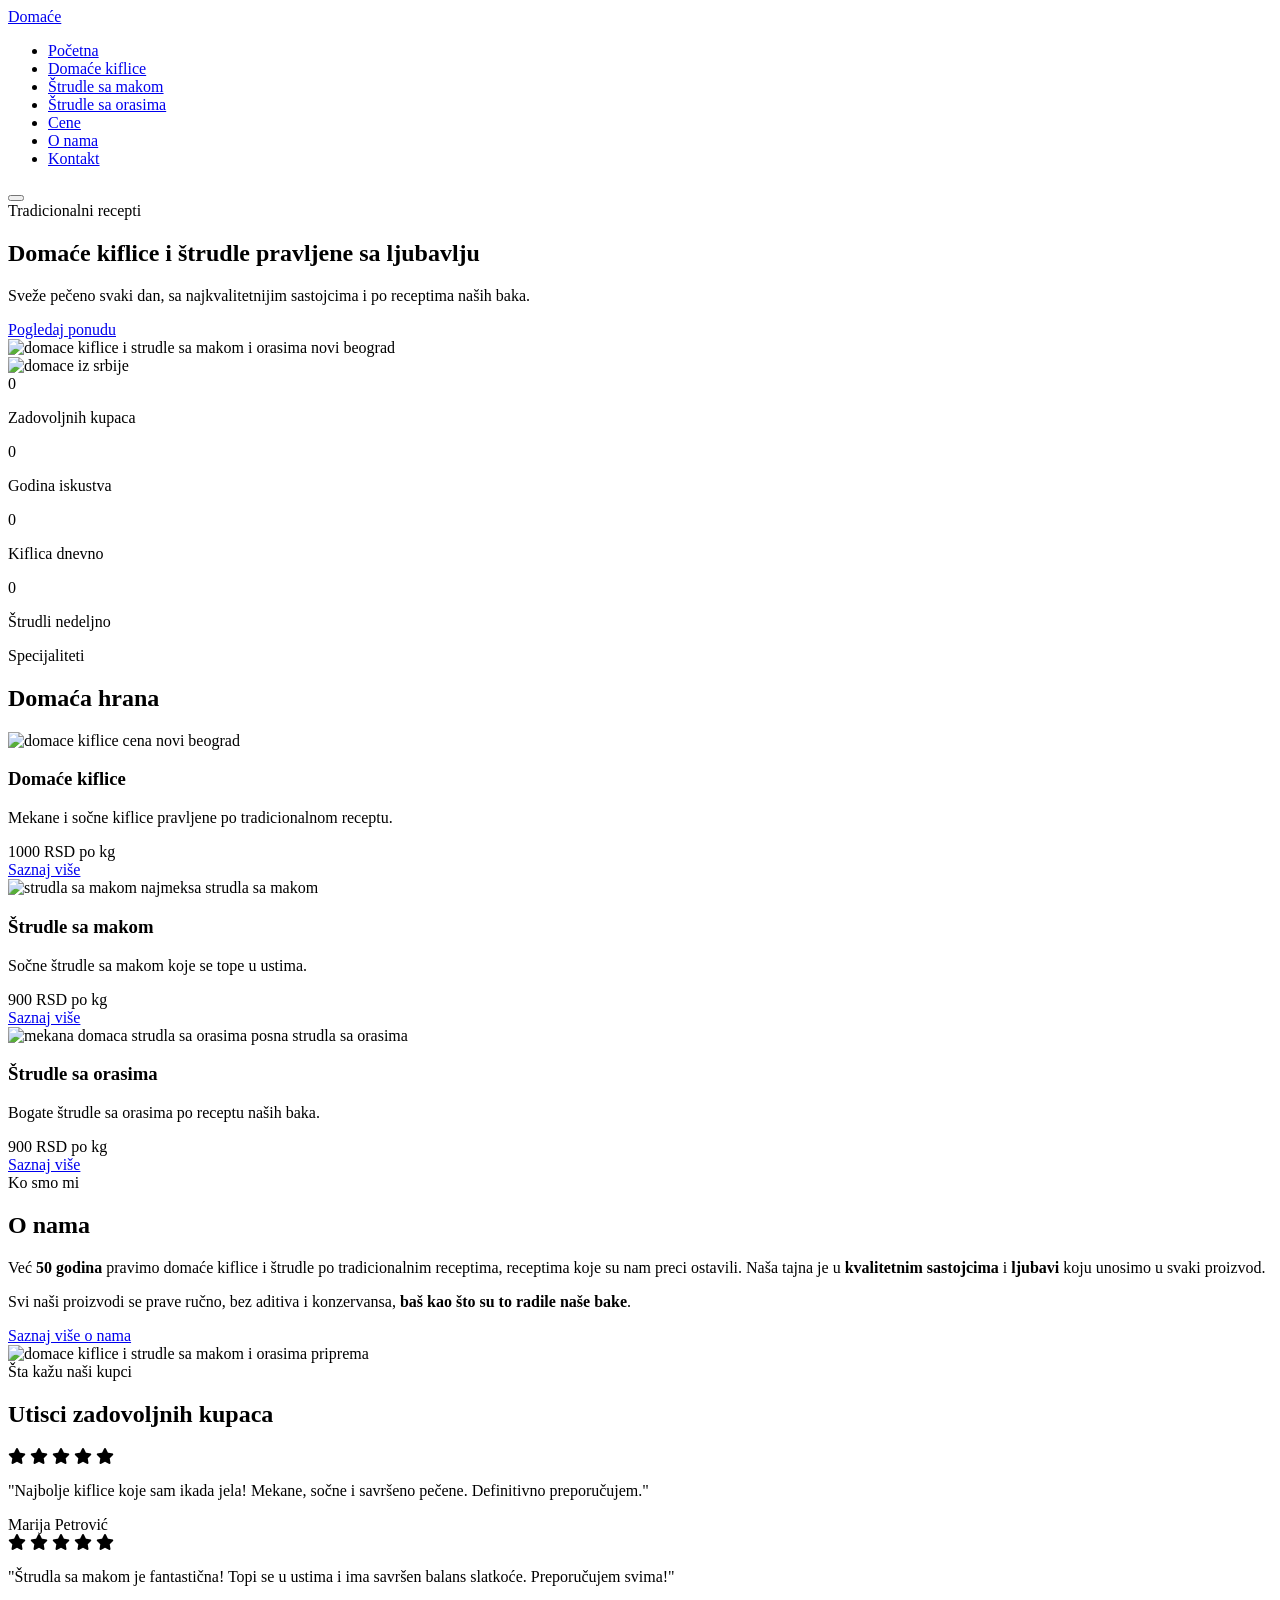
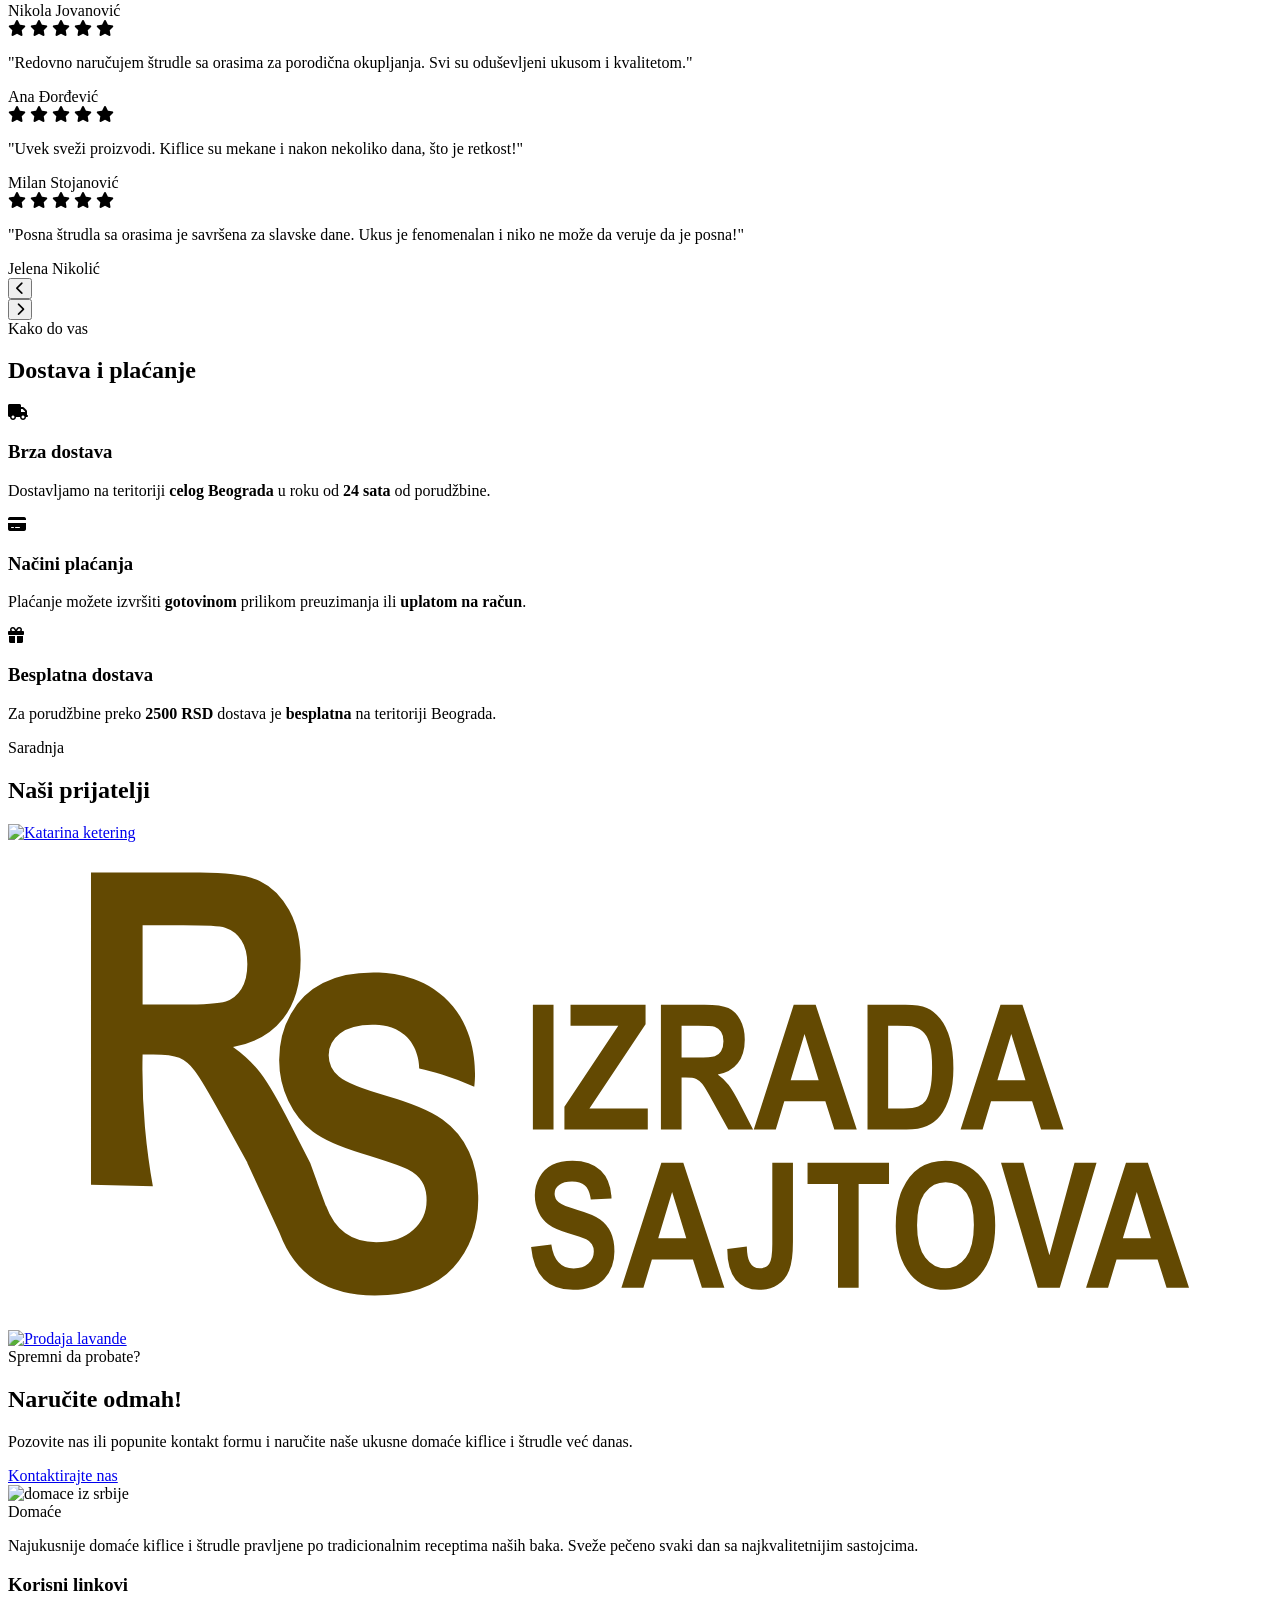
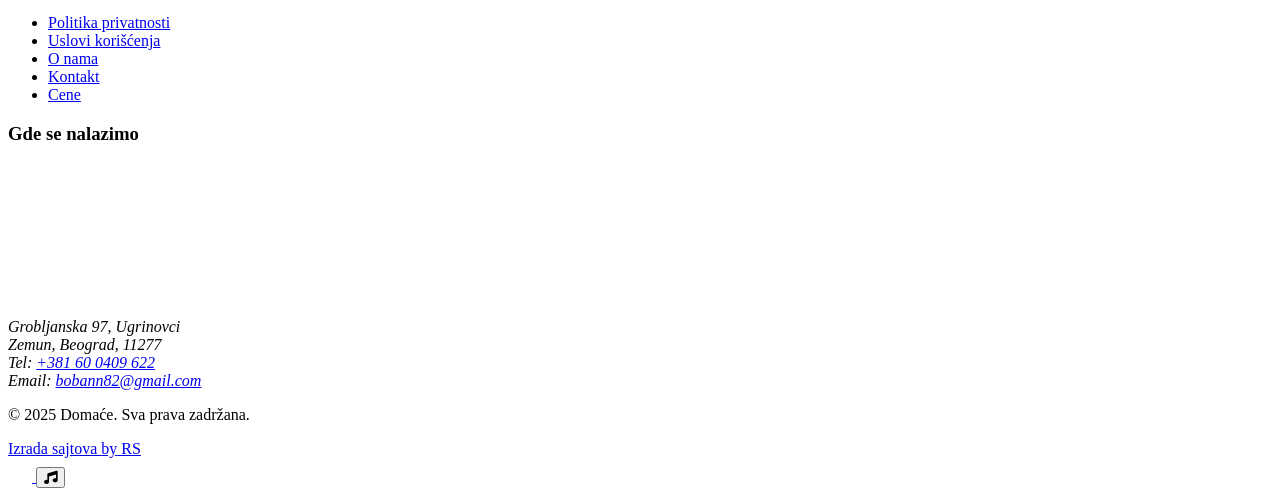
==== index.html @ ce0c1569 "opis" ====
<!DOCTYPE html>
<html lang="sr">
<head>
    <meta charset="UTF-8">
    <meta name="viewport" content="width=device-width, initial-scale=1.0">
    <title>Domaće kiflice i štrudle | Domaća hrana</title>
    
    <!-- SEO Meta Tags -->
    <meta name="description" content="Najukusnije domaće kiflice i štrudle sa makom i orasima. Sveže pečeno svaki dan sa dostavom na kućnu adresu u Beogradu.">
    <meta name="keywords" content="domaće kiflice, domace kiflice cena, domace kiflice novi beograd, štrudle sa makom, strudla sa makom, najmeksa strudla sa makom, strudla sa makom cena, štrudla sa orasima, strudla sa orasima, mekana domaca strudla sa orasima, posna strudla sa orasima">
    <meta name="author" content="Domaće">
    <meta name="robots" content="index, follow">
    
    <!-- Canonical URL -->
    <link rel="canonical" href="https://domaca-hrana.com/">
    
    <!-- Open Graph / Facebook -->
    <meta property="og:type" content="website">
    <meta property="og:url" content="https://domaca-hrana.com/">
    <meta property="og:title" content="Najukusnije domaće kiflice i štrudle | Domaća hrana">
    <meta property="og:description" content="Najukusnije domaće kiflice i štrudle sa makom i orasima. Sveže pečeno svaki dan sa dostavom na kućnu adresu u Beogradu.">
    <meta property="og:image" content="https://domaca-hrana.com/logos/Domaće-domaća-hrana.jpg">
    
    <!-- Twitter -->
    <meta property="twitter:card" content="summary_large_image">
    <meta property="twitter:url" content="https://domaca-hrana.com/">
    <meta property="twitter:title" content="Najukusnije domaće kiflice i štrudle | Domaća hrana">
    <meta property="twitter:description" content="Najukusnije domaće kiflice i štrudle sa makom i orasima. Sveže pečeno svaki dan sa dostavom na kućnu adresu u Beogradu.">
    <meta property="twitter:image" content="https://domaca-hrana.com/logos/Domaće-domaća-hrana.jpg">
    
    <!-- Favicon -->
    <link rel="apple-touch-icon" sizes="180x180" href="logos/favicon-domace-logo-180w.png">
    <link rel="icon" type="image/png" sizes="32x32" href="logos/favicon-domace-logo-32w.png">
    <link rel="icon" type="image/png" sizes="16x16" href="logos/favicon-domace-logo-16w.png">
    <link rel="manifest" href="/site.webmanifest">
    
    <!-- Fonts -->
    <link rel="preconnect" href="https://fonts.googleapis.com">
    <link rel="preconnect" href="https://fonts.gstatic.com" crossorigin>
    <link href="https://fonts.googleapis.com/css2?family=Great+Vibes&family=Poppins:wght@300;400;500&family=Raleway:wght@600;700;800&display=swap" rel="stylesheet">
    <!-- Add Google Fonts for Lora and DM Sans -->
    <link rel="preconnect" href="https://fonts.googleapis.com">
    <link rel="preconnect" href="https://fonts.gstatic.com" crossorigin>
    <link href="https://fonts.googleapis.com/css2?family=DM+Sans:wght@400;500;700&family=Great+Vibes&family=Lora:wght@600&display=swap" rel="stylesheet">
    
    <!-- Font Awesome -->
    <link rel="stylesheet" href="https://cdnjs.cloudflare.com/ajax/libs/font-awesome/6.5.1/css/all.min.css">
    
    <!-- CSS -->
    <link rel="stylesheet" href="styles.css">
    <script type="application/ld+json">
        {
          "@context": "https://schema.org",
          "@type": "Bakery",
          "name": "Domaće - Najukusnije domaće kiflice i štrudle",
          "description": "Specijalizovana hrana sa tradicijom - sveže pečene domaće kiflice i štrudle sa makom i orasima, sa dostavom na kućnu adresu u Beogradu.",
          "url": "https://domaca-hrana.com/",
          "logo": "https://domaca-hrana.com/logos/Domaće-domaća-hrana.jpg",
          "telephone": "+381611476514",
          "address": {
            "@type": "PostalAddress",
            "streetAddress": "Grobljanska 97",
            "addressLocality": "Ugrinovci",
            "addressRegion": "Beograd",
            "postalCode": "11277",
            "addressCountry": "RS"
          },
          "geo": {
            "@type": "GeoCoordinates",
            "latitude": 44.8765,
            "longitude": 20.1876
          },
          "openingHoursSpecification": [
            {
              "@type": "OpeningHoursSpecification",
              "dayOfWeek": ["Monday", "Tuesday", "Wednesday", "Thursday", "Friday"],
              "opens": "08:00",
              "closes": "20:00"
            },
            {
              "@type": "OpeningHoursSpecification",
              "dayOfWeek": "Saturday",
              "opens": "09:00",
              "closes": "17:00"
            },
            {
              "@type": "OpeningHoursSpecification",
              "dayOfWeek": "Sunday",
              "opens": "00:00",
              "closes": "00:00",
              "description": "Zatvoreno"
            }
          ],
          "priceRange": "1000din",
          "servesCuisine": "Tradicionalna srpska kuhinja",
          "hasOfferCatalog": {
            "@type": "OfferCatalog",
            "name": "Bakery Products",
            "itemListElement": [
              {
                "@type": "OfferCatalog",
                "name": "Kiflice",
                "itemListElement": [
                  {
                    "@type": "Offer",
                    "itemOffered": {
                      "@type": "Product",
                      "name": "Kiflice sa sirom",
                      "description": "Mekane kiflice punjene kvalitetnim sirom",
                      "sku": "kiflice-sir",
                      "offers": {
                        "@type": "Offer",
                        "price": "1000",
                        "priceCurrency": "RSD",
                        "priceValidUntil": "2025-12-31",
                        "unitCode": "KGM",
                        "unitText": "kilogram"
                      }
                    }
                  },
                  {
                    "@type": "Offer",
                    "itemOffered": {
                      "@type": "Product",
                      "name": "Kiflice sa eurokremom",
                      "description": "Slatke kiflice punjene ukusnim eurokremom",
                      "sku": "kiflice-eurokrem",
                      "offers": {
                        "@type": "Offer",
                        "price": "1000",
                        "priceCurrency": "RSD",
                        "priceValidUntil": "2025-12-31",
                        "unitCode": "KGM",
                        "unitText": "kilogram"
                      }
                    }
                  },
                  {
                    "@type": "Offer",
                    "itemOffered": {
                      "@type": "Product",
                      "name": "Kiflice sa džemom",
                      "description": "Sočne kiflice punjene domaćim džemom od kajsija",
                      "sku": "kiflice-dzem",
                      "offers": {
                        "@type": "Offer",
                        "price": "1000",
                        "priceCurrency": "RSD",
                        "priceValidUntil": "2025-12-31",
                        "unitCode": "KGM",
                        "unitText": "kilogram"
                      }
                    }
                  },
                  {
                    "@type": "Offer",
                    "itemOffered": {
                      "@type": "Product",
                      "name": "Prazne kiflice",
                      "description": "Klasične kiflice bez punjenja, idealne uz obrok",
                      "sku": "kiflice-prazne",
                      "offers": {
                        "@type": "Offer",
                        "price": "900",
                        "priceCurrency": "RSD",
                        "priceValidUntil": "2025-12-31",
                        "unitCode": "KGM",
                        "unitText": "kilogram"
                      }
                    }
                  }
                ]
              },
              {
                "@type": "OfferCatalog",
                "name": "Štrudle sa makom",
                "itemListElement": [
                  {
                    "@type": "Offer",
                    "itemOffered": {
                      "@type": "Product",
                      "name": "Klasična štrudla sa makom",
                      "description": "Tradicionalna štrudla sa bogatim punjenjem od maka",
                      "sku": "strudla-mak",
                      "offers": {
                        "@type": "Offer",
                        "price": "900",
                        "priceCurrency": "RSD",
                        "priceValidUntil": "2025-12-31",
                        "unitCode": "KGM",
                        "unitText": "kilogram"
                      }
                    }
                  },
                  {
                    "@type": "Offer",
                    "itemOffered": {
                      "@type": "Product",
                      "name": "Štrudla sa makom i višnjama",
                      "description": "Štrudla sa kombinacijom maka i sočnih višanja",
                      "sku": "strudla-mak-visnje",
                      "offers": {
                        "@type": "Offer",
                        "price": "1000",
                        "priceCurrency": "RSD",
                        "priceValidUntil": "2025-12-31",
                        "unitCode": "KGM",
                        "unitText": "kilogram"
                      }
                    }
                  },
                  {
                    "@type": "Offer",
                    "itemOffered": {
                      "@type": "Product",
                      "name": "Posna štrudla sa makom",
                      "description": "Posna varijanta štrudle sa makom, bez jaja i mlečnih proizvoda",
                      "sku": "strudla-mak-posna",
                      "offers": {
                        "@type": "Offer",
                        "price": "900",
                        "priceCurrency": "RSD",
                        "priceValidUntil": "2025-12-31",
                        "unitCode": "KGM",
                        "unitText": "kilogram"
                      }
                    }
                  }
                ]
              },
              {
                "@type": "OfferCatalog",
                "name": "Štrudle sa orasima",
                "itemListElement": [
                  {
                    "@type": "Offer",
                    "itemOffered": {
                      "@type": "Product",
                      "name": "Klasična štrudla sa orasima",
                      "description": "Tradicionalna štrudla sa bogatim punjenjem od oraha",
                      "sku": "strudla-orasi",
                      "offers": {
                        "@type": "Offer",
                        "price": "900",
                        "priceCurrency": "RSD",
                        "priceValidUntil": "2025-12-31",
                        "unitCode": "KGM",
                        "unitText": "kilogram"
                      }
                    }
                  },
                  {
                    "@type": "Offer",
                    "itemOffered": {
                      "@type": "Product",
                      "name": "Štrudla sa orasima i medom",
                      "description": "Štrudla sa orasima i dodatkom domaćeg meda za poseban ukus",
                      "sku": "strudla-orasi-med",
                      "offers": {
                        "@type": "Offer",
                        "price": "1000",
                        "priceCurrency": "RSD",
                        "priceValidUntil": "2025-12-31",
                        "unitCode": "KGM",
                        "unitText": "kilogram"
                      }
                    }
                  },
                  {
                    "@type": "Offer",
                    "itemOffered": {
                      "@type": "Product",
                      "name": "Posna štrudla sa orasima",
                      "description": "Posna varijanta štrudle sa orasima, bez jaja i mlečnih proizvoda",
                      "sku": "strudla-orasi-posna",
                      "offers": {
                        "@type": "Offer",
                        "price": "900",
                        "priceCurrency": "RSD",
                        "priceValidUntil": "2025-12-31",
                        "unitCode": "KGM",
                        "unitText": "kilogram"
                      }
                    }
                  }
                ]
              }
            ]
          },
          "makesOffer": [
            {
              "@type": "Offer",
              "name": "Dostava na kućnu adresu",
              "description": "Besplatna dostava za porudžbine preko 2500 RSD na teritoriji celog Beograda",
              "areaServed": {
                "@type": "City",
                "name": "Beograd",
                "sameAs": "https://www.wikidata.org/wiki/Q3711"
              },
              "eligibleTransactionVolume": {
                "@type": "PriceSpecification",
                "price": "1000",
                "priceCurrency": "RSD"
              }
            },
            {
              "@type": "Offer",
              "name": "Prodaja na pijaci",
              "description": "Svake subote na pijaci u bloku 44 možete naći naše proizvode i kupiti manje količine",
              "areaServed": {
                "@type": "Place",
                "name": "Pijaca Blok 44, Novi Beograd"
              }
            }
          ],
          "review": [
            {
              "@type": "Review",
              "reviewRating": {
                "@type": "Rating",
                "ratingValue": "5",
                "bestRating": "5"
              },
              "author": {
                "@type": "Person",
                "name": "Marija Petrović"
              },
              "datePublished": "2024-03-15",
              "reviewBody": "Najbolje kiflice koje sam ikada jela! Mekane, sočne i savršeno pečene. Definitivno preporučujem."
            },
            {
              "@type": "Review",
              "reviewRating": {
                "@type": "Rating",
                "ratingValue": "5",
                "bestRating": "5"
              },
              "author": {
                "@type": "Person",
                "name": "Nikola Jovanović"
              },
              "datePublished": "2024-02-20",
              "reviewBody": "Štrudla sa makom je fantastična! Topi se u ustima i ima savršen balans slatkoće. Preporučujem svima!"
            },
            {
              "@type": "Review",
              "reviewRating": {
                "@type": "Rating",
                "ratingValue": "5",
                "bestRating": "5"
              },
              "author": {
                "@type": "Person",
                "name": "Ana Đorđević"
              },
              "datePublished": "2024-01-10",
              "reviewBody": "Redovno naručujem štrudle sa orasima za porodična okupljanja. Svi su oduševljeni ukusom i kvalitetom."
            }
          ],
          "potentialAction": [
            {
              "@type": "OrderAction",
              "target": "https://domaca-hrana.com/narucite"
            },
            {
              "@type": "CommunicateAction",
              "name": "Pozovite nas",
              "target": {
                "@type": "EntryPoint",
                "urlTemplate": "tel:+381600409622",
                "actionPlatform": [
                  "http://schema.org/DesktopWebPlatform",
                  "http://schema.org/MobileWebPlatform"
                ]
              },
              "expectsAcceptanceOf": {
                "@type": "Offer",
                "description": "Pozovite nas za porudžbinu ili informacije"
              }
            }
          ]
        }
        </script>
    
    <!-- Google Tag Manager -->
<script>(function(w,d,s,l,i){w[l]=w[l]||[];w[l].push({'gtm.start':
new Date().getTime(),event:'gtm.js'});var f=d.getElementsByTagName(s)[0],
j=d.createElement(s),dl=l!='dataLayer'?'&l='+l:'';j.async=true;j.src=
'https://www.googletagmanager.com/gtm.js?id='+i+dl;f.parentNode.insertBefore(j,f);
})(window,document,'script','dataLayer','GTM-MJSRD665');</script>
<!-- End Google Tag Manager -->
</head>
<body class="interactive">
    
    <!-- Google Tag Manager (noscript) -->
<noscript><iframe src="https://www.googletagmanager.com/ns.html?id=GTM-MJSRD665"
height="0" width="0" style="display:none;visibility:hidden"></iframe></noscript>
<!-- End Google Tag Manager (noscript) -->
    
    <div id="circle" style="--xpos:0; --ypos:0;"></div>
    <!-- Navigation -->
    <header class="header">
        <div class="container">
            <div class="logo">
                <a href="index.html">Domaće</a>
            </div>
            <nav class="nav">
                <ul class="nav-list">
                    <li class="nav-item"><a href="index.html" class="nav-link active">Početna</a></li>
                    <li class="nav-item"><a href="domace-kiflice.html" class="nav-link">Domaće kiflice</a></li>
                    <li class="nav-item"><a href="strudle-sa-makom.html" class="nav-link">Štrudle sa makom</a></li>
                    <li class="nav-item"><a href="strudle-sa-orasima.html" class="nav-link">Štrudle sa orasima</a></li>
                    <li class="nav-item"><a href="cene.html" class="nav-link">Cene</a></li>
                    <li class="nav-item"><a href="o-nama.html" class="nav-link">O nama</a></li>
                    <li class="nav-item"><a href="kontakt.html" class="nav-link">Kontakt</a></li> 
                </ul>
            </nav>
            <button class="hamburger" aria-label="Meni">
                <span></span>
                <span></span>
                <span></span>
            </button>
        </div>
    </header>

    <!-- Hero Section -->
    <section class="hero hero-index">
        <div class="container">
            <div class="hero-content">
                <span class="subtitle">Tradicionalni recepti</span>
                <h1>Domaće kiflice i štrudle pravljene sa ljubavlju</h1>
                <p>Sveže pečeno svaki dan, sa najkvalitetnijim sastojcima i po receptima naših baka.</p>
                <a href="cene.html" class="btn btn-primary">Pogledaj ponudu</a>
            </div>
        </div>
        <!-- Hero image with picture element for responsive images -->
        <picture>
            <!-- Mobile image: 640x480 -->
            <source media="(max-width: 640px)" srcset="slike/domace-kiflice-640w.jpg">
            <!-- Tablet image: 1024x768 -->
            <source media="(max-width: 1024px)" srcset="slike/domace-kiflice-1024w.jpg">
            <!-- Desktop image: 1920x1080 -->
            <img src="slike/domace-kiflice.jpg" alt="domace kiflice i strudle sa makom i orasima novi beograd" class="hero-image" title="Domaće kiflice i štrudle">
        </picture>
    </section>
        <div class="dekor">
        <img loading="lazy" src="slike/domace-iz-srbije-dekoracija.png" alt="domace iz srbije">
    </div>

    <!-- Counter Section -->
    <section class="counter-section">
        <div class="container">
            <div class="counters">
                <div class="counter-item">
                    <div class="counter" data-count="1500">0</div>
                    <p>Zadovoljnih kupaca</p>
                </div>
                <div class="counter-item">
                    <div class="counter" data-count="50">0</div>
                    <p>Godina iskustva</p>
                </div>
                <div class="counter-item">
                    <div class="counter" data-count="100">0</div>
                    <p>Kiflica dnevno</p>
                </div>
                <div class="counter-item">
                    <div class="counter" data-count="50">0</div>
                    <p>Štrudli nedeljno</p>
                </div>
            </div>
        </div>
    </section>

    <!-- Products Section -->
    <section id="proizvodi" class="products-section">
        <div class="container">
            <span class="subtitle">Specijaliteti</span>
            <h2>Domaća hrana</h2>
            
            <div class="products ">
                <div class="product-card interactive-div">
                    <!-- Image dimensions: 600x400 -->
                    <img loading="lazy" src="slike/domace-kiflice-novi-beograd-1.jpg" alt="domace kiflice cena novi beograd" title="Domaće kiflice">
                    <div class="product-content">
                        <h3>Domaće kiflice</h3>
                        <p>Mekane i sočne kiflice pravljene po tradicionalnom receptu.</p>
                        <div class="product-price">1000 RSD po kg</div>
                        <a href="domace-kiflice.html" class="btn btn-secondary">Saznaj više</a>
                    </div>
                </div>
                
                <div class="product-card interactive-div">
                    <!-- Image dimensions: 600x400 -->
                    <img loading="lazy" src="slike/strudla-sa-makom-2.jpg" alt="strudla sa makom najmeksa strudla sa makom" title="Štrudle sa makom">
                    <div class="product-content">
                        <h3>Štrudle sa makom</h3>
                        <p>Sočne štrudle sa makom koje se tope u ustima.</p>
                        <div class="product-price">900 RSD po kg</div>
                        <a href="strudle-sa-makom.html" class="btn btn-secondary">Saznaj više</a>
                    </div>
                </div>
                
                <div class="product-card interactive-div">
                    <!-- Image dimensions: 600x400 -->
                    <img loading="lazy" src="slike/strudla-sa-orasima-1.jpg" alt="mekana domaca strudla sa orasima posna strudla sa orasima" title="Štrudle sa orasima">
                    <div class="product-content">
                        <h3>Štrudle sa orasima</h3>
                        <p>Bogate štrudle sa orasima po receptu naših baka.</p>
                        <div class="product-price">900 RSD po kg</div>
                        <a href="strudle-sa-orasima.html" class="btn btn-secondary">Saznaj više</a>
                    </div>
                </div>
            </div>
        </div>
    </section>

    <!-- About Section -->
    <section class="about-section">
        <div class="container">
            <div class="about-content">
                <span class="subtitle">Ko smo mi</span>
                <h2>O nama</h2>
                <p>Već <strong>50 godina</strong> pravimo domaće kiflice i štrudle po tradicionalnim receptima, receptima koje su nam preci ostavili. Naša tajna je u <strong>kvalitetnim sastojcima</strong> i <strong>ljubavi</strong> koju unosimo u svaki proizvod.</p>
                <p>Svi naši proizvodi se prave ručno, bez aditiva i konzervansa, <strong>baš kao što su to radile naše bake</strong>.</p>
                <a href="o-nama.html" class="btn btn-primary">Saznaj više o nama</a>
            </div>
            <div class="about-image">
                <!-- Image dimensions: 600x800 -->
                <img loading="lazy" class="interactive-div" src="slike/domaca-hrana-domace-kiflice-2.jpg" alt="domace kiflice i strudle sa makom i orasima priprema" title="Priprema domaćih kiflica">
            </div>
        </div>
    </section>

    <!-- Testimonials Section -->
    <section class="testimonials-section">
        <div class="container">
            <span class="subtitle">Šta kažu naši kupci</span>
            <h2>Utisci zadovoljnih kupaca</h2>
            
            <div class="testimonials-slider ">
                <div class="testimonial-slide ">
                    <div class="testimonial-content interactive-div">
                        <div class="stars">
                            <i class="fas fa-star"></i>
                            <i class="fas fa-star"></i>
                            <i class="fas fa-star"></i>
                            <i class="fas fa-star"></i>
                            <i class="fas fa-star"></i>
                        </div>
                        <p>"Najbolje kiflice koje sam ikada jela! Mekane, sočne i savršeno pečene. Definitivno preporučujem."</p>
                        <div class="testimonial-author">Marija Petrović</div>
                    </div>
                </div>
                
                <div class="testimonial-slide">
                    <div class="testimonial-content interactive-div">
                        <div class="stars">
                            <i class="fas fa-star"></i>
                            <i class="fas fa-star"></i>
                            <i class="fas fa-star"></i>
                            <i class="fas fa-star"></i>
                            <i class="fas fa-star"></i>
                        </div>
                        <p>"Štrudla sa makom je fantastična! Topi se u ustima i ima savršen balans slatkoće. Preporučujem svima!"</p>
                        <div class="testimonial-author">Nikola Jovanović</div>
                    </div>
                </div>
                
                <div class="testimonial-slide">
                    <div class="testimonial-content interactive-div">
                        <div class="stars">
                            <i class="fas fa-star"></i>
                            <i class="fas fa-star"></i>
                            <i class="fas fa-star"></i>
                            <i class="fas fa-star"></i>
                            <i class="fas fa-star"></i>
                        </div>
                        <p>"Redovno naručujem štrudle sa orasima za porodična okupljanja. Svi su oduševljeni ukusom i kvalitetom."</p>
                        <div class="testimonial-author">Ana Đorđević</div>
                    </div>
                </div>
                
                <div class="testimonial-slide">
                    <div class="testimonial-content interactive-div">
                        <div class="stars">
                            <i class="fas fa-star"></i>
                            <i class="fas fa-star"></i>
                            <i class="fas fa-star"></i>
                            <i class="fas fa-star"></i>
                            <i class="fas fa-star"></i>
                        </div>
                        <p>"Uvek sveži proizvodi. Kiflice su mekane i nakon nekoliko dana, što je retkost!"</p>
                        <div class="testimonial-author">Milan Stojanović</div>
                    </div>
                </div>
                
                <div class="testimonial-slide">
                    <div class="testimonial-content interactive-div">
                        <div class="stars">
                            <i class="fas fa-star"></i>
                            <i class="fas fa-star"></i>
                            <i class="fas fa-star"></i>
                            <i class="fas fa-star"></i>
                            <i class="fas fa-star"></i>
                        </div>
                        <p>"Posna štrudla sa orasima je savršena za slavske dane. Ukus je fenomenalan i niko ne može da veruje da je posna!"</p>
                        <div class="testimonial-author">Jelena Nikolić</div>
                    </div>
                </div>
            </div>
            
            <div class="slider-controls">
                <button class="prev-slide" aria-label="Prethodni slajd"><i class="fas fa-chevron-left"></i></button>
                <div class="slider-dots"></div>
                <button class="next-slide" aria-label="Sledeći slajd"><i class="fas fa-chevron-right"></i></button>
            </div>
        </div>
    </section>

    <!-- Delivery Section -->
    <section class="delivery-section">
        <div class="container">
            <span class="subtitle">Kako do vas</span>
            <h2>Dostava i plaćanje</h2>
            
            <div class="delivery-info">
                <div class="delivery-card interactive-div">
                    <div class="delivery-icon"><i class="fas fa-truck"></i></div>
                    <h3>Brza dostava</h3>
                    <p>Dostavljamo na teritoriji <strong>celog Beograda</strong> u roku od <strong>24 sata</strong> od porudžbine.</p>
                </div>
                
                <div class="delivery-card interactive-div">
                    <div class="delivery-icon"><i class="fas fa-credit-card"></i></div>
                    <h3>Načini plaćanja</h3>
                    <p>Plaćanje možete izvršiti <strong>gotovinom</strong> prilikom preuzimanja ili <strong>uplatom na račun</strong>.</p>
                </div>
                
                <div class="delivery-card interactive-div">
                    <div class="delivery-icon"><i class="fas fa-gift"></i></div>
                    <h3>Besplatna dostava</h3>
                    <p>Za porudžbine preko <strong>2500 RSD</strong> dostava je <strong>besplatna</strong> na teritoriji Beograda.</p>
                </div>
            </div>
        </div>
    </section>

    <!-- Partners Section -->
    <section class="partners-section">
        <div class="container">
            <span class="subtitle">Saradnja</span>
            <h2>Naši prijatelji</h2>
            
            <div class="partners">
                <a href="https://katarinaketering.com/" class="partner interactive-div">
                    <!-- Image dimensions: 200x100 -->
                    <img loading="lazy" src="logos/katarina-ketering-logo.png" alt="Katarina ketering" title="Katarina ketering">
                </a>
                <a href="https://izrada-sajtova-rs.com/" class="partner interactive-div">
                    <!-- Image dimensions: 200x100 -->
                    <img loading="lazy" src="logos/izrada-sajtova-rs.svg" alt="Izrada web sajtova" title="Izrada web sajtova">
                </a>
                <a href="https://lavandabeograd.com/" class="partner interactive-div">
                    <!-- Image dimensions: 200x100 -->
                    <img loading="lazy" src="logos/Lavanda.png" alt="Prodaja lavande" title="Prodaja lavande">
                </a>
            </div>
        </div>
    </section>

    <!-- CTA Section -->
    <section class="cta-section">
        <div class="container">
            <div class="cta-content">
                <span class="subtitle">Spremni da probate?</span>
                <h2>Naručite odmah!</h2>
                <p>Pozovite nas ili popunite kontakt formu i naručite naše ukusne domaće kiflice i štrudle već danas.</p>
                <a href="kontakt.html" class="btn btn-primary">Kontaktirajte nas</a>
            </div>
        </div>
    </section>

    <!-- Footer -->
    <div class="dekor">
        <img loading="lazy" src="slike/domace-iz-srbije-dekoracija.png" alt="domace iz srbije">
    </div>
    <footer class="footer">
        <div class="container">
            <div class="footer-content">
                <div class="footer-column">
                    <div class="footer-logo">Domaće</div>
                    <p>Najukusnije domaće kiflice i štrudle pravljene po tradicionalnim receptima naših baka. Sveže pečeno svaki dan sa najkvalitetnijim sastojcima.</p>
                </div>
                
                <div class="footer-column">
                    <h3>Korisni linkovi</h3>
                    <ul class="footer-links">
                        <li><a href="politika-privatnosti.html">Politika privatnosti</a></li>
                        <li><a href="uslovi-koriscenja.html">Uslovi korišćenja</a></li>
                        <li><a href="o-nama.html">O nama</a></li>
                        <li><a href="kontakt.html">Kontakt</a></li>
                        <li><a href="cene.html">Cene</a></li>
                    </ul>
                </div>
                
                <div class="footer-column">
                    <h3>Gde se nalazimo</h3>
                    <div class="footer-map">
                       <iframe src="https://www.google.com/maps/embed?pb=!1m18!1m12!1m3!1d181102.09061018072!2d20.304029730598383!3d44.82715416401004!2m3!1f0!2f0!3f0!3m2!1i1024!2i768!4f13.1!3m3!1m2!1s0x475a5cef3eb4327d%3A0xea2f2c38a17d639d!2z0JPRgNC-0LHRmdCw0L3RgdC60LAgOTcsIFVncmlub3ZjaSwgU2VyYmlh!5e0!3m2!1sen!2s!4v1741621341998!5m2!1sen!2s" width="100%" height="100%" style="border:0;" allowfullscreen="" loading="lazy" referrerpolicy="no-referrer-when-downgrade"></iframe>
                    </div>
                    <address>
                        Grobljanska 97, Ugrinovci<br>
                        Zemun, Beograd, 11277<br>
                        Tel: <a href="tel:+381600409622" class="trackcall">+381 60 0409 622</a><br>
                        Email: <a href="mailto:bobann82@gmail.com">bobann82@gmail.com</a>
                    </address>
                </div>
            </div>
            
            <div class="copyright">
                <p>&copy; 2025 Domaće. Sva prava zadržana.</p>
                <a href="https://izrada-sajtova-rs.com/"  target="_blank" rel="noopener"  class="website-napravio trackbobanweb" title="Agencija izradu sajtova Izrada sajtova RS" aria-label="Agencija izradu sajtova Izrada sajtova RS" data-description="Ovaj websajt je napravio izrada-sajtova-rs.com. izrada-sajtova-rs.com se bavi web dizajnom i izradom websajtova pretežno u Srbiji ali i u inostranstvu. Sve cene i detalje vezane za izradu i dizajin websajtova i web stranica možete videti ako kliknete na ovaj link."><div class="designed11">Izrada sajtova&nbsp;<span>by</span>&nbsp;RS</div></a>
</div>
        </div>
    </footer>

    <!-- Fixed Buttons -->
    <a href="tel:+381600409622" class="call-button trackcall" aria-label="Pozovite nas">
        <svg width="24" height="24" xmlns="http://www.w3.org/2000/svg" fill="white" fill-rule="evenodd" clip-rule="evenodd"><path d="M16 22.621l-3.521-6.795c-.007.004-1.974.97-2.064 1.011-2.24 1.086-6.799-7.82-4.609-8.994l2.082-1.026-3.492-6.817-2.106 1.039c-1.622.845-2.298 2.627-2.289 4.843.027 6.902 6.711 18.013 12.212 18.117.575.011 1.137-.098 1.677-.345.121-.055 2.102-1.029 2.11-1.033zm4-5.621h-1v-13h1v13zm-2-2h-1v-9h1v9zm4-1h-1v-7h1v7zm-6-1h-1v-5h1v5zm-2-1h-1v-3h1v3zm10 0h-1v-3h1v3zm-12-1h-1v-1h1v1z"/></svg>
    </a>
    
    <button class="music-toggle" aria-label="Uključi/isključi muziku">
        <span class="music-icon"><i class="fas fa-music"></i></span>
    </button>

    
    

    <!-- JavaScript -->
    <script src="script.js"></script>
</body>
</html>
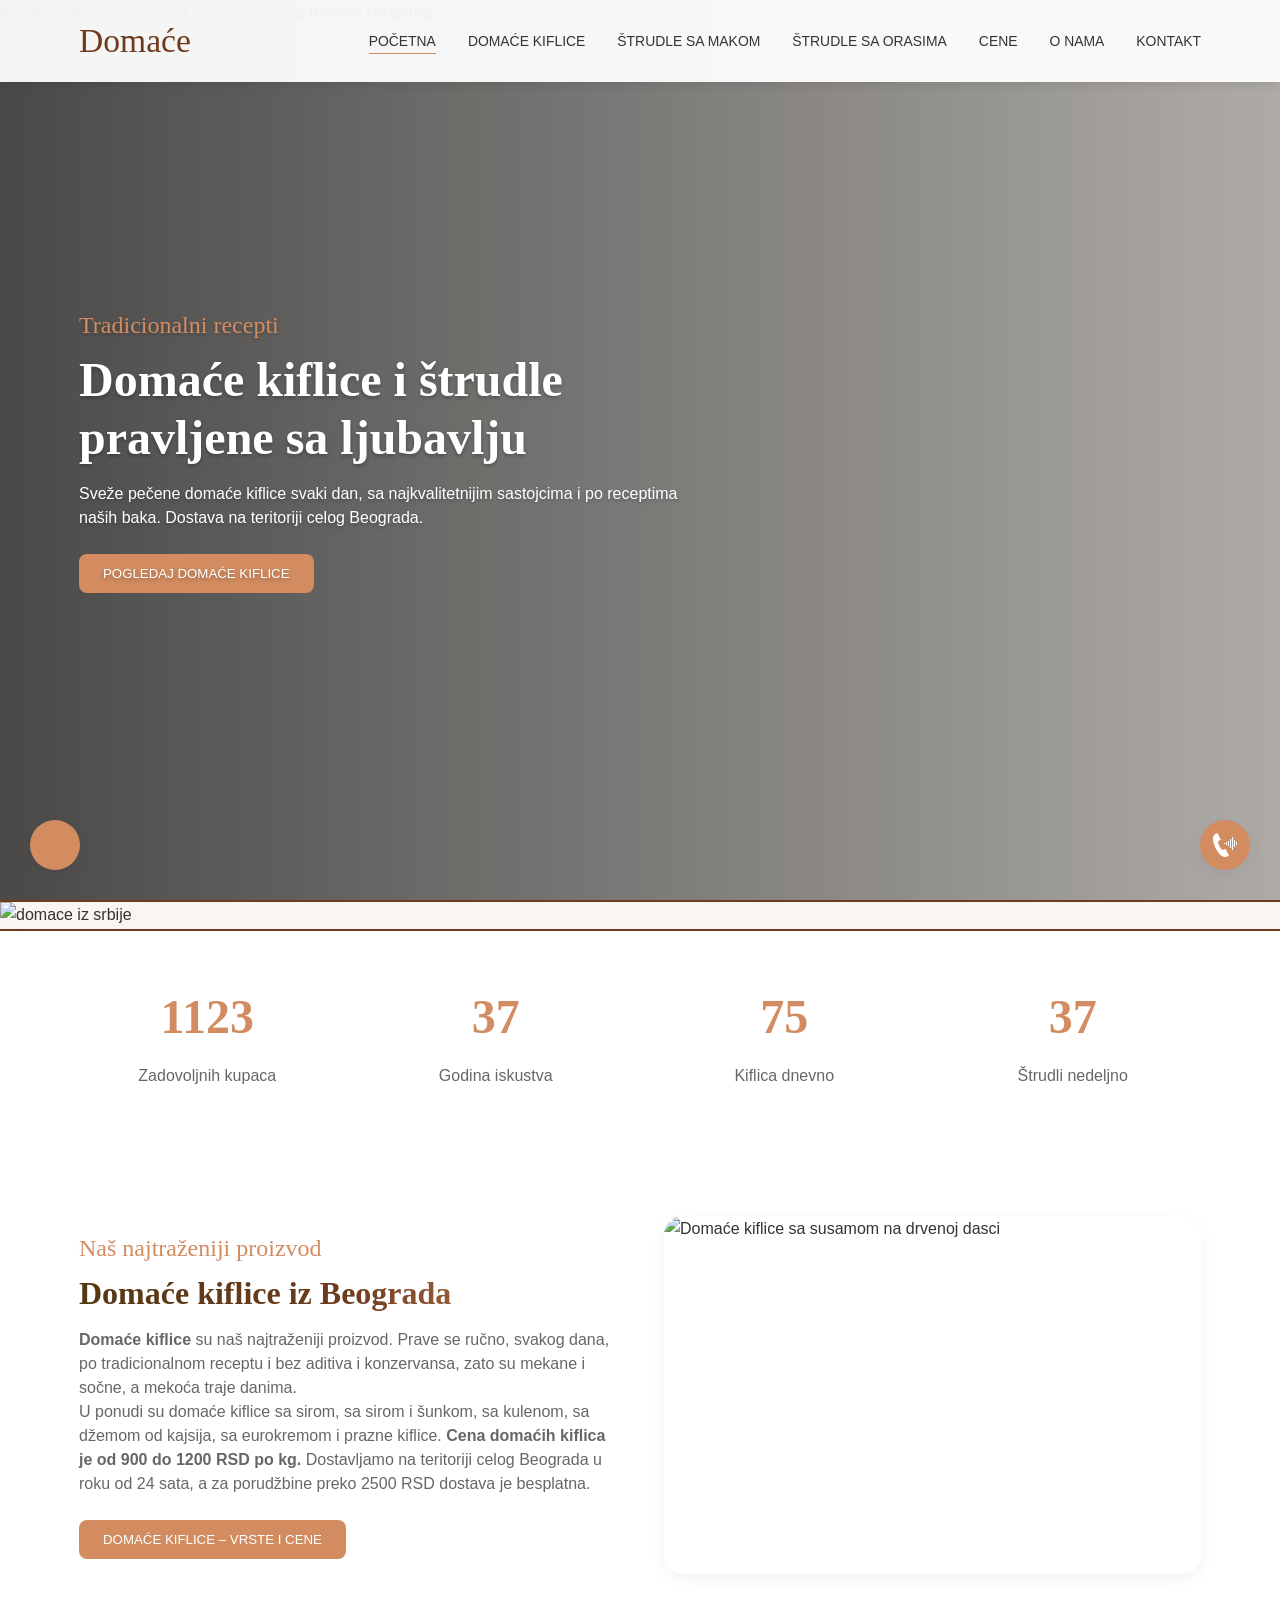
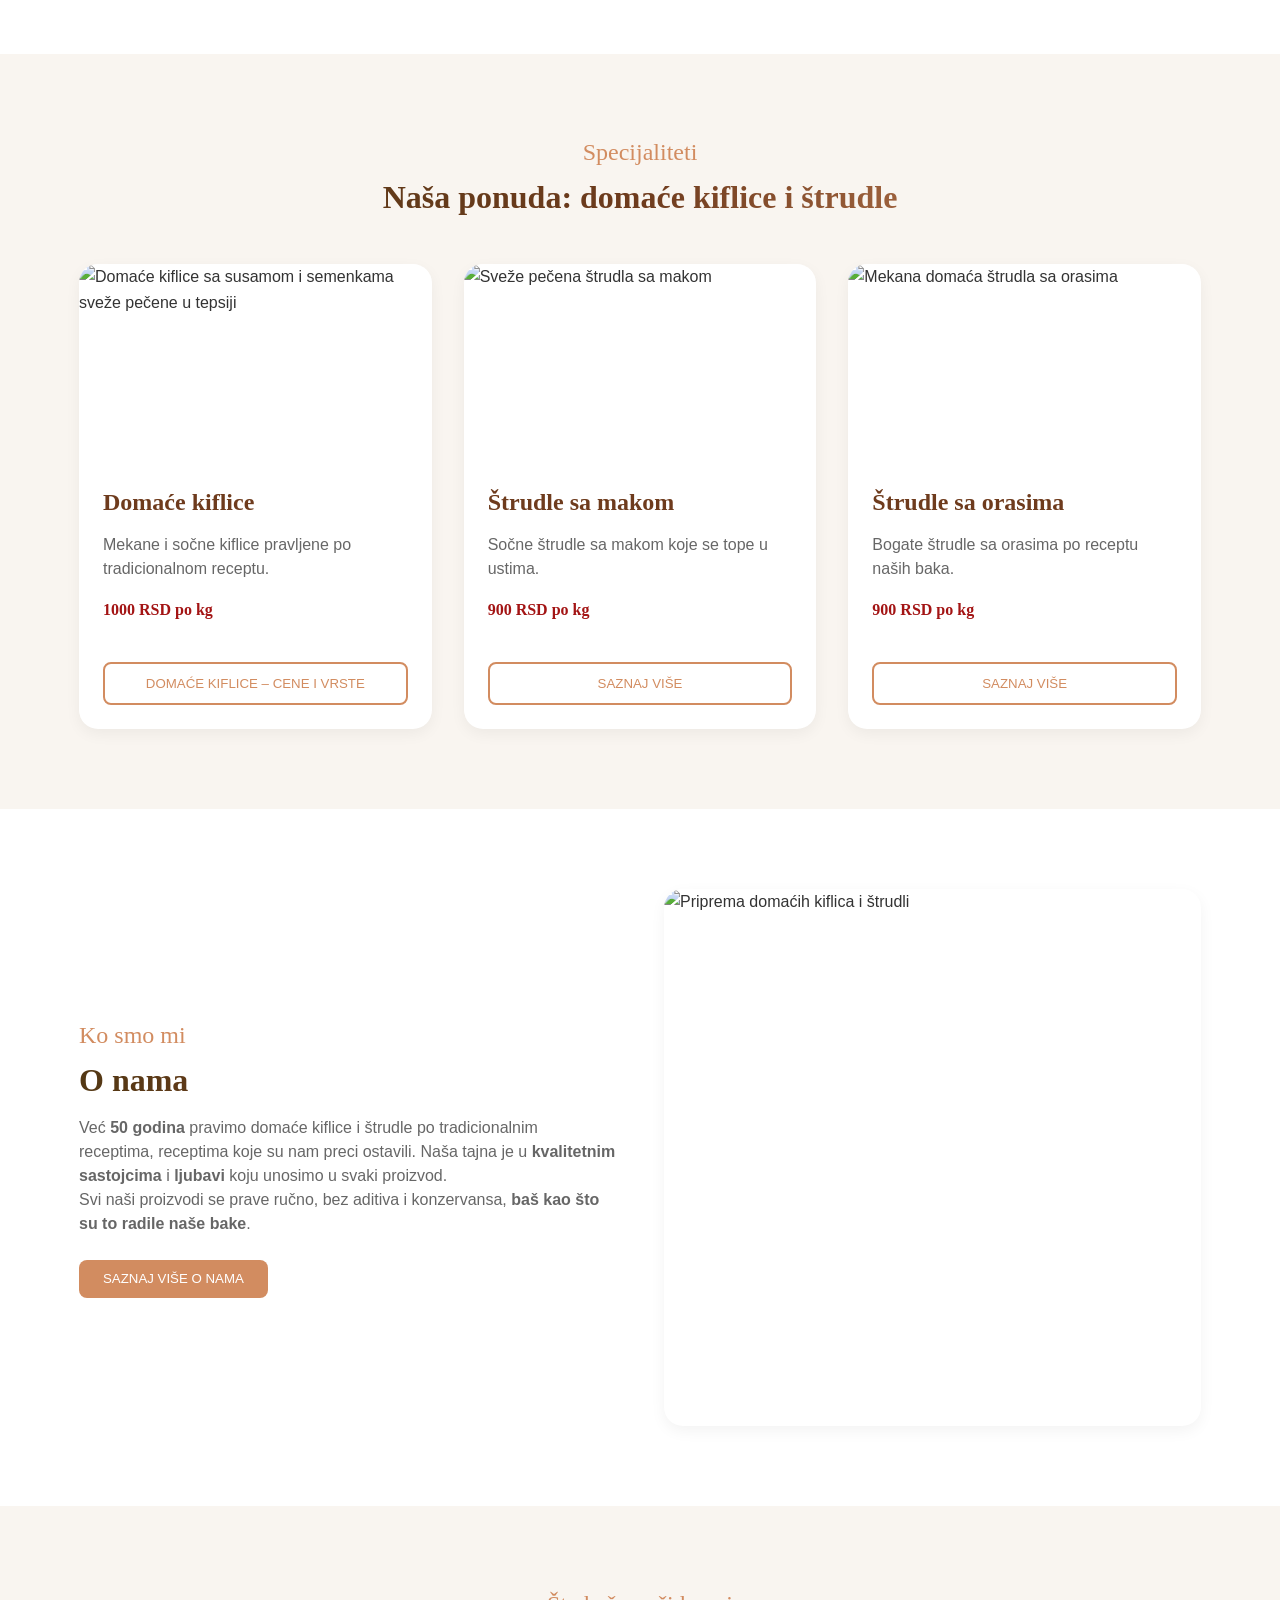
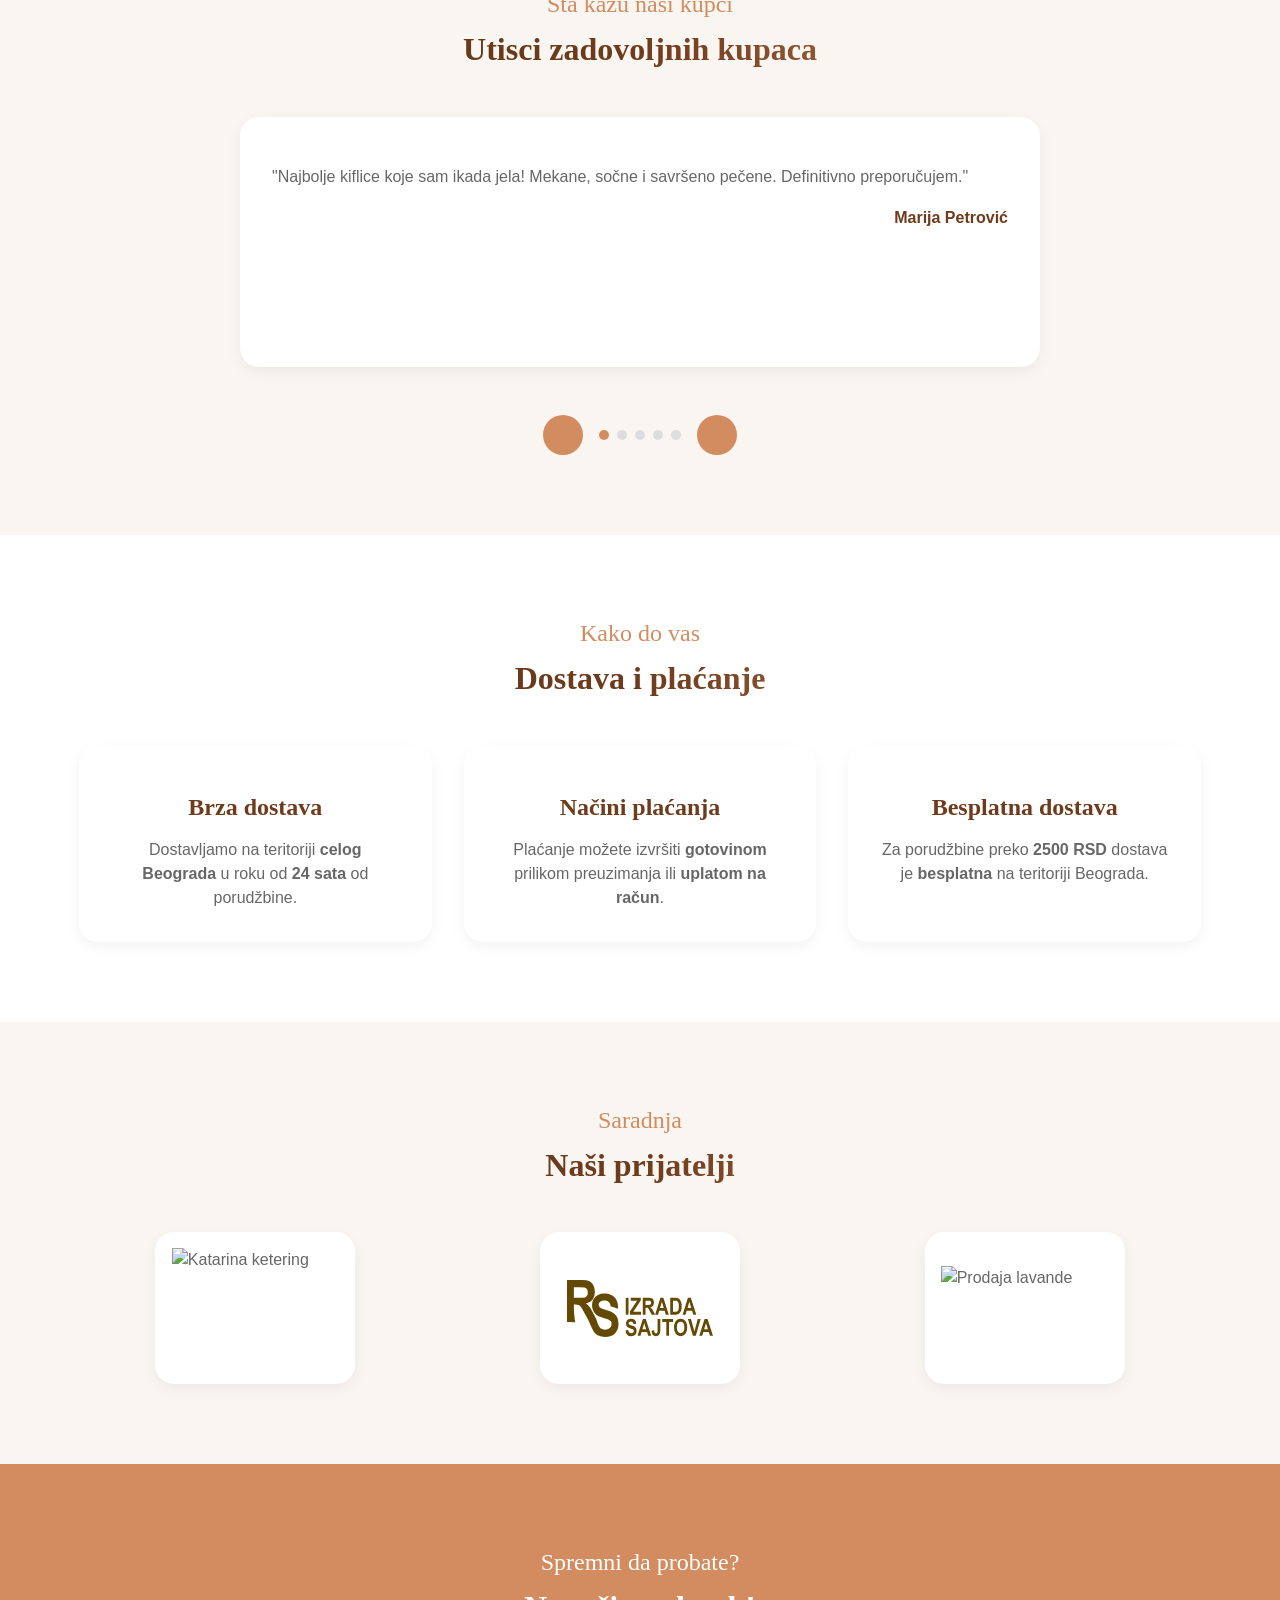
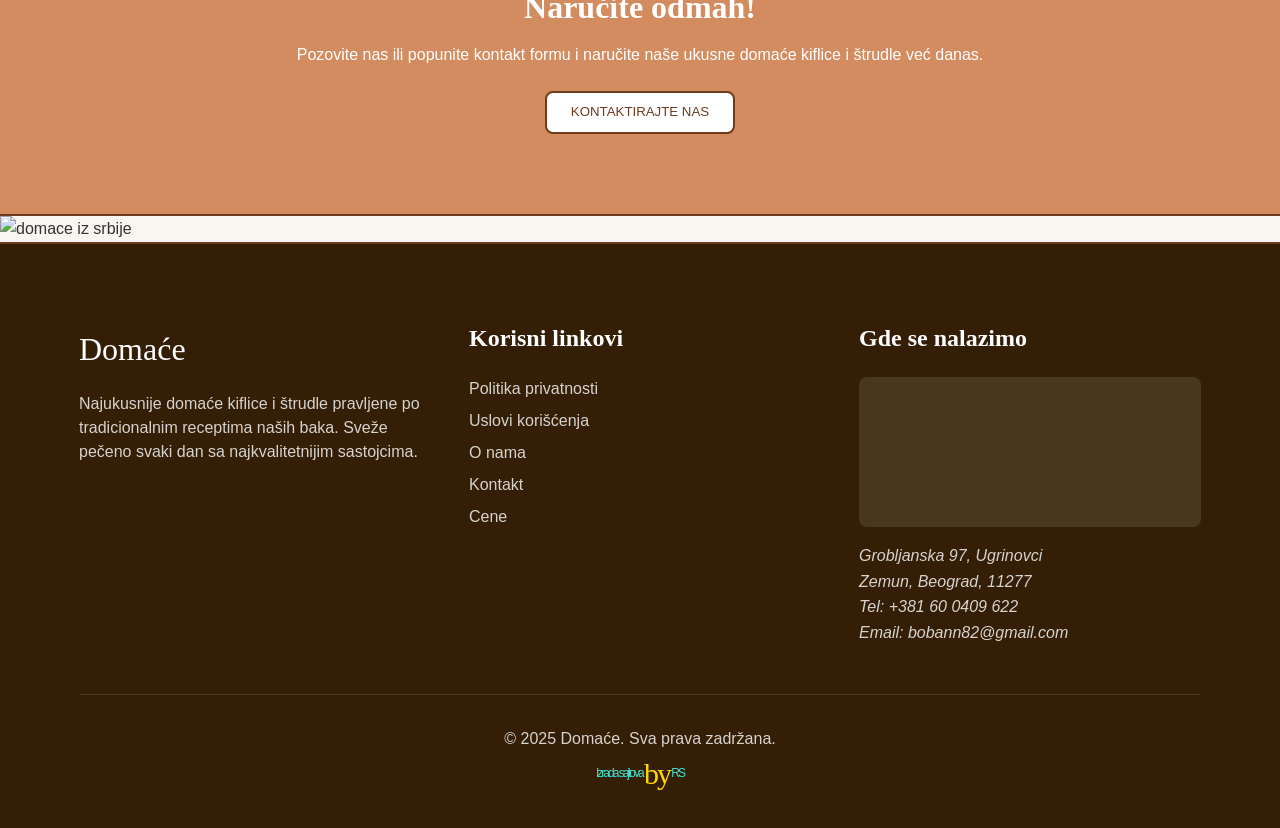
==== commit f4d79315: "Add files via upload" ====
--- a/index.html
+++ b/index.html
@@ -3,10 +3,10 @@
 <head>
     <meta charset="UTF-8">
     <meta name="viewport" content="width=device-width, initial-scale=1.0">
-    <title>Domaće kiflice i štrudle | Domaća hrana</title>
-    
+    <title>Domaće kiflice Beograd – sveže pečene | Domaća hrana</title>
+
     <!-- SEO Meta Tags -->
-    <meta name="description" content="Najukusnije domaće kiflice i štrudle sa makom i orasima. Sveže pečeno svaki dan sa dostavom na kućnu adresu u Beogradu.">
+    <meta name="description" content="Naručite domaće kiflice sa sirom, kulenom, džemom i eurokremom, kao i štrudle sa makom i orasima. Ručno pravljene, sveže pečene, dostava po Beogradu za 24 sata.">
     <meta name="keywords" content="domaće kiflice, domace kiflice cena, domace kiflice novi beograd, štrudle sa makom, strudla sa makom, najmeksa strudla sa makom, strudla sa makom cena, štrudla sa orasima, strudla sa orasima, mekana domaca strudla sa orasima, posna strudla sa orasima">
     <meta name="author" content="Domaće">
     <meta name="robots" content="index, follow">
@@ -17,34 +17,28 @@
     <!-- Open Graph / Facebook -->
     <meta property="og:type" content="website">
     <meta property="og:url" content="https://domaca-hrana.com/">
-    <meta property="og:title" content="Najukusnije domaće kiflice i štrudle | Domaća hrana">
-    <meta property="og:description" content="Najukusnije domaće kiflice i štrudle sa makom i orasima. Sveže pečeno svaki dan sa dostavom na kućnu adresu u Beogradu.">
+    <meta property="og:title" content="Domaće kiflice Beograd – sveže pečene | Domaća hrana">
+    <meta property="og:description" content="Naručite domaće kiflice sa sirom, kulenom, džemom i eurokremom, kao i štrudle sa makom i orasima. Ručno pravljene, sveže pečene, dostava po Beogradu za 24 sata.">
     <meta property="og:image" content="https://domaca-hrana.com/logos/Domaće-domaća-hrana.jpg">
     
     <!-- Twitter -->
     <meta property="twitter:card" content="summary_large_image">
     <meta property="twitter:url" content="https://domaca-hrana.com/">
-    <meta property="twitter:title" content="Najukusnije domaće kiflice i štrudle | Domaća hrana">
-    <meta property="twitter:description" content="Najukusnije domaće kiflice i štrudle sa makom i orasima. Sveže pečeno svaki dan sa dostavom na kućnu adresu u Beogradu.">
+    <meta property="twitter:title" content="Domaće kiflice Beograd – sveže pečene | Domaća hrana">
+    <meta property="twitter:description" content="Naručite domaće kiflice sa sirom, kulenom, džemom i eurokremom, kao i štrudle sa makom i orasima. Ručno pravljene, sveže pečene, dostava po Beogradu za 24 sata.">
     <meta property="twitter:image" content="https://domaca-hrana.com/logos/Domaće-domaća-hrana.jpg">
     
     <!-- Favicon -->
     <link rel="apple-touch-icon" sizes="180x180" href="logos/favicon-domace-logo-180w.png">
     <link rel="icon" type="image/png" sizes="32x32" href="logos/favicon-domace-logo-32w.png">
     <link rel="icon" type="image/png" sizes="16x16" href="logos/favicon-domace-logo-16w.png">
-    <link rel="manifest" href="/site.webmanifest">
     
     <!-- Fonts -->
-    <link rel="preconnect" href="https://fonts.googleapis.com">
-    <link rel="preconnect" href="https://fonts.gstatic.com" crossorigin>
-    <link href="https://fonts.googleapis.com/css2?family=Great+Vibes&family=Poppins:wght@300;400;500&family=Raleway:wght@600;700;800&display=swap" rel="stylesheet">
-    <!-- Add Google Fonts for Lora and DM Sans -->
-    <link rel="preconnect" href="https://fonts.googleapis.com">
-    <link rel="preconnect" href="https://fonts.gstatic.com" crossorigin>
-    <link href="https://fonts.googleapis.com/css2?family=DM+Sans:wght@400;500;700&family=Great+Vibes&family=Lora:wght@600&display=swap" rel="stylesheet">
-    
-    <!-- Font Awesome -->
-    <link rel="stylesheet" href="https://cdnjs.cloudflare.com/ajax/libs/font-awesome/6.5.1/css/all.min.css">
+    <link rel="preload" href="fonts/google/dm-sans-latin.woff2" as="font" type="font/woff2" crossorigin>
+    <link rel="preload" href="fonts/google/lora-latin.woff2" as="font" type="font/woff2" crossorigin>
+    <link rel="preload" href="fonts/google/great-vibes-latin.woff2" as="font" type="font/woff2" crossorigin>
+    <link rel="stylesheet" href="fonts/fonts.css">
+    
     
     <!-- CSS -->
     <link rel="stylesheet" href="styles.css">
@@ -56,7 +50,7 @@
           "description": "Specijalizovana hrana sa tradicijom - sveže pečene domaće kiflice i štrudle sa makom i orasima, sa dostavom na kućnu adresu u Beogradu.",
           "url": "https://domaca-hrana.com/",
           "logo": "https://domaca-hrana.com/logos/Domaće-domaća-hrana.jpg",
-          "telephone": "+381611476514",
+          "telephone": "+381600409622",
           "address": {
             "@type": "PostalAddress",
             "streetAddress": "Grobljanska 97",
@@ -112,7 +106,6 @@
                         "@type": "Offer",
                         "price": "1000",
                         "priceCurrency": "RSD",
-                        "priceValidUntil": "2025-12-31",
                         "unitCode": "KGM",
                         "unitText": "kilogram"
                       }
@@ -127,9 +120,8 @@
                       "sku": "kiflice-eurokrem",
                       "offers": {
                         "@type": "Offer",
-                        "price": "1000",
-                        "priceCurrency": "RSD",
-                        "priceValidUntil": "2025-12-31",
+                        "price": "1100",
+                        "priceCurrency": "RSD",
                         "unitCode": "KGM",
                         "unitText": "kilogram"
                       }
@@ -146,7 +138,38 @@
                         "@type": "Offer",
                         "price": "1000",
                         "priceCurrency": "RSD",
-                        "priceValidUntil": "2025-12-31",
+                        "unitCode": "KGM",
+                        "unitText": "kilogram"
+                      }
+                    }
+                  },
+                  {
+                    "@type": "Offer",
+                    "itemOffered": {
+                      "@type": "Product",
+                      "name": "Kiflice sa sirom i šunkom",
+                      "description": "Mekane kiflice punjene šunkom i sirom",
+                      "sku": "kiflice-sir-sunka",
+                      "offers": {
+                        "@type": "Offer",
+                        "price": "1200",
+                        "priceCurrency": "RSD",
+                        "unitCode": "KGM",
+                        "unitText": "kilogram"
+                      }
+                    }
+                  },
+                  {
+                    "@type": "Offer",
+                    "itemOffered": {
+                      "@type": "Product",
+                      "name": "Kiflice sa kulenom",
+                      "description": "Mekane kiflice punjene kulenom",
+                      "sku": "kiflice-kulen",
+                      "offers": {
+                        "@type": "Offer",
+                        "price": "1200",
+                        "priceCurrency": "RSD",
                         "unitCode": "KGM",
                         "unitText": "kilogram"
                       }
@@ -163,7 +186,6 @@
                         "@type": "Offer",
                         "price": "900",
                         "priceCurrency": "RSD",
-                        "priceValidUntil": "2025-12-31",
                         "unitCode": "KGM",
                         "unitText": "kilogram"
                       }
@@ -186,7 +208,6 @@
                         "@type": "Offer",
                         "price": "900",
                         "priceCurrency": "RSD",
-                        "priceValidUntil": "2025-12-31",
                         "unitCode": "KGM",
                         "unitText": "kilogram"
                       }
@@ -203,7 +224,6 @@
                         "@type": "Offer",
                         "price": "1000",
                         "priceCurrency": "RSD",
-                        "priceValidUntil": "2025-12-31",
                         "unitCode": "KGM",
                         "unitText": "kilogram"
                       }
@@ -220,7 +240,6 @@
                         "@type": "Offer",
                         "price": "900",
                         "priceCurrency": "RSD",
-                        "priceValidUntil": "2025-12-31",
                         "unitCode": "KGM",
                         "unitText": "kilogram"
                       }
@@ -243,7 +262,6 @@
                         "@type": "Offer",
                         "price": "900",
                         "priceCurrency": "RSD",
-                        "priceValidUntil": "2025-12-31",
                         "unitCode": "KGM",
                         "unitText": "kilogram"
                       }
@@ -260,7 +278,6 @@
                         "@type": "Offer",
                         "price": "1000",
                         "priceCurrency": "RSD",
-                        "priceValidUntil": "2025-12-31",
                         "unitCode": "KGM",
                         "unitText": "kilogram"
                       }
@@ -277,7 +294,6 @@
                         "@type": "Offer",
                         "price": "900",
                         "priceCurrency": "RSD",
-                        "priceValidUntil": "2025-12-31",
                         "unitCode": "KGM",
                         "unitText": "kilogram"
                       }
@@ -299,7 +315,7 @@
               },
               "eligibleTransactionVolume": {
                 "@type": "PriceSpecification",
-                "price": "1000",
+                "price": "2500",
                 "priceCurrency": "RSD"
               }
             },
@@ -360,7 +376,7 @@
           "potentialAction": [
             {
               "@type": "OrderAction",
-              "target": "https://domaca-hrana.com/narucite"
+              "target": "https://domaca-hrana.com/kontakt.html"
             },
             {
               "@type": "CommunicateAction",
@@ -429,8 +445,8 @@
             <div class="hero-content">
                 <span class="subtitle">Tradicionalni recepti</span>
                 <h1>Domaće kiflice i štrudle pravljene sa ljubavlju</h1>
-                <p>Sveže pečeno svaki dan, sa najkvalitetnijim sastojcima i po receptima naših baka.</p>
-                <a href="cene.html" class="btn btn-primary">Pogledaj ponudu</a>
+                <p>Sveže pečene domaće kiflice svaki dan, sa najkvalitetnijim sastojcima i po receptima naših baka. Dostava na teritoriji celog Beograda.</p>
+                <a href="domace-kiflice.html" class="btn btn-primary">Pogledaj domaće kiflice</a>
             </div>
         </div>
         <!-- Hero image with picture element for responsive images -->
@@ -440,11 +456,11 @@
             <!-- Tablet image: 1024x768 -->
             <source media="(max-width: 1024px)" srcset="slike/domace-kiflice-1024w.jpg">
             <!-- Desktop image: 1920x1080 -->
-            <img src="slike/domace-kiflice.jpg" alt="domace kiflice i strudle sa makom i orasima novi beograd" class="hero-image" title="Domaće kiflice i štrudle">
+            <img fetchpriority="high" src="slike/domace-kiflice.jpg" width="1920" height="1080" alt="Sveže pečene domaće kiflice i štrudle sa makom i orasima" class="hero-image" title="Domaće kiflice i štrudle">
         </picture>
     </section>
         <div class="dekor">
-        <img loading="lazy" src="slike/domace-iz-srbije-dekoracija.png" alt="domace iz srbije">
+        <img loading="lazy" src="slike/domace-iz-srbije-dekoracija.png" width="2000" height="42" alt="domace iz srbije">
     </div>
 
     <!-- Counter Section -->
@@ -472,26 +488,41 @@
     </section>
 
     <!-- Products Section -->
+    <section class="about-section kiflice-section">
+        <div class="container">
+            <div class="about-content">
+                <span class="subtitle">Naš najtraženiji proizvod</span>
+                <h2>Domaće kiflice iz Beograda</h2>
+                <p><strong>Domaće kiflice</strong> su naš najtraženiji proizvod. Prave se ručno, svakog dana, po tradicionalnom receptu i bez aditiva i konzervansa, zato su mekane i sočne, a mekoća traje danima.</p>
+                <p>U ponudi su domaće kiflice sa sirom, sa sirom i šunkom, sa kulenom, sa džemom od kajsija, sa eurokremom i prazne kiflice. <strong>Cena domaćih kiflica je od 900 do 1200 RSD po kg.</strong> Dostavljamo na teritoriji celog Beograda u roku od 24 sata, a za porudžbine preko 2500 RSD dostava je besplatna.</p>
+                <a href="domace-kiflice.html" class="btn btn-primary">Domaće kiflice – vrste i cene</a>
+            </div>
+            <div class="about-image">
+                <img loading="lazy" class="interactive-div" src="slike/domace-kiflice-novi-beograd-9.jpg" width="600" height="400" alt="Domaće kiflice sa susamom na drvenoj dasci" title="Domaće kiflice">
+            </div>
+        </div>
+    </section>
+
     <section id="proizvodi" class="products-section">
         <div class="container">
             <span class="subtitle">Specijaliteti</span>
-            <h2>Domaća hrana</h2>
+            <h2>Naša ponuda: domaće kiflice i štrudle</h2>
             
             <div class="products ">
                 <div class="product-card interactive-div">
                     <!-- Image dimensions: 600x400 -->
-                    <img loading="lazy" src="slike/domace-kiflice-novi-beograd-1.jpg" alt="domace kiflice cena novi beograd" title="Domaće kiflice">
+                    <img loading="lazy" src="slike/domace-kiflice-novi-beograd-1.jpg" width="600" height="400" alt="Domaće kiflice sa susamom i semenkama sveže pečene u tepsiji" title="Domaće kiflice">
                     <div class="product-content">
                         <h3>Domaće kiflice</h3>
                         <p>Mekane i sočne kiflice pravljene po tradicionalnom receptu.</p>
                         <div class="product-price">1000 RSD po kg</div>
-                        <a href="domace-kiflice.html" class="btn btn-secondary">Saznaj više</a>
+                        <a href="domace-kiflice.html" class="btn btn-secondary">Domaće kiflice – cene i vrste</a>
                     </div>
                 </div>
                 
                 <div class="product-card interactive-div">
                     <!-- Image dimensions: 600x400 -->
-                    <img loading="lazy" src="slike/strudla-sa-makom-2.jpg" alt="strudla sa makom najmeksa strudla sa makom" title="Štrudle sa makom">
+                    <img loading="lazy" src="slike/strudla-sa-makom-2.jpg" width="600" height="400" alt="Sveže pečena štrudla sa makom" title="Štrudle sa makom">
                     <div class="product-content">
                         <h3>Štrudle sa makom</h3>
                         <p>Sočne štrudle sa makom koje se tope u ustima.</p>
@@ -502,7 +533,7 @@
                 
                 <div class="product-card interactive-div">
                     <!-- Image dimensions: 600x400 -->
-                    <img loading="lazy" src="slike/strudla-sa-orasima-1.jpg" alt="mekana domaca strudla sa orasima posna strudla sa orasima" title="Štrudle sa orasima">
+                    <img loading="lazy" src="slike/strudla-sa-orasima-1.jpg" width="600" height="400" alt="Mekana domaća štrudla sa orasima" title="Štrudle sa orasima">
                     <div class="product-content">
                         <h3>Štrudle sa orasima</h3>
                         <p>Bogate štrudle sa orasima po receptu naših baka.</p>
@@ -526,7 +557,7 @@
             </div>
             <div class="about-image">
                 <!-- Image dimensions: 600x800 -->
-                <img loading="lazy" class="interactive-div" src="slike/domaca-hrana-domace-kiflice-2.jpg" alt="domace kiflice i strudle sa makom i orasima priprema" title="Priprema domaćih kiflica">
+                <img loading="lazy" class="interactive-div" src="slike/domaca-hrana-domace-kiflice-2.jpg" width="600" height="600" alt="Priprema domaćih kiflica i štrudli" title="Priprema domaćih kiflica">
             </div>
         </div>
     </section>
@@ -654,15 +685,15 @@
             <div class="partners">
                 <a href="https://katarinaketering.com/" class="partner interactive-div">
                     <!-- Image dimensions: 200x100 -->
-                    <img loading="lazy" src="logos/katarina-ketering-logo.png" alt="Katarina ketering" title="Katarina ketering">
+                    <img loading="lazy" src="logos/katarina-ketering-logo.png" width="167" height="120" alt="Katarina ketering" title="Katarina ketering">
                 </a>
                 <a href="https://izrada-sajtova-rs.com/" class="partner interactive-div">
                     <!-- Image dimensions: 200x100 -->
-                    <img loading="lazy" src="logos/izrada-sajtova-rs.svg" alt="Izrada web sajtova" title="Izrada web sajtova">
+                    <img loading="lazy" src="logos/izrada-sajtova-rs.svg" width="1447" height="555" alt="Izrada web sajtova" title="Izrada web sajtova">
                 </a>
                 <a href="https://lavandabeograd.com/" class="partner interactive-div">
                     <!-- Image dimensions: 200x100 -->
-                    <img loading="lazy" src="logos/Lavanda.png" alt="Prodaja lavande" title="Prodaja lavande">
+                    <img loading="lazy" src="logos/Lavanda.png" width="200" height="100" alt="Prodaja lavande" title="Prodaja lavande">
                 </a>
             </div>
         </div>
@@ -682,7 +713,7 @@
 
     <!-- Footer -->
     <div class="dekor">
-        <img loading="lazy" src="slike/domace-iz-srbije-dekoracija.png" alt="domace iz srbije">
+        <img loading="lazy" src="slike/domace-iz-srbije-dekoracija.png" width="2000" height="42" alt="domace iz srbije">
     </div>
     <footer class="footer">
         <div class="container">
@@ -706,7 +737,7 @@
                 <div class="footer-column">
                     <h3>Gde se nalazimo</h3>
                     <div class="footer-map">
-                       <iframe src="https://www.google.com/maps/embed?pb=!1m18!1m12!1m3!1d181102.09061018072!2d20.304029730598383!3d44.82715416401004!2m3!1f0!2f0!3f0!3m2!1i1024!2i768!4f13.1!3m3!1m2!1s0x475a5cef3eb4327d%3A0xea2f2c38a17d639d!2z0JPRgNC-0LHRmdCw0L3RgdC60LAgOTcsIFVncmlub3ZjaSwgU2VyYmlh!5e0!3m2!1sen!2s!4v1741621341998!5m2!1sen!2s" width="100%" height="100%" style="border:0;" allowfullscreen="" loading="lazy" referrerpolicy="no-referrer-when-downgrade"></iframe>
+                       <iframe data-src="https://www.google.com/maps/embed?pb=!1m18!1m12!1m3!1d181102.09061018072!2d20.304029730598383!3d44.82715416401004!2m3!1f0!2f0!3f0!3m2!1i1024!2i768!4f13.1!3m3!1m2!1s0x475a5cef3eb4327d%3A0xea2f2c38a17d639d!2z0JPRgNC-0LHRmdCw0L3RgdC60LAgOTcsIFVncmlub3ZjaSwgU2VyYmlh!5e0!3m2!1sen!2s!4v1741621341998!5m2!1sen!2s" width="100%" height="100%" style="border:0;" allowfullscreen="" loading="lazy" referrerpolicy="no-referrer-when-downgrade"></iframe>
                     </div>
                     <address>
                         Grobljanska 97, Ugrinovci<br>
--- a/styles.css
+++ b/styles.css
@@ -0,0 +1,1603 @@
+/* 
+* Domaće Kiflice - Main Stylesheet
+* Version: 1.0
+* Last updated: 2025-03-10
+*/
+/* Fontovi "lexend" i "mrs_saint" (potpis u footeru) se učitavaju iz script.js kad footer priđe ekranu */
+
+/* ===== VARIABLES ===== */
+:root {
+  /* Colors */
+  --primary-color: #d28c60;
+  --secondary-color: #6e3b1d;
+  --text-color: #333333;
+  --light-text: #ffffff;
+  --background-color: #f9f5f0;
+  --card-background: #ffffff;
+  --footer-color: #341f06;
+  --price-color: #a31414;
+  --border-color: rgba(0, 0, 0, 0.1);
+
+  /* Typography */
+  --heading-font: "Lora", serif;
+  --body-font: "DM Sans", sans-serif;
+  --accent-font: "Great Vibes", cursive;
+
+  /* Spacing */
+  --section-spacing: 5rem;
+  --element-spacing: 2rem;
+  --small-spacing: 1rem;
+
+  /* Border Radius */
+  --border-radius: 1.2rem;
+  --small-radius: 0.5rem;
+
+  /* Shadows */
+  --box-shadow: 0 5px 15px rgba(0, 0, 0, 0.05);
+  --hover-shadow: 0 15px 30px rgba(0, 0, 0, 0.15);
+
+  /* Transitions */
+  --transition: all 0.3s ease;
+
+  /* Container Width */
+  --container-width: 1200px;
+}
+
+/* ===== RESET & BASE STYLES ===== */
+* {
+  margin: 0;
+  padding: 0;
+  box-sizing: border-box;
+}
+
+html {
+  scroll-behavior: smooth;
+}
+
+body {
+  font-family: var(--body-font);
+  font-size: 16px;
+  line-height: 1.6;
+  color: var(--text-color);
+  background-color: var(--background-color);
+  overflow-x: hidden;
+}
+body.active {
+  overflow: hidden;
+}
+
+@keyframes fadeIn {
+  from {
+    opacity: 0;
+    transform: translateY(10px);
+  }
+  to {
+    opacity: 1;
+    transform: translateY(0);
+  }
+}
+
+img {
+  max-width: 100%;
+  height: auto;
+  display: block;
+}
+
+a {
+  color: var(--primary-color);
+  text-decoration: none;
+  transition: var(--transition);
+}
+
+a:hover {
+  color: var(--secondary-color);
+}
+.bold {
+  font-weight: bold;
+}
+ul,
+ol {
+  list-style: none;
+}
+/* Custom text selection */
+::selection {
+  background-color: var(--primary-color);
+  color: var(--light-text);
+}
+/* ===== TYPOGRAPHY ===== */
+h1,
+h2,
+h3,
+h4,
+h5,
+h6 {
+  font-family: var(--heading-font);
+  font-weight: 600;
+  letter-spacing: 0;
+  line-height: 1.2;
+  margin-bottom: 1rem;
+  color: var(--text-color);
+}
+
+h1 {
+  font-size: clamp(2rem, 5vw, 3rem);
+  background: linear-gradient(to right, rgb(83, 56, 20), #6e3b1d, #d28c60);
+  -webkit-background-clip: text;
+  background-clip: text;
+  color: transparent;
+}
+
+h2 {
+  font-size: clamp(1.4rem, 4vw, 2rem);
+  background: linear-gradient(to right, rgb(83, 56, 20), #6e3b1d, #d28c60);
+  -webkit-background-clip: text;
+  background-clip: text;
+  color: transparent;
+}
+
+h3 {
+  font-size: clamp(1.2rem, 3vw, 1.5rem);
+  color: var(--secondary-color);
+}
+
+p,
+span,
+li,
+a,
+button,
+input,
+textarea,
+select,
+label {
+  font-family: var(--body-font);
+  font-size: clamp(0.845rem, 2vw, 1rem);
+  line-height: 1.5;
+  color: rgba(0, 0, 0, 0.6);
+}
+textarea {
+  resize: vertical;
+}
+.subtitle {
+  font-family: var(--accent-font);
+  color: var(--primary-color);
+  font-size: 1.5rem;
+  margin-bottom: 0.5rem;
+  display: block;
+}
+
+.first-letter::first-letter {
+  font-size: 3em;
+  float: left;
+  line-height: 0.8;
+  margin-right: 0.2em;
+  color: var(--primary-color);
+  font-family: var(--accent-font);
+}
+
+/* ===== LAYOUT ===== */
+.container {
+  width: 90%;
+  max-width: var(--container-width);
+  margin: 0 auto;
+  padding: 0 15px;
+}
+
+section {
+  padding: var(--section-spacing) 0;
+}
+
+/* ===== HEADER & NAVIGATION ===== */
+.header {
+  position: fixed;
+  top: 0;
+  left: 0;
+  width: 100%;
+  background-color: rgba(255, 255, 255, 0.94);
+  box-shadow: 0 2px 10px rgba(0, 0, 0, 0.1);
+  z-index: 1000;
+  padding: 1rem 0;
+}
+
+.header .container {
+  display: flex;
+  justify-content: space-between;
+  align-items: center;
+}
+
+.logo a {
+  font-family: var(--accent-font);
+  font-size: 2.1rem;
+  color: var(--secondary-color);
+  text-decoration: none;
+}
+
+.nav {
+  display: flex;
+  align-items: center;
+}
+
+.nav-list {
+  display: flex;
+  gap: 2rem;
+}
+
+.nav-link {
+  text-transform: uppercase;
+  font-size: 0.87rem;
+  font-weight: 500;
+  color: var(--text-color);
+  position: relative;
+}
+
+.nav-link::after {
+  content: "";
+  position: absolute;
+  bottom: -5px;
+  left: 0;
+  width: 0;
+  height: 1.3px;
+  background-color: var(--primary-color);
+  transition: var(--transition);
+}
+
+.nav-link:hover::after,
+.nav-link.active::after {
+  width: 100%;
+}
+
+.hamburger {
+  display: none;
+  background: none;
+  border: none;
+  cursor: pointer;
+  padding: 5px;
+}
+
+.hamburger span {
+  display: block;
+  width: 27px;
+  height: 2.5px;
+  background-color: var(--text-color);
+  margin: 4px 0;
+  transition: var(--transition);
+  border-radius: 3px;
+}
+
+.hamburger.active span:nth-child(1) {
+  transform: translateY(6.5px) rotate(45deg);
+}
+
+.hamburger.active span:nth-child(2) {
+  opacity: 0;
+}
+
+.hamburger.active span:nth-child(3) {
+  transform: translateY(-6.5px) rotate(-45deg);
+}
+
+/* ===== HERO SECTION ===== */
+.hero {
+  position: relative;
+  height: 100vh;
+  display: flex;
+  align-items: center;
+  overflow: hidden;
+  border-bottom: 3px solid var(--primary-color);
+}
+.hero-index {
+  border-bottom: none;
+}
+.hero-content {
+  position: relative;
+  z-index: 2;
+  max-width: 600px;
+  color: var(--light-text);
+  text-shadow: 0 2px 4px rgba(0, 0, 0, 0.3);
+}
+
+.hero-content h1,
+.hero-content p {
+  color: var(--light-text);
+  background: none;
+  -webkit-text-fill-color: var(--light-text);
+}
+
+.hero-image {
+  position: absolute;
+  top: 0;
+  left: 0;
+  width: 100%;
+  height: 100%;
+  object-fit: cover;
+  z-index: 1;
+}
+
+.hero::after {
+  content: "";
+  position: absolute;
+  top: 0;
+  left: 0;
+  width: 100%;
+  height: 100%;
+  background: linear-gradient(to right, rgba(0, 0, 0, 0.7), rgba(0, 0, 0, 0.3));
+  z-index: 1;
+}
+.dekor {
+  border-top: 2px solid var(--secondary-color);
+  border-bottom: 2px solid var(--secondary-color);
+}
+/* ===== BUTTONS ===== */
+.btn {
+  display: inline-block;
+  padding: 0.8rem 1.5rem;
+  border-radius: var(--small-radius);
+  font-weight: 500;
+  text-align: center;
+  text-transform: uppercase;
+  cursor: pointer;
+  transition: var(--transition);
+  font-size: 0.83rem;
+  line-height: 1;
+  border: none;
+  margin-top: 1.5rem;
+}
+
+.btn-primary {
+  background-color: var(--primary-color);
+  color: var(--light-text);
+}
+
+.btn-primary:hover {
+  background-color: var(--secondary-color);
+  color: var(--light-text);
+  transform: translateY(-3px);
+  box-shadow: var(--hover-shadow);
+}
+
+.btn-secondary {
+  background-color: transparent;
+  color: var(--primary-color);
+  border: 2px solid var(--primary-color);
+}
+
+.btn-secondary:hover {
+  background-color: var(--primary-color);
+  color: var(--light-text);
+  transform: translateY(-3px);
+  box-shadow: var(--hover-shadow);
+}
+
+/* ===== COUNTER SECTION ===== */
+.counter-section {
+  background-color: var(--card-background);
+  padding: 3rem 0;
+  box-shadow: var(--box-shadow);
+}
+
+.counters {
+  display: flex;
+  justify-content: space-around;
+  flex-wrap: wrap;
+  gap: 2rem;
+}
+
+.counter-item {
+  text-align: center;
+  flex: 1;
+  min-width: 200px;
+}
+
+.counter {
+  font-size: 3rem;
+  font-weight: 700;
+  color: var(--primary-color);
+  margin-bottom: 0.5rem;
+  font-family: var(--heading-font);
+}
+
+/* ===== PRODUCTS SECTION ===== */
+.products {
+  display: grid;
+  grid-template-columns: repeat(auto-fill, minmax(300px, 1fr));
+  gap: 2rem;
+  margin-top: 3rem;
+}
+.products-section h2, .products-section .subtitle, .delivery-section h2, .delivery-section .subtitle, .testimonials-section h2, .testimonials-section .subtitle, .partners-section h2, .partners-section .subtitle, .cta-section h2, .cta-section .subtitle {
+  text-align: center;
+}
+.product-card {
+  background-color: var(--card-background);
+  border-radius: var(--border-radius);
+  overflow: hidden;
+  box-shadow: var(--box-shadow);
+  transition: var(--transition);
+}
+
+.product-card:hover {
+  transform: translateY(-10px);
+  box-shadow: var(--hover-shadow);
+}
+
+.product-card img {
+  width: 100%;
+  height: 200px;
+  object-fit: cover;
+}
+
+.product-content {
+  padding: 1.5rem;
+}
+
+.product-price {
+  font-weight: 700;
+  color: var(--price-color);
+  margin: 1rem 0;
+  font-family: var(--heading-font);
+}
+.product-card .btn {
+  width: 100%;
+}
+/* Product Description */
+.product-description {
+  padding: 5rem 0;
+}
+
+.product-description .product-content {
+  margin-bottom: 3rem;
+  padding-left: 0;
+}
+
+.gallery-grid {
+  display: grid;
+  grid-template-columns: repeat(auto-fill, minmax(280px, 1fr));
+  gap: 1.5rem;
+  margin: 2rem 0;
+}
+
+.gallery-grid img {
+  width: 100%;
+  height: 200px;
+  object-fit: cover;
+  border-radius: var(--border-radius);
+  box-shadow: var(--box-shadow);
+  transition: var(--transition);
+}
+
+.gallery-grid img:hover {
+  transform: scale(1.03);
+  box-shadow: var(--hover-shadow);
+}
+
+.variants-grid {
+  display: grid;
+  grid-template-columns: repeat(auto-fill, minmax(250px, 1fr));
+  gap: 1.5rem;
+  margin: 2rem 0;
+}
+.mak .variants-grid {
+  display: grid;
+  grid-template-columns: repeat(auto-fill, minmax(300px, 1fr));
+  gap: 1.5rem;
+}
+.variant-card {
+  background-color: var(--card-background);
+  padding: 1.5rem;
+  border-radius: var(--border-radius);
+  box-shadow: var(--box-shadow);
+  transition: var(--transition);
+}
+
+.variant-card:hover {
+  transform: translateY(-5px);
+  box-shadow: var(--hover-shadow);
+}
+
+.variant-price {
+  color: var(--price-color);
+  font-weight: 700;
+  font-size: 1.2rem;
+  margin-top: 1rem;
+  font-family: var(--heading-font);
+}
+
+.order-info {
+  margin-bottom: 3rem;
+}
+
+/* ===== ABOUT SECTION ===== */
+.about-section {
+  background-color: var(--card-background);
+  padding: 5rem 0;
+}
+
+.about-section .container {
+  display: flex;
+  flex-wrap: wrap;
+  align-items: center;
+  gap: 3rem;
+}
+
+.about-content {
+  flex: 1;
+  min-width: 300px;
+}
+
+.about-image {
+  flex: 1;
+  min-width: 300px;
+}
+
+.about-image img {
+  border-radius: var(--border-radius);
+  box-shadow: var(--box-shadow);
+}
+
+/* ===== TESTIMONIALS SECTION ===== */
+.testimonials-section {
+  padding: 5rem 0;
+  background-color: var(--background-color);
+}
+
+.testimonials-slider {
+  margin: 3rem 0;
+  position: relative;
+}
+
+.testimonial-slide {
+  display: none;
+}
+
+.testimonial-content {
+  background-color: var(--card-background);
+  padding: 2rem;
+  border-radius: var(--border-radius);
+  box-shadow: var(--box-shadow);
+  max-width: 800px;
+  margin: 0 auto;
+  height: 250px;
+}
+
+.stars {
+  color: #ffd700;
+  font-size: 1.5rem;
+  margin-bottom: 1rem;
+}
+
+.testimonial-author {
+  font-weight: 700;
+  margin-top: 1rem;
+  color: var(--secondary-color);
+  text-align: right;
+}
+
+.slider-controls {
+  display: flex;
+  justify-content: center;
+  align-items: center;
+  gap: 1rem;
+  margin-top: 2rem;
+}
+
+.prev-slide,
+.next-slide {
+  background-color: var(--primary-color);
+  color: var(--light-text);
+  border: none;
+  width: 40px;
+  height: 40px;
+  border-radius: 50%;
+  display: flex;
+  justify-content: center;
+  align-items: center;
+  cursor: pointer;
+  transition: var(--transition);
+}
+
+.prev-slide:hover,
+.next-slide:hover {
+  background-color: var(--secondary-color);
+}
+
+.slider-dots {
+  display: flex;
+  gap: 0.5rem;
+}
+
+.slider-dot {
+  width: 10px;
+  height: 10px;
+  border-radius: 50%;
+  background-color: #ddd;
+  cursor: pointer;
+  transition: var(--transition);
+}
+
+.slider-dot.active {
+  background-color: var(--primary-color);
+}
+
+/* ===== DELIVERY SECTION ===== */
+.delivery-section {
+  background-color: var(--card-background);
+  padding: 5rem 0;
+}
+
+.delivery-info {
+  display: grid;
+  grid-template-columns: repeat(auto-fill, minmax(300px, 1fr));
+  gap: 2rem;
+  margin-top: 3rem;
+}
+
+.delivery-card {
+  text-align: center;
+  padding: 2rem;
+  border-radius: var(--border-radius);
+  box-shadow: var(--box-shadow);
+  transition: var(--transition);
+  background: white;
+}
+
+.delivery-card:hover {
+  transform: translateY(-5px);
+  box-shadow: var(--hover-shadow);
+}
+
+.delivery-icon {
+  font-size: 2.5rem;
+  color: var(--primary-color);
+  margin-bottom: 1rem;
+}
+
+/* ===== PARTNERS SECTION ===== */
+.partners-section {
+  padding: 5rem 0;
+}
+.mi .partners-section {
+  padding-top: 1rem;
+}
+.partners {
+  display: flex;
+  justify-content: space-around;
+  flex-wrap: wrap;
+  gap: 2rem;
+  margin-top: 3rem;
+}
+
+.partner {
+  flex: 1;
+  min-width: 150px;
+  max-width: 200px;
+  display: flex;
+  justify-content: center;
+  align-items: center;
+  padding: 1rem;
+  background-color: var(--card-background);
+  border-radius: var(--border-radius);
+  box-shadow: var(--box-shadow);
+  transition: var(--transition);
+}
+
+.partner:hover {
+  transform: translateY(-5px);
+  box-shadow: var(--hover-shadow);
+}
+
+/* ===== CTA SECTION ===== */
+.cta-section {
+  background-color: var(--primary-color);
+  padding: 5rem 0;
+  color: var(--light-text);
+}
+
+.cta-content {
+  text-align: center;
+  max-width: 800px;
+  margin: 0 auto;
+}
+
+.cta-section h2,
+.cta-section p {
+  color: var(--light-text);
+  background: none;
+  -webkit-text-fill-color: var(--light-text);
+}
+
+.cta-section .subtitle {
+  color: var(--light-text);
+}
+.cta-section .btn {
+  background-color: white;
+  border: solid 2px var(--secondary-color);
+  color: var(--secondary-color);
+}
+/* ===== FOOTER ===== */
+.footer {
+  background-color: var(--footer-color);
+  padding: 5rem 0 2rem;
+  color: var(--light-text);
+}
+
+.footer-content {
+  display: grid;
+  grid-template-columns: repeat(auto-fit, minmax(250px, 1fr));
+  gap: 3rem;
+  margin-bottom: 3rem;
+}
+
+.footer-logo {
+  font-family: var(--accent-font);
+  font-size: 2rem;
+  color: var(--light-text);
+  margin-bottom: 1rem;
+}
+
+.footer h3 {
+  color: var(--light-text);
+  margin-bottom: 1.5rem;
+}
+
+.footer p,
+.footer a,
+.footer address {
+  color: rgba(255, 255, 255, 0.8);
+}
+
+.footer-links {
+  display: flex;
+  flex-direction: column;
+  gap: 0.5rem;
+}
+
+.footer-map {
+  height: 150px;
+  background-color: rgba(255, 255, 255, 0.1);
+  border-radius: var(--small-radius);
+  margin-bottom: 1rem;
+  display: flex;
+  justify-content: center;
+  align-items: center;
+  overflow: hidden;
+}
+
+.copyright {
+  text-align: center;
+  padding-top: 2rem;
+  border-top: 1px solid rgba(255, 255, 255, 0.1);
+}
+copyright a {
+  color: #fff;
+  text-decoration: none;
+}
+.copyright .designed11 {
+  font-size: 12px;
+  font-family: lexend, sans-serif;
+  width: 100%;
+  display: flex;
+  align-items: center;
+  justify-content: center;
+  text-align: center;
+  letter-spacing: -2px;
+  color: turquoise;
+  margin: 0;
+  transition: 0.5s;
+}
+.copyright .designed11:hover {
+  transform: scale(0.95);
+}
+.copyright .designed11 span {
+  font-size: 30px;
+  font-family: mrs_saint, cursive;
+  text-align: center;
+  color: gold;
+  transition: 0.5s;
+}
+.copyright .designed11:hover span {
+  transform: scale(0.95);
+}
+/* ===== FIXED BUTTONS ===== */
+.call-button,
+.music-toggle {
+  position: fixed;
+  width: 50px;
+  height: 50px;
+  border-radius: 50%;
+  display: flex;
+  justify-content: center;
+  align-items: center;
+  box-shadow: var(--box-shadow);
+  z-index: 100;
+  transition: var(--transition);
+}
+
+.call-button {
+  bottom: 30px;
+  right: 30px;
+  background-color: var(--primary-color);
+  color: var(--light-text);
+}
+.fa-phone-alt {
+  color: white;
+}
+.music-toggle {
+  bottom: 30px;
+  left: 30px;
+  background-color: var(--primary-color);
+  color: var(--light-text);
+  border: none;
+  cursor: pointer;
+}
+.fa-music, .fa-volume-up {
+  color: white;
+}
+.call-button:hover,
+.music-toggle:hover {
+  transform: scale(1.1);
+}
+
+.call-icon,
+.music-icon {
+  font-size: 1.3rem;
+}
+
+/* ===== CONTACT PAGE ===== */
+.contact-section {
+  padding: 5rem 0;
+}
+
+.contact-grid {
+  display: grid;
+  grid-template-columns: repeat(auto-fit, minmax(300px, 1fr));
+  gap: 3rem;
+}
+
+.info-item {
+  display: flex;
+  align-items: flex-start;
+  gap: 1rem;
+  margin-bottom: 2rem;
+}
+
+.info-icon {
+  font-size: 1.5rem;
+  color: var(--primary-color);
+}
+
+.social-links {
+  margin-top: 2rem;
+}
+
+.social-icons {
+  display: flex;
+  gap: 1rem;
+}
+
+.social-icon {
+  width: 40px;
+  height: 40px;
+  border-radius: 50%;
+  background-color: var(--primary-color);
+  color: var(--light-text);
+  display: flex;
+  justify-content: center;
+  align-items: center;
+  transition: var(--transition);
+}
+
+.social-icon:hover {
+  background-color: var(--secondary-color);
+  transform: translateY(-3px);
+}
+
+.contact-form-container {
+  background-color: var(--card-background);
+  padding: 2rem;
+  border-radius: var(--border-radius);
+  box-shadow: var(--box-shadow);
+}
+
+.contact-form {
+  margin-top: 2rem;
+}
+
+.form-group {
+  margin-bottom: 1.5rem;
+}
+
+.form-group label {
+  display: block;
+  margin-bottom: 0.5rem;
+  font-weight: 500;
+}
+
+.form-group input,
+.form-group select,
+.form-group textarea {
+  width: 100%;
+  padding: 0.8rem;
+  border: 1px solid var(--border-color);
+  border-radius: var(--small-radius);
+  font-family: var(--body-font);
+  transition: var(--transition);
+}
+
+.form-group input:focus,
+.form-group select:focus,
+.form-group textarea:focus {
+  outline: none;
+  border-color: var(--primary-color);
+  box-shadow: 0 0 0 2px rgba(210, 140, 96, 0.2);
+}
+
+.form-checkbox {
+  display: flex;
+  align-items: center;
+  gap: 0.5rem;
+}
+
+.form-checkbox input {
+  width: auto;
+}
+
+.map-section {
+  padding: 5rem 0;
+  background-color: var(--background-color);
+}
+
+.map-container {
+  height: 400px;
+  background-color: var(--card-background);
+  border-radius: var(--border-radius);
+  box-shadow: var(--box-shadow);
+  margin-top: 2rem;
+  display: flex;
+  justify-content: center;
+  align-items: center;
+  overflow: hidden;
+}
+
+/* ===== FAQ SECTION ===== */
+.faq-section {
+  padding: 5rem 0;
+}
+
+.faq-container {
+  margin-top: 3rem;
+}
+
+.faq-item {
+  background-color: var(--card-background);
+  border-radius: var(--border-radius);
+  box-shadow: var(--box-shadow);
+  margin-bottom: 1rem;
+  overflow: hidden;
+}
+
+.faq-question {
+  padding: 1.5rem;
+  display: flex;
+  justify-content: space-between;
+  align-items: center;
+  cursor: pointer;
+  transition: var(--transition);
+}
+
+.faq-question:hover {
+  background-color: rgba(210, 140, 96, 0.05);
+}
+
+.faq-question h3 {
+  margin-bottom: 0;
+  font-size: 1.1rem;
+}
+
+.faq-toggle {
+  font-size: 1.5rem;
+  color: var(--primary-color);
+  transition: var(--transition);
+}
+
+.faq-answer {
+  padding: 0 1.5rem;
+  max-height: 0;
+  overflow: hidden;
+  transition: max-height 0.5s ease-in-out, padding 0.5s ease-in-out, opacity 0.5s ease-in-out;
+  opacity: 0;
+}
+
+.faq-answer.active {
+  padding: 1rem 1.5rem 1.5rem;
+  max-height: 500px;
+  opacity: 1;
+}
+
+/* ===== PRICE LIST PAGE ===== */
+.price-list-section {
+  padding: 5rem 0;
+}
+
+.price-intro {
+  text-align: center;
+  max-width: 800px;
+  margin: 0 auto 3rem;
+}
+
+.price-categories {
+  display: flex;
+  justify-content: center;
+  flex-wrap: wrap;
+  gap: 1rem;
+  margin-bottom: 2rem;
+}
+
+.category-tab {
+  padding: 0.8rem 1.5rem;
+  background-color: var(--card-background);
+  border-radius: var(--small-radius);
+  cursor: pointer;
+  transition: var(--transition);
+  font-weight: 500;
+}
+
+.category-tab:hover,
+.category-tab.active {
+  background-color: var(--primary-color);
+  color: var(--light-text);
+}
+
+.price-table {
+  display: none;
+}
+
+.price-table.active {
+  display: block;
+}
+
+.price-header {
+  text-align: center;
+  margin-bottom: 2rem;
+}
+
+.price-items {
+  display: grid;
+  grid-template-columns: repeat(auto-fill, minmax(300px, 1fr));
+  gap: 1.5rem;
+}
+
+.price-item {
+  background-color: var(--card-background);
+  padding: 1.5rem;
+  border-radius: var(--border-radius);
+  box-shadow: var(--box-shadow);
+  display: flex;
+  justify-content: space-between;
+  align-items: flex-start;
+  transition: var(--transition);
+  flex-direction: column;
+  gap: 1rem;
+}
+
+.price-item:hover {
+  transform: translateY(-5px);
+  box-shadow: var(--hover-shadow);
+}
+
+.item-info {
+  flex: 1;
+}
+
+.item-price {
+  min-width: 120px;
+}
+
+.price {
+  font-weight: 700;
+  color: var(--price-color);
+  font-size: 1.2rem;
+  font-family: var(--heading-font);
+}
+
+.price-note {
+  font-size: 0.8rem;
+  color: rgba(0, 0, 0, 0.5);
+}
+
+.price-notes {
+  margin-top: 3rem;
+  background-color: var(--card-background);
+  padding: 2rem;
+  border-radius: var(--border-radius);
+  box-shadow: var(--box-shadow);
+}
+
+.price-notes ul {
+  list-style: disc;
+  padding-left: 1.5rem;
+  margin-top: 1rem;
+}
+
+.order-cta {
+  text-align: center;
+  margin-top: 3rem;
+}
+
+.cta-buttons {
+  display: flex;
+  justify-content: center;
+  gap: 1rem;
+  margin-top: 1.5rem;
+}
+
+/* ===== STORY SECTION ===== */
+.story-section {
+  padding: 5rem 0;
+}
+
+.story-section .container {
+  display: flex;
+  flex-wrap: wrap;
+  align-items: center;
+  gap: 3rem;
+}
+
+.story-content {
+  flex: 1;
+  min-width: 300px;
+}
+
+.story-image {
+  flex: 1;
+  min-width: 300px;
+}
+
+.story-image img {
+  border-radius: var(--border-radius);
+  box-shadow: var(--box-shadow);
+}
+.jos-o-nama {
+  width: 90%;
+  max-width: var(--container-width);
+  margin: 0 auto;
+  margin-top: 2.2rem;
+  padding: 0 15px;
+}
+
+/* ===== VALUES SECTION ===== */
+.values-section {
+  padding: 5rem 0;
+  background-color: var(--card-background);
+}
+
+.values-grid {
+  display: grid;
+  grid-template-columns: repeat(auto-fill, minmax(250px, 1fr));
+  gap: 2rem;
+  margin-top: 3rem;
+}
+
+.value-card {
+  text-align: center;
+  padding: 2rem;
+  border-radius: var(--border-radius);
+  box-shadow: var(--box-shadow);
+  transition: var(--transition);
+  background: white;
+}
+
+.value-card:hover {
+  transform: translateY(-5px);
+  box-shadow: var(--hover-shadow);
+}
+
+.value-icon {
+  font-size: 3rem;
+  margin-bottom: 1rem;
+}
+
+/* ===== TEAM SECTION ===== */
+.team-section {
+  padding: 5rem 0;
+}
+
+.team-grid {
+  display: grid;
+  grid-template-columns: repeat(auto-fill, minmax(250px, 1fr));
+  gap: 2rem;
+  margin-top: 3rem;
+}
+
+.team-member {
+  background-color: var(--card-background);
+  border-radius: var(--border-radius);
+  overflow: hidden;
+  box-shadow: var(--box-shadow);
+  transition: var(--transition);
+}
+
+.team-member:hover {
+  transform: translateY(-5px);
+  box-shadow: var(--hover-shadow);
+}
+
+.team-member img {
+  width: 100%;
+  height: 250px;
+  object-fit: cover;
+}
+
+.team-member h3 {
+  margin: 1rem 0 0.5rem;
+  padding: 0 1.5rem;
+}
+
+.member-role {
+  color: var(--primary-color);
+  font-weight: 500;
+  padding: 0 1.5rem;
+}
+
+.team-member p {
+  padding: 0.5rem 1.5rem 1.5rem;
+}
+
+/* ===== PROCESS SECTION ===== */
+.process-section {
+  padding: 5rem 0;
+  background-color: var(--background-color);
+}
+
+.process-steps {
+  margin-top: 3rem;
+}
+
+.process-step {
+  display: flex;
+  gap: 2rem;
+  margin-bottom: 2rem;
+  background-color: var(--card-background);
+  padding: 2rem;
+  border-radius: var(--border-radius);
+  box-shadow: var(--box-shadow);
+  transition: var(--transition);
+}
+
+.process-step:hover {
+  transform: translateY(-5px);
+  box-shadow: var(--hover-shadow);
+}
+
+.step-number {
+  width: 50px;
+  height: 50px;
+  background-color: var(--primary-color);
+  color: var(--light-text);
+  border-radius: 50%;
+  display: flex;
+  justify-content: center;
+  align-items: center;
+  font-weight: 700;
+  font-size: 1.5rem;
+}
+
+.step-content {
+  flex: 1;
+}
+
+.step-content h3 {
+  margin-bottom: 0.5rem;
+}
+
+/* ===== INGREDIENTS SECTION ===== */
+.ingredients-section {
+  padding: 5rem 0;
+  background-color: var(--card-background);
+}
+
+.ingredients-content {
+  display: flex;
+  flex-wrap: wrap;
+  gap: 3rem;
+  margin-top: 2rem;
+  align-items: center;
+}
+
+.ingredients-text {
+  flex: 1;
+  min-width: 300px;
+}
+
+.ingredients-image {
+  flex: 1;
+  min-width: 300px;
+}
+
+.ingredients-image img {
+  width: 100%;
+  height: auto;
+  border-radius: var(--border-radius);
+  box-shadow: var(--box-shadow);
+}
+
+.ingredients-list {
+  list-style: none;
+  padding: 0;
+  margin: 1.5rem 0;
+}
+
+.ingredients-list li {
+  position: relative;
+  padding-left: 2rem;
+  margin-bottom: 1rem;
+}
+
+.ingredients-list li::before {
+  content: "✓";
+  position: absolute;
+  left: 0;
+  color: var(--primary-color);
+  font-weight: bold;
+}
+
+/* ===== LEGAL PAGES ===== */
+.legal-content {
+  padding: 5rem 0;
+}
+
+.legal-text {
+  max-width: 900px;
+  margin: 0 auto;
+  background-color: var(--card-background);
+  padding: 2rem;
+  border-radius: var(--border-radius);
+  box-shadow: var(--box-shadow);
+}
+
+.legal-section {
+  margin-bottom: 2rem;
+  padding-bottom: 2rem;
+  border-bottom: 1px solid var(--border-color);
+}
+
+.legal-section:last-child {
+  border-bottom: none;
+  margin-bottom: 0;
+  padding-bottom: 0;
+}
+
+.legal-section h3 {
+  color: var(--primary-color);
+  margin-bottom: 1rem;
+}
+
+.legal-section ul {
+  padding-left: 1.5rem;
+  margin-bottom: 1rem;
+  list-style: disc;
+}
+
+.legal-section ul li {
+  margin-bottom: 0.5rem;
+}
+
+
+/* ===== CURSOR STYLES ===== */
+/* * {
+  cursor: url('data:image/svg+xml;utf8,<svg xmlns="http://www.w3.org/2000/svg" width="16" height="16" viewBox="0 0 16 16"><circle cx="8" cy="8" r="6" fill="%23d28c60" opacity="0.5"/></svg>')
+    8 8, auto;
+}
+
+a,
+button,
+.nav-link,
+.hamburger,
+.slider-dot,
+.category-tab,
+.faq-question {
+  cursor: url('data:image/svg+xml;utf8,<svg xmlns="http://www.w3.org/2000/svg" width="24" height="24" viewBox="0 0 24 24"><circle cx="12" cy="12" r="8" fill="%23d28c60"/></svg>')
+    12 12, pointer;
+} */
+
+/* ===== RESPONSIVE STYLES ===== */
+@media (max-width: 1200px) {
+  .nav-list {
+    gap: 1.5rem;
+  }
+  .partner {
+  max-width: unset;
+}
+}
+
+@media (max-width: 992px) {
+  .hero {
+    height: 60vh;
+  }
+  .hero-index {
+    height: 100vh;
+  }
+  .hamburger {
+    display: block;
+  }
+
+  .nav {
+    position: fixed;
+    top: 65px;
+    left: -100%;
+    width: 100%;
+    height: calc(100vh - 64px);
+    background-color: var(--card-background);
+    transition: var(--transition);
+    z-index: 999;
+    border-top: 1px solid rgb(199, 193, 185);
+    display: flex;
+    align-items: center;
+    justify-content: center;
+  }
+
+  .nav.active {
+    left: 0;
+  }
+
+  .nav-list {
+    flex-direction: column;
+    align-items: center;
+    padding: 2rem 0;
+    gap: 1.5rem;
+  }
+
+}
+
+@media (max-width: 768px) {
+  
+  .logo a {
+    font-size: 1.6rem;
+  }
+
+  .process-step {
+    flex-direction: column;
+    gap: 1rem;
+  }
+
+  .price-item {
+    flex-direction: column;
+  }
+
+  .item-price {
+    text-align: left;
+    margin-top: 1rem;
+  }
+
+  .ingredients-content {
+    flex-direction: column;
+  }
+
+  .ingredients-image {
+    order: -1;
+  }
+}
+
+@media (max-width: 576px) {
+  .cta-buttons {
+    flex-direction: column;
+    gap: 1rem;
+  }
+
+  .contact-grid {
+    grid-template-columns: 1fr;
+  }
+
+  .gallery-grid {
+    grid-template-columns: 1fr;
+  }
+  .products-section h2, .products-section .subtitle, .delivery-section h2, .delivery-section .subtitle, .testimonials-section h2, .testimonials-section .subtitle, .partners-section h2, .partners-section .subtitle, .cta-section h2, .cta-section .subtitle {
+  text-align: left;
+}
+.delivery-card {
+    text-align: left;
+}
+
+  h1,
+  h2,
+  h3,
+  h4,
+  h5,
+  h6,
+  p {
+    text-align: left;
+  }
+  .cta-content {
+  text-align: left;
+}
+.counter-item p {
+  text-align: center;
+}
+.copyright p {
+  text-align: center;
+}
+  .category-tab {
+  padding: 0.8rem 0.8rem;
+  width: 155px;
+  font-size: 13px;
+  letter-spacing: -0.4px;
+  text-transform: uppercase;
+  text-align: center;
+}
+  #circle { 
+    display:none;
+  }
+}
+
+/* Animation for fade-in elements */
+.fade-in {
+  animation: fadeIn 1s ease-in-out forwards;
+}
+@media (max-width: 500px) {
+  .container, .jos-o-nama {
+    width: 100%;
+  }
+}
+
+/* Animation for fade-in elements */
+.fade-in {
+  animation: fadeIn 1s ease-in-out forwards;
+}
+
+@keyframes fadeIn {
+  from {
+    opacity: 0;
+    transform: translateY(20px);
+  }
+  to {
+    opacity: 1;
+    transform: translateY(0);
+  }
+}
+
+/* INTERACTIVE CURSOR  */
+html {
+  --bg: hsl(39, 75%, 22%);
+  --accent: hsl(39, 75%, 22%);
+  --circleMultiplier: 2;
+  --circleSize: calc(var(--circleMultiplier) * .6rem);
+}
+
+#circle {
+  pointer-events: none;
+  width: var(--circleSize);
+  height: var(--circleSize);
+  background-color: var(--accent);
+  border-radius: 50%;
+  position: absolute;
+  translate: var(--xpos) var(--ypos);
+  transform-origin: center center;
+  opacity: 0; /* postaje vidljiv (.active) tek kad script.js pokrene kursor na prvi pokret miša */
+  transition: width 0.2s ease-in-out, height 0.2s ease-in-out, border-radius 0.4s ease-in-out, opacity 0.2s ease-in-out;
+}
+
+#circle.active {
+  opacity: 1;
+}
+
+
+
+.interactive-div  {
+  min-height: 0;
+  min-width: 0;
+  position: relative;
+  background-size: cover;
+  background-position: center;
+  transition:  0.4s cubic-bezier(0.4, 0, 0.2, 1);
+}
+
+.interactive-div:hover {
+  clip-path: inset(0px 0px round 12px);
+}
+
+@container interactive (min-width: 750px) {
+  .interactive-div:hover {
+    clip-path: inset(0px 0px round 12px);
+  }
+}
+.trackcall svg,
+.trackcall svg * {
+  pointer-events: none;
+}
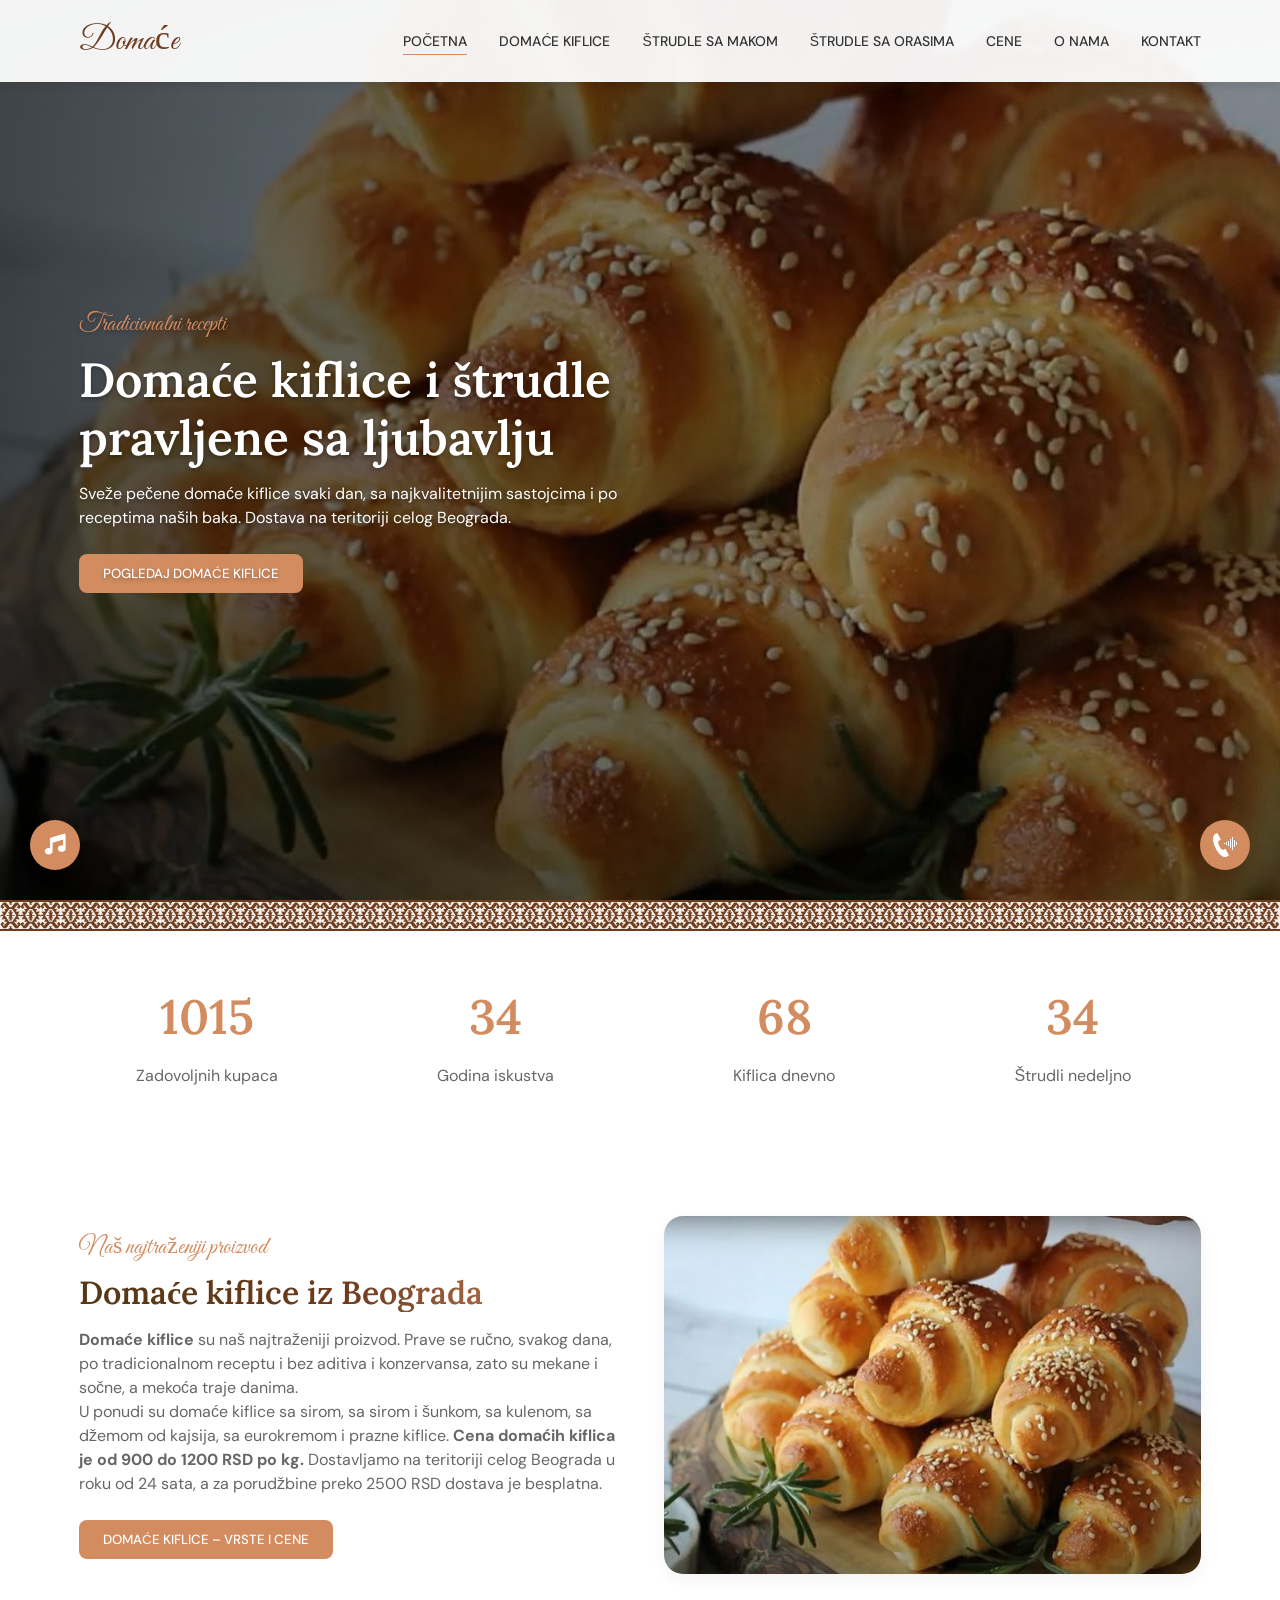
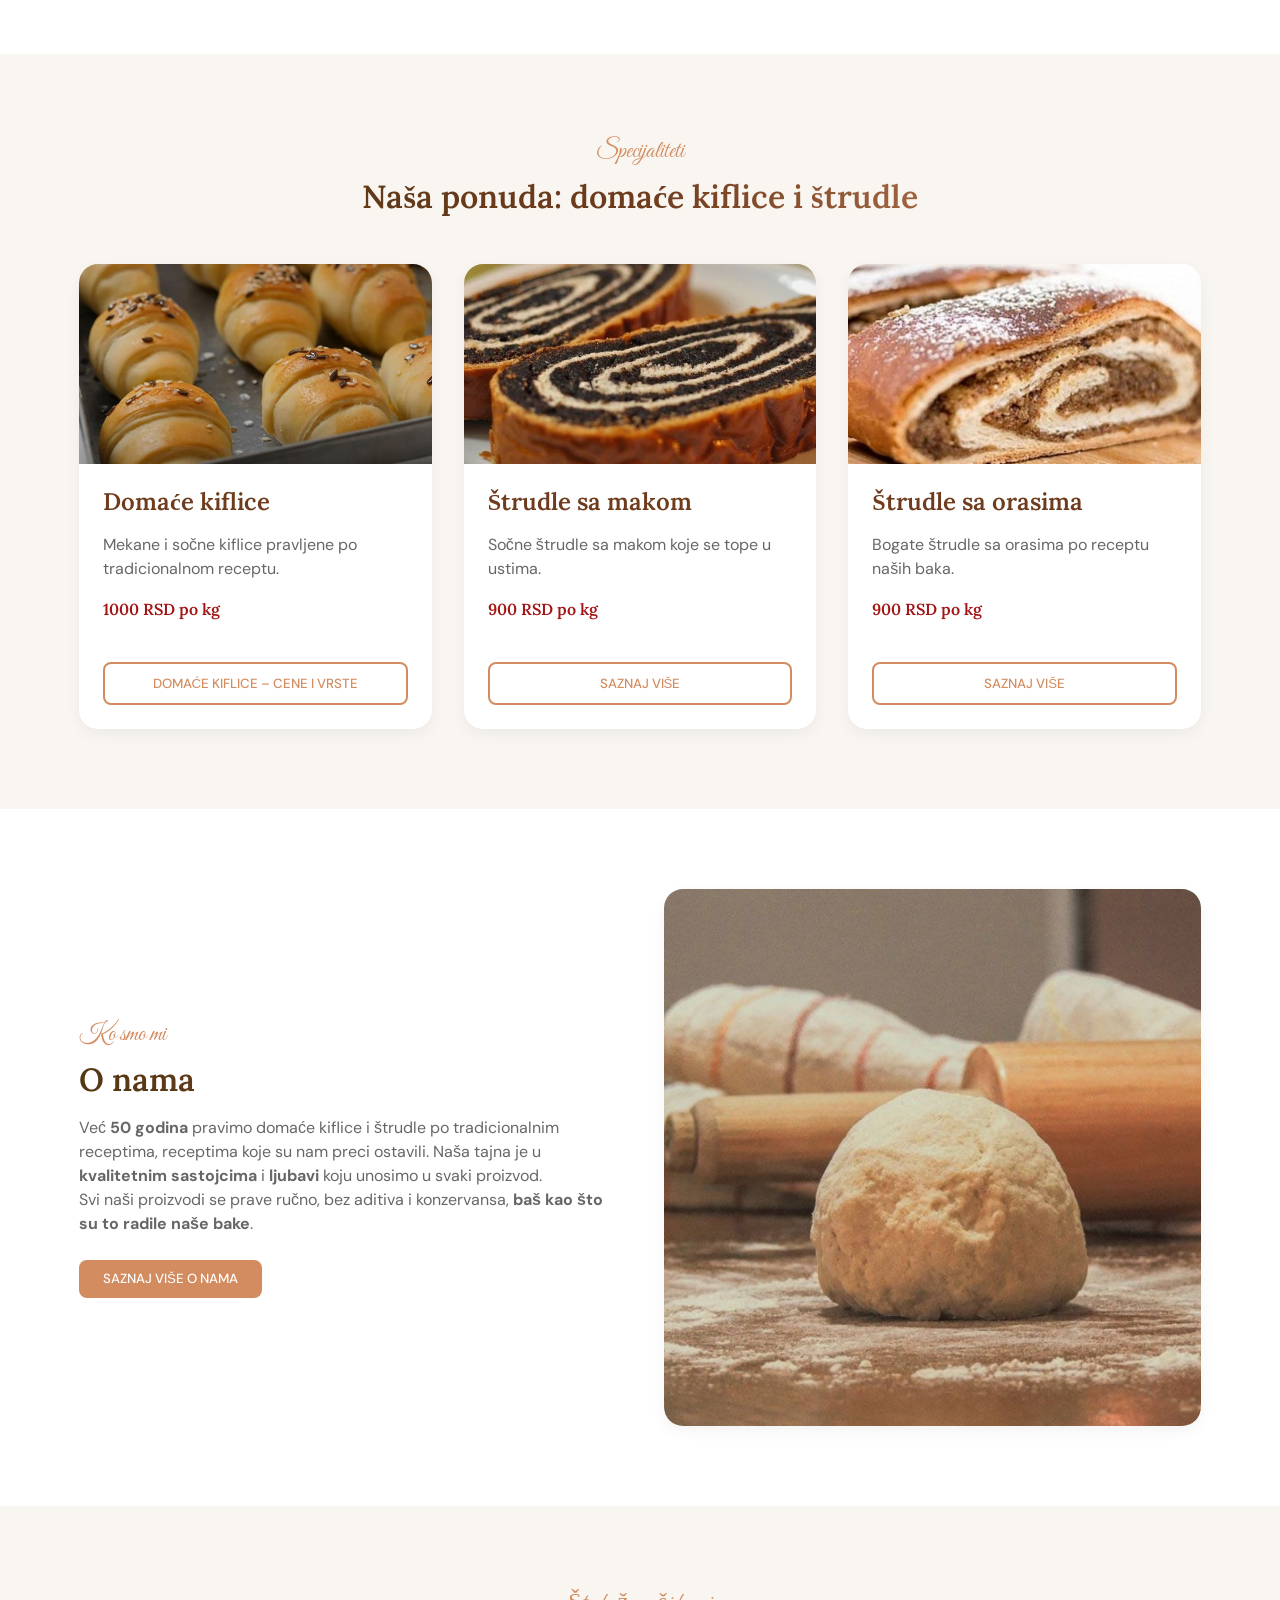
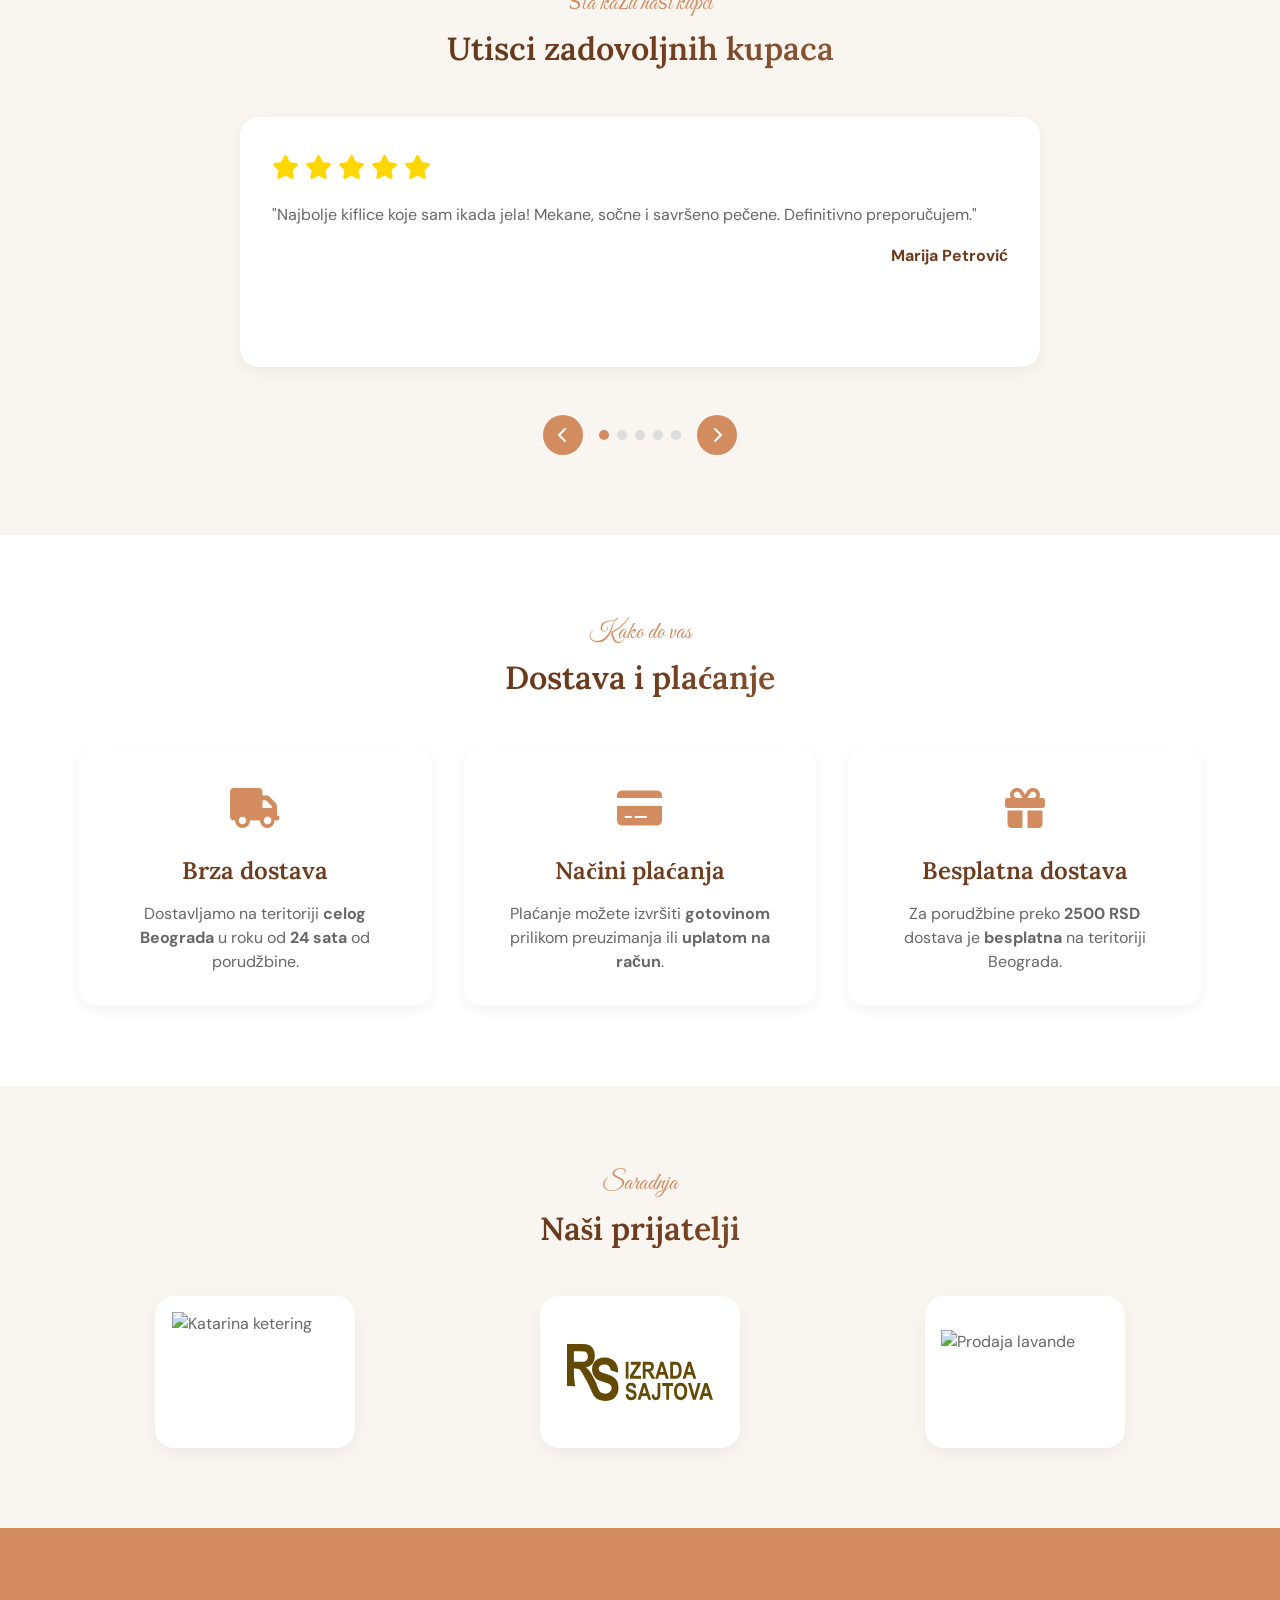
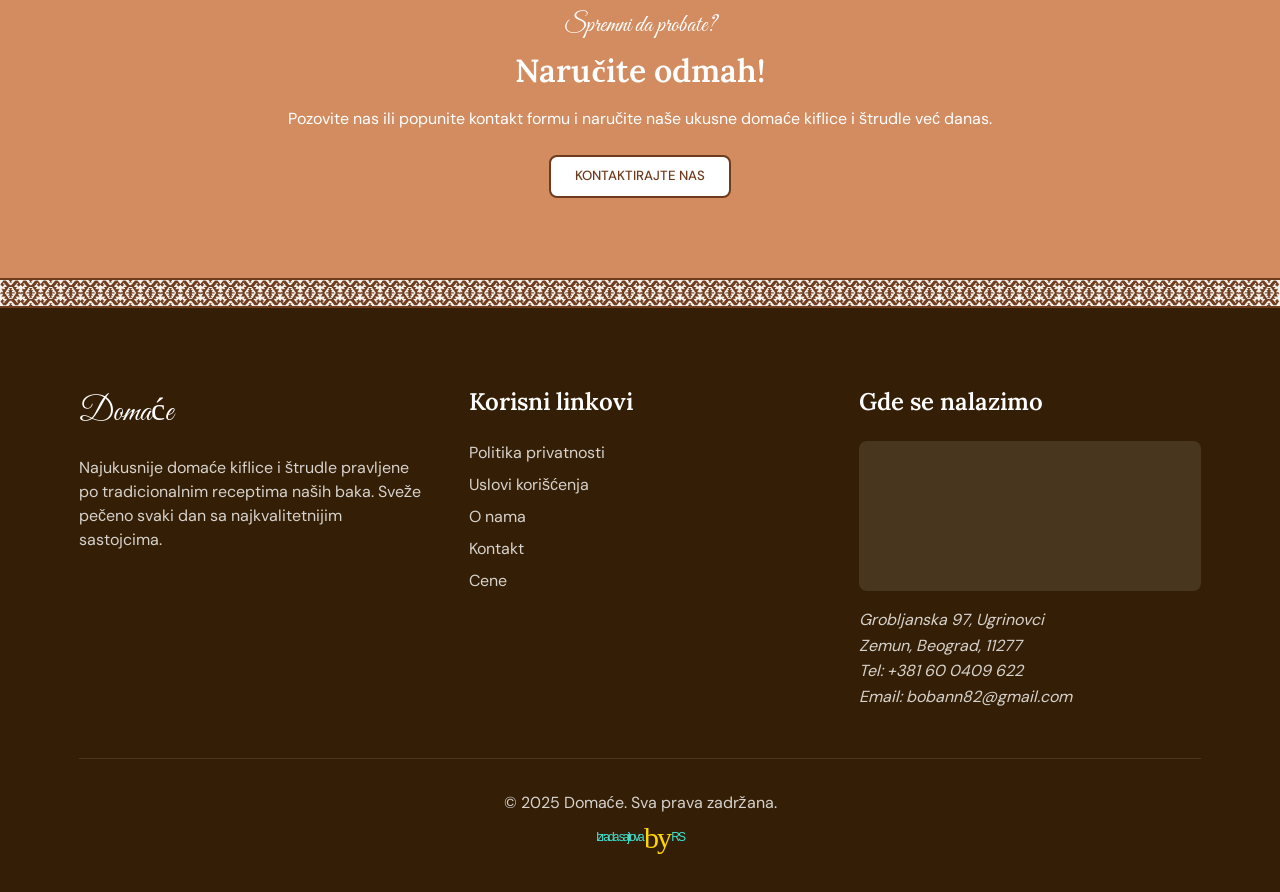
==== commit 164a03c0: "Add files via upload" ====
--- a/index.html
+++ b/index.html
@@ -38,6 +38,10 @@
     <link rel="preload" href="fonts/google/lora-latin.woff2" as="font" type="font/woff2" crossorigin>
     <link rel="preload" href="fonts/google/great-vibes-latin.woff2" as="font" type="font/woff2" crossorigin>
     <link rel="stylesheet" href="fonts/fonts.css">
+    <!-- Hero slika (LCP) -->
+    <link rel="preload" as="image" href="slike/domace-kiflice-640w.jpg" media="(max-width: 640px)" fetchpriority="high">
+    <link rel="preload" as="image" href="slike/domace-kiflice-1024w.jpg" media="(min-width: 641px) and (max-width: 1024px)" fetchpriority="high">
+    <link rel="preload" as="image" href="slike/domace-kiflice.jpg" media="(min-width: 1025px)" fetchpriority="high">
     
     
     <!-- CSS -->
@@ -398,12 +402,26 @@
         }
         </script>
     
-    <!-- Google Tag Manager -->
-<script>(function(w,d,s,l,i){w[l]=w[l]||[];w[l].push({'gtm.start':
-new Date().getTime(),event:'gtm.js'});var f=d.getElementsByTagName(s)[0],
-j=d.createElement(s),dl=l!='dataLayer'?'&l='+l:'';j.async=true;j.src=
-'https://www.googletagmanager.com/gtm.js?id='+i+dl;f.parentNode.insertBefore(j,f);
-})(window,document,'script','dataLayer','GTM-MJSRD665');</script>
+    <!-- Google Tag Manager (odloženo do prve interakcije ili 8 s posle učitavanja, da ne blokira stranicu) -->
+<script>
+window.dataLayer = window.dataLayer || [];
+(function () {
+  var loaded = false;
+  var events = ['scroll', 'mousemove', 'touchstart', 'keydown', 'pointerdown'];
+  function loadGtm() {
+    if (loaded) return;
+    loaded = true;
+    events.forEach(function (e) { window.removeEventListener(e, loadGtm); });
+    window.dataLayer.push({ 'gtm.start': new Date().getTime(), event: 'gtm.js' });
+    var s = document.createElement('script');
+    s.async = true;
+    s.src = 'https://www.googletagmanager.com/gtm.js?id=GTM-MJSRD665';
+    document.head.appendChild(s);
+  }
+  events.forEach(function (e) { window.addEventListener(e, loadGtm, { passive: true }); });
+  window.addEventListener('load', function () { setTimeout(loadGtm, 8000); });
+})();
+</script>
 <!-- End Google Tag Manager -->
 </head>
 <body class="interactive">
--- a/fonts/fonts.css
+++ b/fonts/fonts.css
@@ -0,0 +1,120 @@
+/* DM Sans latin-ext */
+@font-face {
+  font-family: 'DM Sans';
+  font-style: normal;
+  font-weight: 400;
+  font-display: swap;
+  src: url(google/dm-sans-latin-ext.woff2) format('woff2');
+  unicode-range: U+0100-02BA, U+02BD-02C5, U+02C7-02CC, U+02CE-02D7, U+02DD-02FF, U+0304, U+0308, U+0329, U+1D00-1DBF, U+1E00-1E9F, U+1EF2-1EFF, U+2020, U+20A0-20AB, U+20AD-20C0, U+2113, U+2C60-2C7F, U+A720-A7FF;
+}
+/* DM Sans latin */
+@font-face {
+  font-family: 'DM Sans';
+  font-style: normal;
+  font-weight: 400;
+  font-display: swap;
+  src: url(google/dm-sans-latin.woff2) format('woff2');
+  unicode-range: U+0000-00FF, U+0131, U+0152-0153, U+02BB-02BC, U+02C6, U+02DA, U+02DC, U+0304, U+0308, U+0329, U+2000-206F, U+20AC, U+2122, U+2191, U+2193, U+2212, U+2215, U+FEFF, U+FFFD;
+}
+/* DM Sans latin-ext */
+@font-face {
+  font-family: 'DM Sans';
+  font-style: normal;
+  font-weight: 500;
+  font-display: swap;
+  src: url(google/dm-sans-latin-ext.woff2) format('woff2');
+  unicode-range: U+0100-02BA, U+02BD-02C5, U+02C7-02CC, U+02CE-02D7, U+02DD-02FF, U+0304, U+0308, U+0329, U+1D00-1DBF, U+1E00-1E9F, U+1EF2-1EFF, U+2020, U+20A0-20AB, U+20AD-20C0, U+2113, U+2C60-2C7F, U+A720-A7FF;
+}
+/* DM Sans latin */
+@font-face {
+  font-family: 'DM Sans';
+  font-style: normal;
+  font-weight: 500;
+  font-display: swap;
+  src: url(google/dm-sans-latin.woff2) format('woff2');
+  unicode-range: U+0000-00FF, U+0131, U+0152-0153, U+02BB-02BC, U+02C6, U+02DA, U+02DC, U+0304, U+0308, U+0329, U+2000-206F, U+20AC, U+2122, U+2191, U+2193, U+2212, U+2215, U+FEFF, U+FFFD;
+}
+/* DM Sans latin-ext */
+@font-face {
+  font-family: 'DM Sans';
+  font-style: normal;
+  font-weight: 700;
+  font-display: swap;
+  src: url(google/dm-sans-latin-ext.woff2) format('woff2');
+  unicode-range: U+0100-02BA, U+02BD-02C5, U+02C7-02CC, U+02CE-02D7, U+02DD-02FF, U+0304, U+0308, U+0329, U+1D00-1DBF, U+1E00-1E9F, U+1EF2-1EFF, U+2020, U+20A0-20AB, U+20AD-20C0, U+2113, U+2C60-2C7F, U+A720-A7FF;
+}
+/* DM Sans latin */
+@font-face {
+  font-family: 'DM Sans';
+  font-style: normal;
+  font-weight: 700;
+  font-display: swap;
+  src: url(google/dm-sans-latin.woff2) format('woff2');
+  unicode-range: U+0000-00FF, U+0131, U+0152-0153, U+02BB-02BC, U+02C6, U+02DA, U+02DC, U+0304, U+0308, U+0329, U+2000-206F, U+20AC, U+2122, U+2191, U+2193, U+2212, U+2215, U+FEFF, U+FFFD;
+}
+/* Great Vibes latin-ext */
+@font-face {
+  font-family: 'Great Vibes';
+  font-style: normal;
+  font-weight: 400;
+  font-display: swap;
+  src: url(google/great-vibes-latin-ext.woff2) format('woff2');
+  unicode-range: U+0100-02BA, U+02BD-02C5, U+02C7-02CC, U+02CE-02D7, U+02DD-02FF, U+0304, U+0308, U+0329, U+1D00-1DBF, U+1E00-1E9F, U+1EF2-1EFF, U+2020, U+20A0-20AB, U+20AD-20C0, U+2113, U+2C60-2C7F, U+A720-A7FF;
+}
+/* Great Vibes latin */
+@font-face {
+  font-family: 'Great Vibes';
+  font-style: normal;
+  font-weight: 400;
+  font-display: swap;
+  src: url(google/great-vibes-latin.woff2) format('woff2');
+  unicode-range: U+0000-00FF, U+0131, U+0152-0153, U+02BB-02BC, U+02C6, U+02DA, U+02DC, U+0304, U+0308, U+0329, U+2000-206F, U+20AC, U+2122, U+2191, U+2193, U+2212, U+2215, U+FEFF, U+FFFD;
+}
+/* Lora latin-ext */
+@font-face {
+  font-family: 'Lora';
+  font-style: normal;
+  font-weight: 600;
+  font-display: swap;
+  src: url(google/lora-latin-ext.woff2) format('woff2');
+  unicode-range: U+0100-02BA, U+02BD-02C5, U+02C7-02CC, U+02CE-02D7, U+02DD-02FF, U+0304, U+0308, U+0329, U+1D00-1DBF, U+1E00-1E9F, U+1EF2-1EFF, U+2020, U+20A0-20AB, U+20AD-20C0, U+2113, U+2C60-2C7F, U+A720-A7FF;
+}
+/* Lora latin */
+@font-face {
+  font-family: 'Lora';
+  font-style: normal;
+  font-weight: 600;
+  font-display: swap;
+  src: url(google/lora-latin.woff2) format('woff2');
+  unicode-range: U+0000-00FF, U+0131, U+0152-0153, U+02BB-02BC, U+02C6, U+02DA, U+02DC, U+0304, U+0308, U+0329, U+2000-206F, U+20AC, U+2122, U+2191, U+2193, U+2212, U+2215, U+FEFF, U+FFFD;
+}
+
+/* Font Awesome 6 Free (Solid) - samo ikonice koje sajt koristi */
+@font-face {
+  font-family: "Font Awesome 6 Free";
+  font-style: normal;
+  font-weight: 900;
+  font-display: swap;
+  src: url(fa-solid-subset.woff2) format("woff2");
+}
+.fas {
+  font-family: "Font Awesome 6 Free";
+  font-weight: 900;
+  font-style: normal;
+  font-variant: normal;
+  display: inline-block;
+  line-height: 1;
+  text-rendering: auto;
+  -webkit-font-smoothing: antialiased;
+  -moz-osx-font-smoothing: grayscale;
+}
+.fa-chevron-left::before { content: "\f053"; }
+.fa-chevron-right::before { content: "\f054"; }
+.fa-credit-card::before { content: "\f09d"; }
+.fa-gift::before { content: "\f06b"; }
+.fa-minus::before { content: "\f068"; }
+.fa-music::before { content: "\f001"; }
+.fa-plus::before { content: "\2b"; }
+.fa-star::before { content: "\f005"; }
+.fa-truck::before { content: "\f0d1"; }
+.fa-volume-up::before { content: "\f028"; }
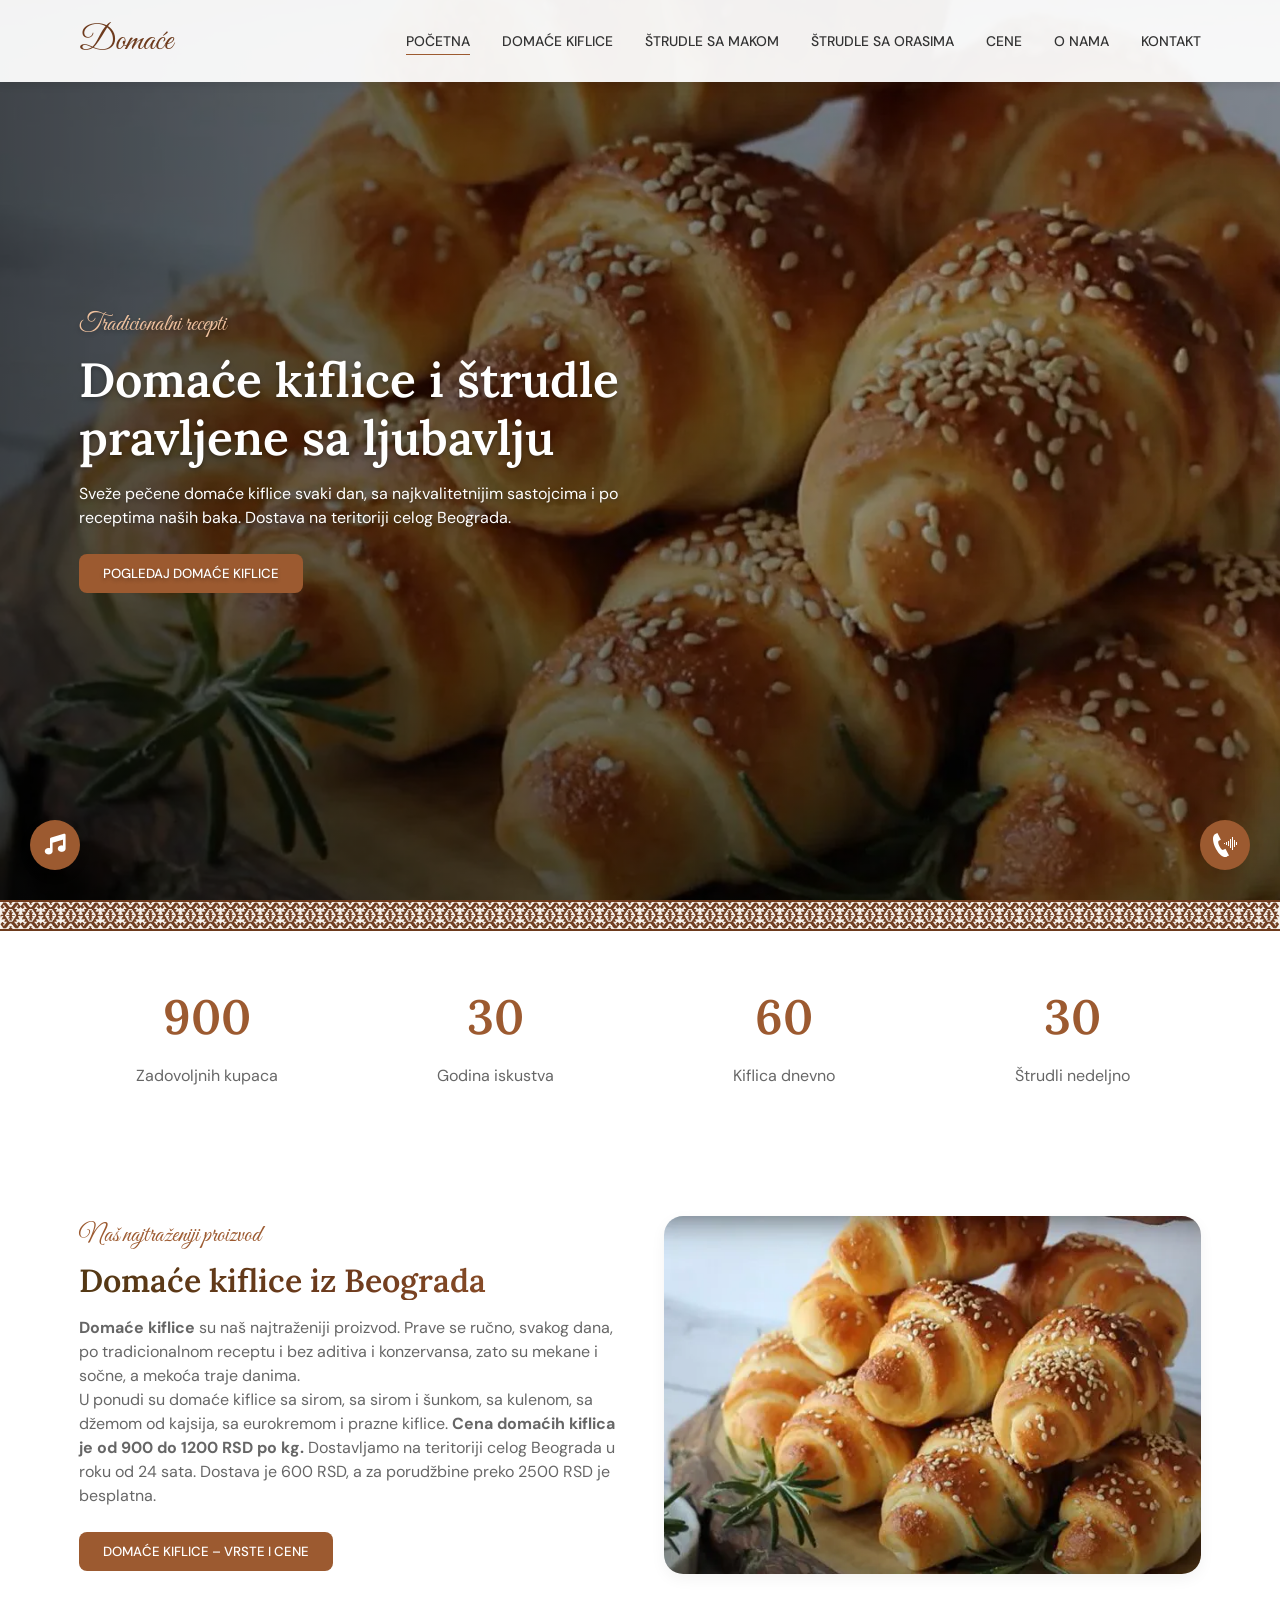
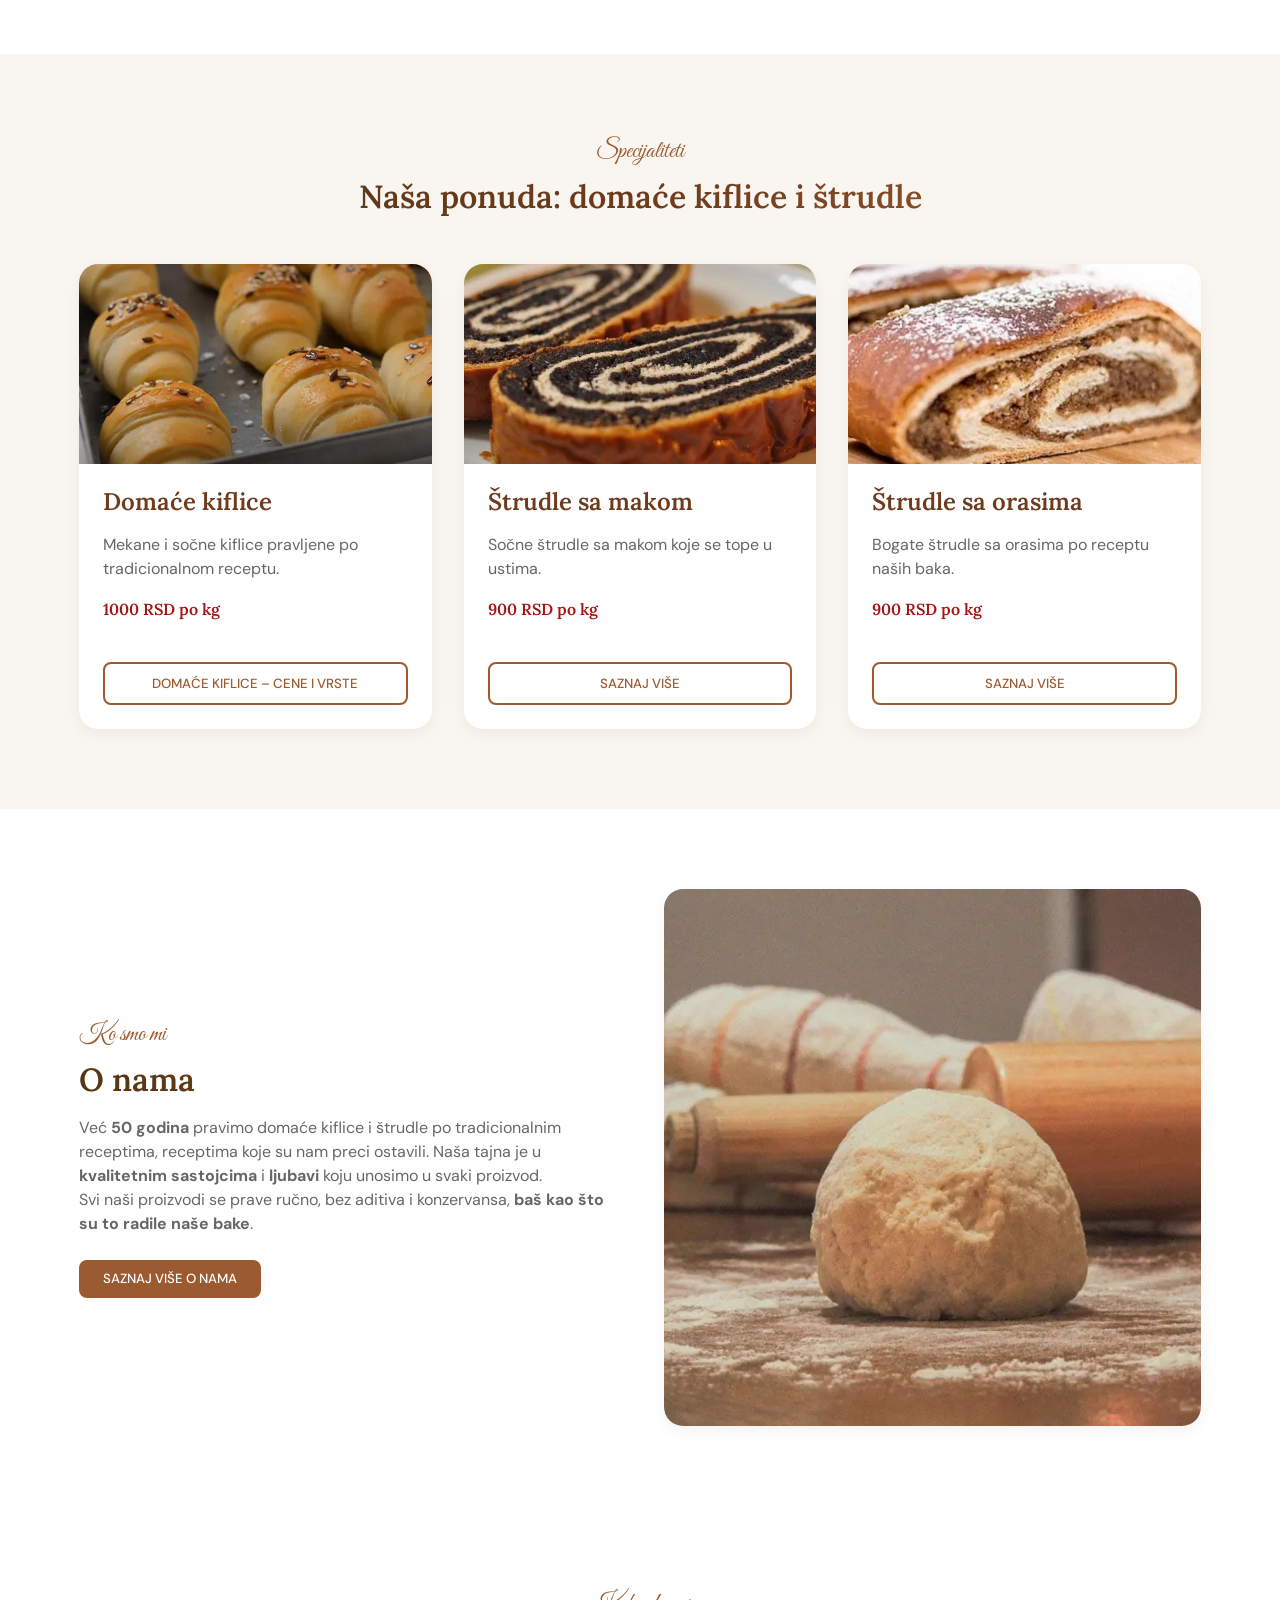
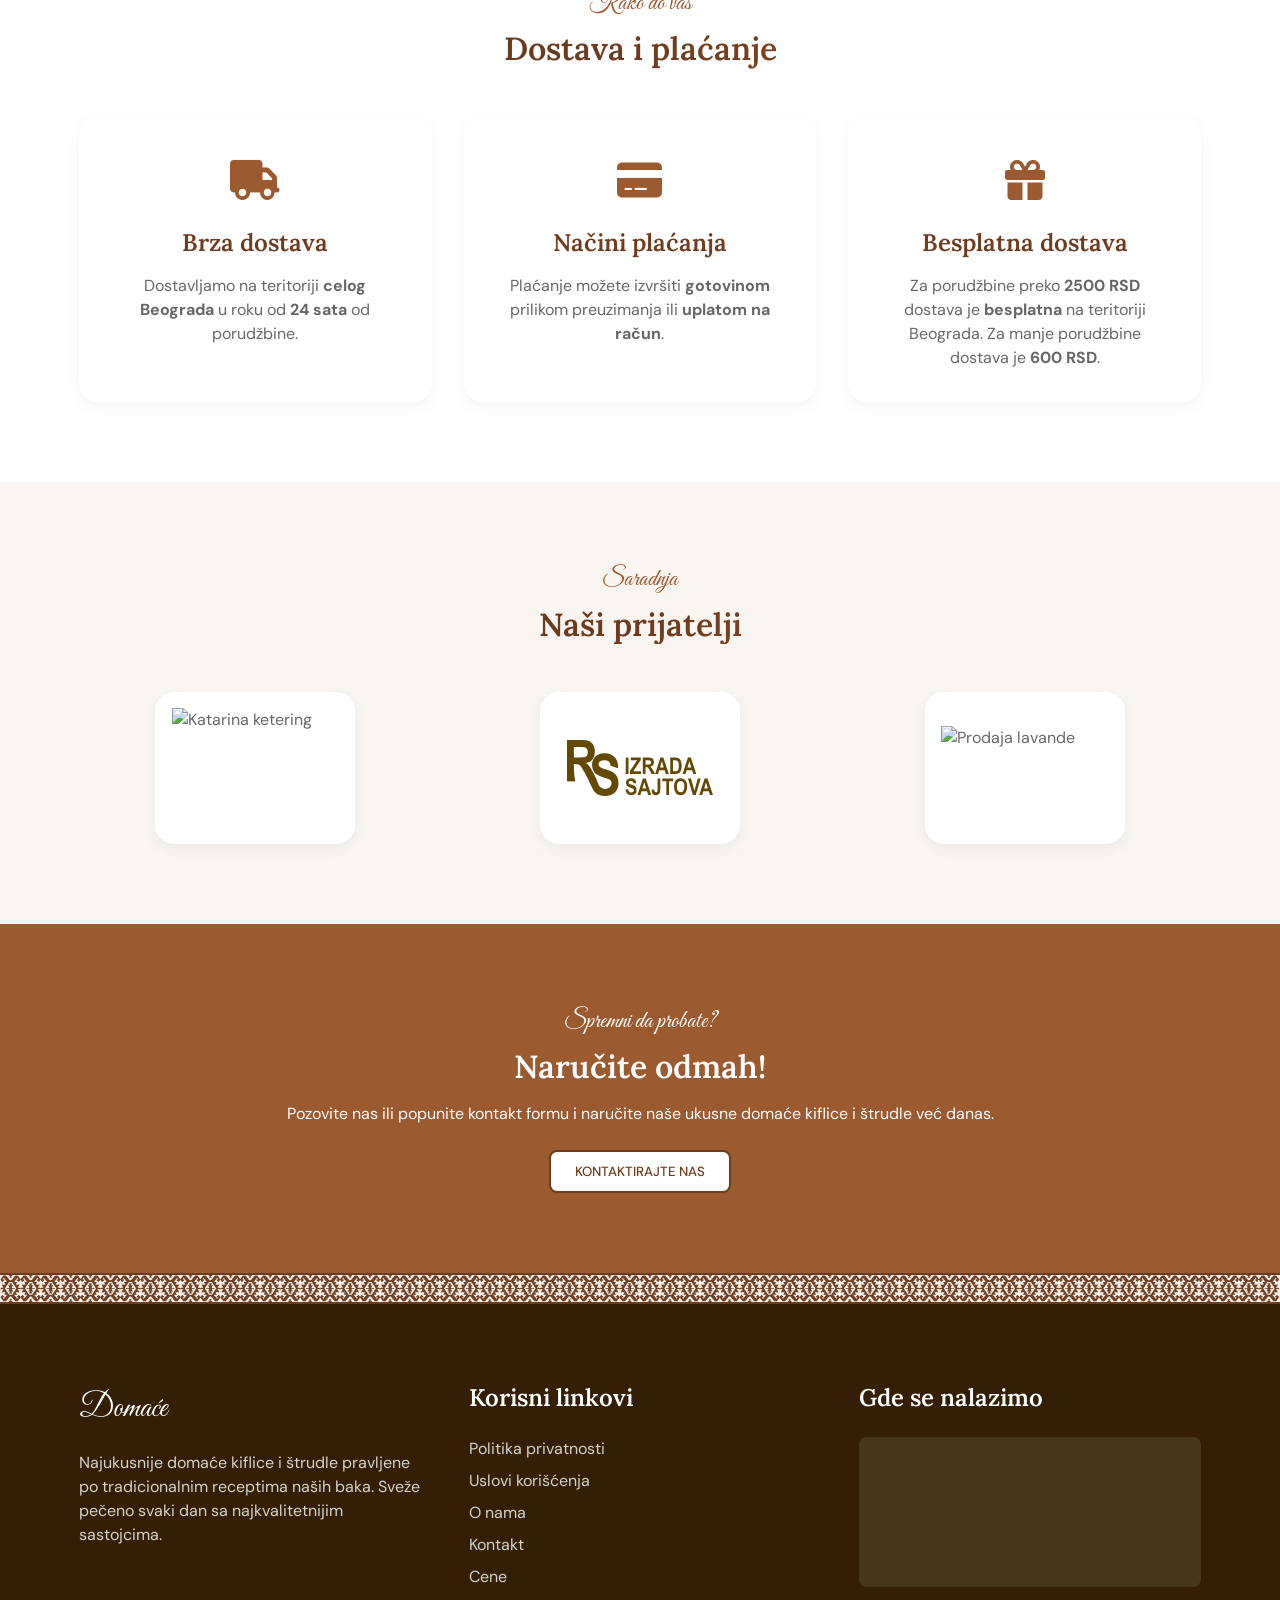
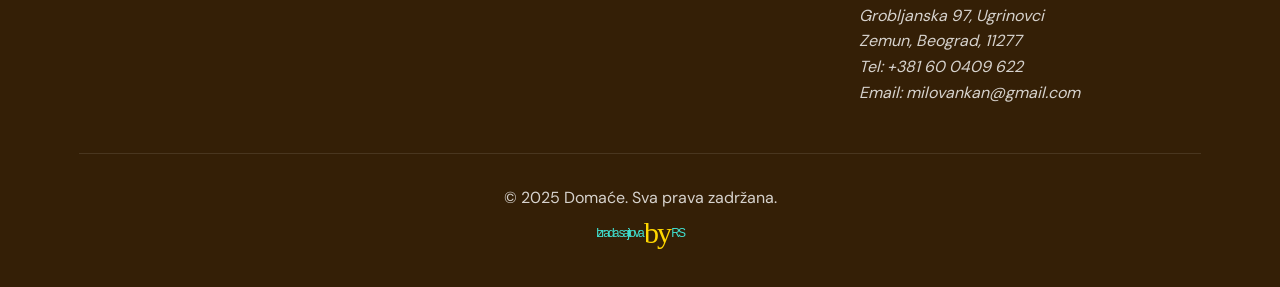
==== commit 5d7e8b46: "Add files via upload" ====
--- a/index.html
+++ b/index.html
@@ -1,5 +1,9 @@
 <!DOCTYPE html>
-<html lang="sr">
+<!--
+  Autorska prava: Domaće (domaca-hrana.com)
+  Sajt napravio: Izrada sajtova RS - https://izrada-sajtova-rs.com/
+-->
+<html lang="sr-Latn">
 <head>
     <meta charset="UTF-8">
     <meta name="viewport" content="width=device-width, initial-scale=1.0">
@@ -7,7 +11,6 @@
 
     <!-- SEO Meta Tags -->
     <meta name="description" content="Naručite domaće kiflice sa sirom, kulenom, džemom i eurokremom, kao i štrudle sa makom i orasima. Ručno pravljene, sveže pečene, dostava po Beogradu za 24 sata.">
-    <meta name="keywords" content="domaće kiflice, domace kiflice cena, domace kiflice novi beograd, štrudle sa makom, strudla sa makom, najmeksa strudla sa makom, strudla sa makom cena, štrudla sa orasima, strudla sa orasima, mekana domaca strudla sa orasima, posna strudla sa orasima">
     <meta name="author" content="Domaće">
     <meta name="robots" content="index, follow">
     
@@ -16,17 +19,18 @@
     
     <!-- Open Graph / Facebook -->
     <meta property="og:type" content="website">
+    <meta property="og:locale" content="sr_RS">
     <meta property="og:url" content="https://domaca-hrana.com/">
     <meta property="og:title" content="Domaće kiflice Beograd – sveže pečene | Domaća hrana">
     <meta property="og:description" content="Naručite domaće kiflice sa sirom, kulenom, džemom i eurokremom, kao i štrudle sa makom i orasima. Ručno pravljene, sveže pečene, dostava po Beogradu za 24 sata.">
-    <meta property="og:image" content="https://domaca-hrana.com/logos/Domaće-domaća-hrana.jpg">
+    <meta property="og:image" content="https://domaca-hrana.com/logos/domace-domaca-hrana.jpg">
     
     <!-- Twitter -->
-    <meta property="twitter:card" content="summary_large_image">
-    <meta property="twitter:url" content="https://domaca-hrana.com/">
-    <meta property="twitter:title" content="Domaće kiflice Beograd – sveže pečene | Domaća hrana">
-    <meta property="twitter:description" content="Naručite domaće kiflice sa sirom, kulenom, džemom i eurokremom, kao i štrudle sa makom i orasima. Ručno pravljene, sveže pečene, dostava po Beogradu za 24 sata.">
-    <meta property="twitter:image" content="https://domaca-hrana.com/logos/Domaće-domaća-hrana.jpg">
+    <meta name="twitter:card" content="summary_large_image">
+    <meta name="twitter:url" content="https://domaca-hrana.com/">
+    <meta name="twitter:title" content="Domaće kiflice Beograd – sveže pečene | Domaća hrana">
+    <meta name="twitter:description" content="Naručite domaće kiflice sa sirom, kulenom, džemom i eurokremom, kao i štrudle sa makom i orasima. Ručno pravljene, sveže pečene, dostava po Beogradu za 24 sata.">
+    <meta name="twitter:image" content="https://domaca-hrana.com/logos/domace-domaca-hrana.jpg">
     
     <!-- Favicon -->
     <link rel="apple-touch-icon" sizes="180x180" href="logos/favicon-domace-logo-180w.png">
@@ -35,393 +39,337 @@
     
     <!-- Fonts -->
     <link rel="preload" href="fonts/google/dm-sans-latin.woff2" as="font" type="font/woff2" crossorigin>
+    <link rel="preload" href="fonts/google/dm-sans-latin-ext.woff2" as="font" type="font/woff2" crossorigin>
     <link rel="preload" href="fonts/google/lora-latin.woff2" as="font" type="font/woff2" crossorigin>
+    <link rel="preload" href="fonts/google/lora-latin-ext.woff2" as="font" type="font/woff2" crossorigin>
     <link rel="preload" href="fonts/google/great-vibes-latin.woff2" as="font" type="font/woff2" crossorigin>
+    <link rel="preload" href="fonts/google/great-vibes-latin-ext.woff2" as="font" type="font/woff2" crossorigin>
     <link rel="stylesheet" href="fonts/fonts.css">
     <!-- Hero slika (LCP) -->
-    <link rel="preload" as="image" href="slike/domace-kiflice-640w.jpg" media="(max-width: 640px)" fetchpriority="high">
-    <link rel="preload" as="image" href="slike/domace-kiflice-1024w.jpg" media="(min-width: 641px) and (max-width: 1024px)" fetchpriority="high">
-    <link rel="preload" as="image" href="slike/domace-kiflice.jpg" media="(min-width: 1025px)" fetchpriority="high">
+    <link rel="preload" as="image" href="slike/domace-kiflice-640w.webp" media="(max-width: 640px)" fetchpriority="high">
+    <link rel="preload" as="image" href="slike/domace-kiflice-1024w.webp" media="(min-width: 641px) and (max-width: 1024px)" fetchpriority="high">
+    <link rel="preload" as="image" href="slike/domace-kiflice.webp" media="(min-width: 1025px)" fetchpriority="high">
     
     
     <!-- CSS -->
     <link rel="stylesheet" href="styles.css">
-    <script type="application/ld+json">
+<script type="application/ld+json">
+{
+  "@context": "https://schema.org",
+  "@graph": [
+    {
+      "@type": "Bakery",
+      "@id": "https://domaca-hrana.com/#bakery",
+      "name": "Domaće - Najukusnije domaće kiflice i štrudle",
+      "url": "https://domaca-hrana.com/",
+      "image": "https://domaca-hrana.com/logos/domace-domaca-hrana.jpg",
+      "telephone": "+381600409622",
+      "priceRange": "900–1200 RSD",
+      "address": {
+        "@type": "PostalAddress",
+        "streetAddress": "Grobljanska 97",
+        "addressLocality": "Ugrinovci",
+        "addressRegion": "Beograd",
+        "postalCode": "11277",
+        "addressCountry": "RS"
+      },
+      "description": "Specijalizovana hrana sa tradicijom - sveže pečene domaće kiflice i štrudle sa makom i orasima, sa dostavom na kućnu adresu u Beogradu.",
+      "logo": "https://domaca-hrana.com/logos/domace-domaca-hrana.jpg",
+      "email": "milovankan@gmail.com",
+      "geo": {
+        "@type": "GeoCoordinates",
+        "latitude": 44.8765,
+        "longitude": 20.1876
+      },
+      "openingHoursSpecification": [
         {
-          "@context": "https://schema.org",
-          "@type": "Bakery",
-          "name": "Domaće - Najukusnije domaće kiflice i štrudle",
-          "description": "Specijalizovana hrana sa tradicijom - sveže pečene domaće kiflice i štrudle sa makom i orasima, sa dostavom na kućnu adresu u Beogradu.",
-          "url": "https://domaca-hrana.com/",
-          "logo": "https://domaca-hrana.com/logos/Domaće-domaća-hrana.jpg",
-          "telephone": "+381600409622",
-          "address": {
-            "@type": "PostalAddress",
-            "streetAddress": "Grobljanska 97",
-            "addressLocality": "Ugrinovci",
-            "addressRegion": "Beograd",
-            "postalCode": "11277",
-            "addressCountry": "RS"
-          },
-          "geo": {
-            "@type": "GeoCoordinates",
-            "latitude": 44.8765,
-            "longitude": 20.1876
-          },
-          "openingHoursSpecification": [
-            {
-              "@type": "OpeningHoursSpecification",
-              "dayOfWeek": ["Monday", "Tuesday", "Wednesday", "Thursday", "Friday"],
-              "opens": "08:00",
-              "closes": "20:00"
-            },
-            {
-              "@type": "OpeningHoursSpecification",
-              "dayOfWeek": "Saturday",
-              "opens": "09:00",
-              "closes": "17:00"
-            },
-            {
-              "@type": "OpeningHoursSpecification",
-              "dayOfWeek": "Sunday",
-              "opens": "00:00",
-              "closes": "00:00",
-              "description": "Zatvoreno"
-            }
+          "@type": "OpeningHoursSpecification",
+          "dayOfWeek": [
+            "Monday",
+            "Tuesday",
+            "Wednesday",
+            "Thursday",
+            "Friday"
           ],
-          "priceRange": "1000din",
-          "servesCuisine": "Tradicionalna srpska kuhinja",
-          "hasOfferCatalog": {
+          "opens": "08:00",
+          "closes": "20:00"
+        },
+        {
+          "@type": "OpeningHoursSpecification",
+          "dayOfWeek": "Saturday",
+          "opens": "09:00",
+          "closes": "17:00"
+        },
+        {
+          "@type": "OpeningHoursSpecification",
+          "dayOfWeek": "Sunday",
+          "opens": "00:00",
+          "closes": "00:00"
+        }
+      ],
+      "servesCuisine": "Tradicionalna srpska kuhinja",
+      "areaServed": {
+        "@type": "City",
+        "name": "Beograd",
+        "sameAs": "https://www.wikidata.org/wiki/Q3711"
+      },
+      "makesOffer": [
+        {
+          "@type": "Offer",
+          "name": "Dostava na kućnu adresu",
+          "description": "Dostava na teritoriji celog Beograda je 600 RSD, a za porudžbine preko 2500 RSD dostava je besplatna."
+        },
+        {
+          "@type": "Offer",
+          "name": "Prodaja na pijaci",
+          "description": "Svake subote na pijaci u bloku 44 možete naći naše proizvode i kupiti manje količine"
+        }
+      ],
+      "potentialAction": {
+        "@type": "OrderAction",
+        "target": "https://domaca-hrana.com/kontakt.html"
+      },
+      "hasOfferCatalog": {
+        "@type": "OfferCatalog",
+        "name": "Domaće kiflice i štrudle",
+        "itemListElement": [
+          {
             "@type": "OfferCatalog",
-            "name": "Bakery Products",
+            "name": "Domaće kiflice",
             "itemListElement": [
               {
-                "@type": "OfferCatalog",
-                "name": "Kiflice",
-                "itemListElement": [
-                  {
-                    "@type": "Offer",
-                    "itemOffered": {
-                      "@type": "Product",
-                      "name": "Kiflice sa sirom",
-                      "description": "Mekane kiflice punjene kvalitetnim sirom",
-                      "sku": "kiflice-sir",
-                      "offers": {
-                        "@type": "Offer",
-                        "price": "1000",
-                        "priceCurrency": "RSD",
-                        "unitCode": "KGM",
-                        "unitText": "kilogram"
-                      }
-                    }
-                  },
-                  {
-                    "@type": "Offer",
-                    "itemOffered": {
-                      "@type": "Product",
-                      "name": "Kiflice sa eurokremom",
-                      "description": "Slatke kiflice punjene ukusnim eurokremom",
-                      "sku": "kiflice-eurokrem",
-                      "offers": {
-                        "@type": "Offer",
-                        "price": "1100",
-                        "priceCurrency": "RSD",
-                        "unitCode": "KGM",
-                        "unitText": "kilogram"
-                      }
-                    }
-                  },
-                  {
-                    "@type": "Offer",
-                    "itemOffered": {
-                      "@type": "Product",
-                      "name": "Kiflice sa džemom",
-                      "description": "Sočne kiflice punjene domaćim džemom od kajsija",
-                      "sku": "kiflice-dzem",
-                      "offers": {
-                        "@type": "Offer",
-                        "price": "1000",
-                        "priceCurrency": "RSD",
-                        "unitCode": "KGM",
-                        "unitText": "kilogram"
-                      }
-                    }
-                  },
-                  {
-                    "@type": "Offer",
-                    "itemOffered": {
-                      "@type": "Product",
-                      "name": "Kiflice sa sirom i šunkom",
-                      "description": "Mekane kiflice punjene šunkom i sirom",
-                      "sku": "kiflice-sir-sunka",
-                      "offers": {
-                        "@type": "Offer",
-                        "price": "1200",
-                        "priceCurrency": "RSD",
-                        "unitCode": "KGM",
-                        "unitText": "kilogram"
-                      }
-                    }
-                  },
-                  {
-                    "@type": "Offer",
-                    "itemOffered": {
-                      "@type": "Product",
-                      "name": "Kiflice sa kulenom",
-                      "description": "Mekane kiflice punjene kulenom",
-                      "sku": "kiflice-kulen",
-                      "offers": {
-                        "@type": "Offer",
-                        "price": "1200",
-                        "priceCurrency": "RSD",
-                        "unitCode": "KGM",
-                        "unitText": "kilogram"
-                      }
-                    }
-                  },
-                  {
-                    "@type": "Offer",
-                    "itemOffered": {
-                      "@type": "Product",
-                      "name": "Prazne kiflice",
-                      "description": "Klasične kiflice bez punjenja, idealne uz obrok",
-                      "sku": "kiflice-prazne",
-                      "offers": {
-                        "@type": "Offer",
-                        "price": "900",
-                        "priceCurrency": "RSD",
-                        "unitCode": "KGM",
-                        "unitText": "kilogram"
-                      }
-                    }
-                  }
-                ]
-              },
-              {
-                "@type": "OfferCatalog",
-                "name": "Štrudle sa makom",
-                "itemListElement": [
-                  {
-                    "@type": "Offer",
-                    "itemOffered": {
-                      "@type": "Product",
-                      "name": "Klasična štrudla sa makom",
-                      "description": "Tradicionalna štrudla sa bogatim punjenjem od maka",
-                      "sku": "strudla-mak",
-                      "offers": {
-                        "@type": "Offer",
-                        "price": "900",
-                        "priceCurrency": "RSD",
-                        "unitCode": "KGM",
-                        "unitText": "kilogram"
-                      }
-                    }
-                  },
-                  {
-                    "@type": "Offer",
-                    "itemOffered": {
-                      "@type": "Product",
-                      "name": "Štrudla sa makom i višnjama",
-                      "description": "Štrudla sa kombinacijom maka i sočnih višanja",
-                      "sku": "strudla-mak-visnje",
-                      "offers": {
-                        "@type": "Offer",
-                        "price": "1000",
-                        "priceCurrency": "RSD",
-                        "unitCode": "KGM",
-                        "unitText": "kilogram"
-                      }
-                    }
-                  },
-                  {
-                    "@type": "Offer",
-                    "itemOffered": {
-                      "@type": "Product",
-                      "name": "Posna štrudla sa makom",
-                      "description": "Posna varijanta štrudle sa makom, bez jaja i mlečnih proizvoda",
-                      "sku": "strudla-mak-posna",
-                      "offers": {
-                        "@type": "Offer",
-                        "price": "900",
-                        "priceCurrency": "RSD",
-                        "unitCode": "KGM",
-                        "unitText": "kilogram"
-                      }
-                    }
-                  }
-                ]
-              },
-              {
-                "@type": "OfferCatalog",
-                "name": "Štrudle sa orasima",
-                "itemListElement": [
-                  {
-                    "@type": "Offer",
-                    "itemOffered": {
-                      "@type": "Product",
-                      "name": "Klasična štrudla sa orasima",
-                      "description": "Tradicionalna štrudla sa bogatim punjenjem od oraha",
-                      "sku": "strudla-orasi",
-                      "offers": {
-                        "@type": "Offer",
-                        "price": "900",
-                        "priceCurrency": "RSD",
-                        "unitCode": "KGM",
-                        "unitText": "kilogram"
-                      }
-                    }
-                  },
-                  {
-                    "@type": "Offer",
-                    "itemOffered": {
-                      "@type": "Product",
-                      "name": "Štrudla sa orasima i medom",
-                      "description": "Štrudla sa orasima i dodatkom domaćeg meda za poseban ukus",
-                      "sku": "strudla-orasi-med",
-                      "offers": {
-                        "@type": "Offer",
-                        "price": "1000",
-                        "priceCurrency": "RSD",
-                        "unitCode": "KGM",
-                        "unitText": "kilogram"
-                      }
-                    }
-                  },
-                  {
-                    "@type": "Offer",
-                    "itemOffered": {
-                      "@type": "Product",
-                      "name": "Posna štrudla sa orasima",
-                      "description": "Posna varijanta štrudle sa orasima, bez jaja i mlečnih proizvoda",
-                      "sku": "strudla-orasi-posna",
-                      "offers": {
-                        "@type": "Offer",
-                        "price": "900",
-                        "priceCurrency": "RSD",
-                        "unitCode": "KGM",
-                        "unitText": "kilogram"
-                      }
-                    }
-                  }
-                ]
+                "@type": "Offer",
+                "price": "1000",
+                "priceCurrency": "RSD",
+                "eligibleQuantity": {
+                  "@type": "QuantitativeValue",
+                  "value": 1,
+                  "unitCode": "KGM"
+                },
+                "itemOffered": {
+                  "@type": "Product",
+                  "name": "Kiflice sa sirom",
+                  "description": "Mekane kiflice punjene kvalitetnim sirom",
+                  "sku": "kiflice-sir"
+                }
+              },
+              {
+                "@type": "Offer",
+                "price": "1200",
+                "priceCurrency": "RSD",
+                "eligibleQuantity": {
+                  "@type": "QuantitativeValue",
+                  "value": 1,
+                  "unitCode": "KGM"
+                },
+                "itemOffered": {
+                  "@type": "Product",
+                  "name": "Kiflice sa sirom i šunkom",
+                  "description": "Mekane kiflice punjene šunkom i sirom",
+                  "sku": "kiflice-sir-sunka"
+                }
+              },
+              {
+                "@type": "Offer",
+                "price": "1200",
+                "priceCurrency": "RSD",
+                "eligibleQuantity": {
+                  "@type": "QuantitativeValue",
+                  "value": 1,
+                  "unitCode": "KGM"
+                },
+                "itemOffered": {
+                  "@type": "Product",
+                  "name": "Kiflice sa kulenom",
+                  "description": "Mekane kiflice punjene kulenom",
+                  "sku": "kiflice-kulen"
+                }
+              },
+              {
+                "@type": "Offer",
+                "price": "1100",
+                "priceCurrency": "RSD",
+                "eligibleQuantity": {
+                  "@type": "QuantitativeValue",
+                  "value": 1,
+                  "unitCode": "KGM"
+                },
+                "itemOffered": {
+                  "@type": "Product",
+                  "name": "Kiflice sa eurokremom",
+                  "description": "Slatke kiflice punjene ukusnim eurokremom",
+                  "sku": "kiflice-eurokrem"
+                }
+              },
+              {
+                "@type": "Offer",
+                "price": "1000",
+                "priceCurrency": "RSD",
+                "eligibleQuantity": {
+                  "@type": "QuantitativeValue",
+                  "value": 1,
+                  "unitCode": "KGM"
+                },
+                "itemOffered": {
+                  "@type": "Product",
+                  "name": "Kiflice sa džemom",
+                  "description": "Sočne kiflice punjene domaćim džemom od kajsija",
+                  "sku": "kiflice-dzem"
+                }
+              },
+              {
+                "@type": "Offer",
+                "price": "900",
+                "priceCurrency": "RSD",
+                "eligibleQuantity": {
+                  "@type": "QuantitativeValue",
+                  "value": 1,
+                  "unitCode": "KGM"
+                },
+                "itemOffered": {
+                  "@type": "Product",
+                  "name": "Prazne kiflice",
+                  "description": "Klasične kiflice bez punjenja, idealne uz obrok",
+                  "sku": "kiflice-prazne"
+                }
               }
             ]
           },
-          "makesOffer": [
-            {
-              "@type": "Offer",
-              "name": "Dostava na kućnu adresu",
-              "description": "Besplatna dostava za porudžbine preko 2500 RSD na teritoriji celog Beograda",
-              "areaServed": {
-                "@type": "City",
-                "name": "Beograd",
-                "sameAs": "https://www.wikidata.org/wiki/Q3711"
-              },
-              "eligibleTransactionVolume": {
-                "@type": "PriceSpecification",
-                "price": "2500",
-                "priceCurrency": "RSD"
+          {
+            "@type": "OfferCatalog",
+            "name": "Štrudle sa makom",
+            "itemListElement": [
+              {
+                "@type": "Offer",
+                "price": "900",
+                "priceCurrency": "RSD",
+                "eligibleQuantity": {
+                  "@type": "QuantitativeValue",
+                  "value": 1,
+                  "unitCode": "KGM"
+                },
+                "itemOffered": {
+                  "@type": "Product",
+                  "name": "Klasična štrudla sa makom",
+                  "description": "Tradicionalna štrudla sa bogatim punjenjem od maka",
+                  "sku": "strudla-mak"
+                }
+              },
+              {
+                "@type": "Offer",
+                "price": "1000",
+                "priceCurrency": "RSD",
+                "eligibleQuantity": {
+                  "@type": "QuantitativeValue",
+                  "value": 1,
+                  "unitCode": "KGM"
+                },
+                "itemOffered": {
+                  "@type": "Product",
+                  "name": "Štrudla sa makom i višnjama",
+                  "description": "Štrudla sa kombinacijom maka i sočnih višanja",
+                  "sku": "strudla-mak-visnje"
+                }
+              },
+              {
+                "@type": "Offer",
+                "price": "900",
+                "priceCurrency": "RSD",
+                "eligibleQuantity": {
+                  "@type": "QuantitativeValue",
+                  "value": 1,
+                  "unitCode": "KGM"
+                },
+                "itemOffered": {
+                  "@type": "Product",
+                  "name": "Posna štrudla sa makom",
+                  "description": "Posna varijanta štrudle sa makom, bez jaja i mlečnih proizvoda",
+                  "sku": "strudla-mak-posna"
+                }
               }
-            },
-            {
-              "@type": "Offer",
-              "name": "Prodaja na pijaci",
-              "description": "Svake subote na pijaci u bloku 44 možete naći naše proizvode i kupiti manje količine",
-              "areaServed": {
-                "@type": "Place",
-                "name": "Pijaca Blok 44, Novi Beograd"
+            ]
+          },
+          {
+            "@type": "OfferCatalog",
+            "name": "Štrudle sa orasima",
+            "itemListElement": [
+              {
+                "@type": "Offer",
+                "price": "900",
+                "priceCurrency": "RSD",
+                "eligibleQuantity": {
+                  "@type": "QuantitativeValue",
+                  "value": 1,
+                  "unitCode": "KGM"
+                },
+                "itemOffered": {
+                  "@type": "Product",
+                  "name": "Klasična štrudla sa orasima",
+                  "description": "Tradicionalna štrudla sa bogatim punjenjem od oraha",
+                  "sku": "strudla-orasi"
+                }
+              },
+              {
+                "@type": "Offer",
+                "price": "1000",
+                "priceCurrency": "RSD",
+                "eligibleQuantity": {
+                  "@type": "QuantitativeValue",
+                  "value": 1,
+                  "unitCode": "KGM"
+                },
+                "itemOffered": {
+                  "@type": "Product",
+                  "name": "Štrudla sa orasima i medom",
+                  "description": "Štrudla sa orasima i dodatkom domaćeg meda za poseban ukus",
+                  "sku": "strudla-orasi-med"
+                }
+              },
+              {
+                "@type": "Offer",
+                "price": "900",
+                "priceCurrency": "RSD",
+                "eligibleQuantity": {
+                  "@type": "QuantitativeValue",
+                  "value": 1,
+                  "unitCode": "KGM"
+                },
+                "itemOffered": {
+                  "@type": "Product",
+                  "name": "Posna štrudla sa orasima",
+                  "description": "Posna varijanta štrudle sa orasima, bez jaja i mlečnih proizvoda",
+                  "sku": "strudla-orasi-posna"
+                }
               }
-            }
-          ],
-          "review": [
-            {
-              "@type": "Review",
-              "reviewRating": {
-                "@type": "Rating",
-                "ratingValue": "5",
-                "bestRating": "5"
-              },
-              "author": {
-                "@type": "Person",
-                "name": "Marija Petrović"
-              },
-              "datePublished": "2024-03-15",
-              "reviewBody": "Najbolje kiflice koje sam ikada jela! Mekane, sočne i savršeno pečene. Definitivno preporučujem."
-            },
-            {
-              "@type": "Review",
-              "reviewRating": {
-                "@type": "Rating",
-                "ratingValue": "5",
-                "bestRating": "5"
-              },
-              "author": {
-                "@type": "Person",
-                "name": "Nikola Jovanović"
-              },
-              "datePublished": "2024-02-20",
-              "reviewBody": "Štrudla sa makom je fantastična! Topi se u ustima i ima savršen balans slatkoće. Preporučujem svima!"
-            },
-            {
-              "@type": "Review",
-              "reviewRating": {
-                "@type": "Rating",
-                "ratingValue": "5",
-                "bestRating": "5"
-              },
-              "author": {
-                "@type": "Person",
-                "name": "Ana Đorđević"
-              },
-              "datePublished": "2024-01-10",
-              "reviewBody": "Redovno naručujem štrudle sa orasima za porodična okupljanja. Svi su oduševljeni ukusom i kvalitetom."
-            }
-          ],
-          "potentialAction": [
-            {
-              "@type": "OrderAction",
-              "target": "https://domaca-hrana.com/kontakt.html"
-            },
-            {
-              "@type": "CommunicateAction",
-              "name": "Pozovite nas",
-              "target": {
-                "@type": "EntryPoint",
-                "urlTemplate": "tel:+381600409622",
-                "actionPlatform": [
-                  "http://schema.org/DesktopWebPlatform",
-                  "http://schema.org/MobileWebPlatform"
-                ]
-              },
-              "expectsAcceptanceOf": {
-                "@type": "Offer",
-                "description": "Pozovite nas za porudžbinu ili informacije"
-              }
-            }
-          ]
-        }
-        </script>
-    
-    <!-- Google Tag Manager (odloženo do prve interakcije ili 8 s posle učitavanja, da ne blokira stranicu) -->
-<script>
-window.dataLayer = window.dataLayer || [];
-(function () {
-  var loaded = false;
-  var events = ['scroll', 'mousemove', 'touchstart', 'keydown', 'pointerdown'];
-  function loadGtm() {
-    if (loaded) return;
-    loaded = true;
-    events.forEach(function (e) { window.removeEventListener(e, loadGtm); });
-    window.dataLayer.push({ 'gtm.start': new Date().getTime(), event: 'gtm.js' });
-    var s = document.createElement('script');
-    s.async = true;
-    s.src = 'https://www.googletagmanager.com/gtm.js?id=GTM-MJSRD665';
-    document.head.appendChild(s);
-  }
-  events.forEach(function (e) { window.addEventListener(e, loadGtm, { passive: true }); });
-  window.addEventListener('load', function () { setTimeout(loadGtm, 8000); });
-})();
-</script>
+            ]
+          }
+        ]
+      }
+    }
+  ]
+}
+</script>
+
+    <!-- Google Tag Manager (odloženo do prve interakcije ili 8 s posle učitavanja, da ne blokira stranicu) -->
+<script>
+window.dataLayer = window.dataLayer || [];
+(function () {
+  var loaded = false;
+  var events = ['scroll', 'mousemove', 'touchstart', 'keydown', 'pointerdown'];
+  function loadGtm() {
+    if (loaded) return;
+    loaded = true;
+    events.forEach(function (e) { window.removeEventListener(e, loadGtm); });
+    window.dataLayer.push({ 'gtm.start': new Date().getTime(), event: 'gtm.js' });
+    var s = document.createElement('script');
+    s.async = true;
+    s.src = 'https://www.googletagmanager.com/gtm.js?id=GTM-MJSRD665';
+    document.head.appendChild(s);
+  }
+  events.forEach(function (e) { window.addEventListener(e, loadGtm, { passive: true }); });
+  window.addEventListener('load', function () { setTimeout(loadGtm, 8000); });
+})();
+</script>
 <!-- End Google Tag Manager -->
 </head>
 <body class="interactive">
@@ -436,11 +384,11 @@
     <header class="header">
         <div class="container">
             <div class="logo">
-                <a href="index.html">Domaće</a>
+                <a href="./">Domaće</a>
             </div>
             <nav class="nav">
                 <ul class="nav-list">
-                    <li class="nav-item"><a href="index.html" class="nav-link active">Početna</a></li>
+                    <li class="nav-item"><a href="./" class="nav-link active">Početna</a></li>
                     <li class="nav-item"><a href="domace-kiflice.html" class="nav-link">Domaće kiflice</a></li>
                     <li class="nav-item"><a href="strudle-sa-makom.html" class="nav-link">Štrudle sa makom</a></li>
                     <li class="nav-item"><a href="strudle-sa-orasima.html" class="nav-link">Štrudle sa orasima</a></li>
@@ -467,14 +415,10 @@
                 <a href="domace-kiflice.html" class="btn btn-primary">Pogledaj domaće kiflice</a>
             </div>
         </div>
-        <!-- Hero image with picture element for responsive images -->
         <picture>
-            <!-- Mobile image: 640x480 -->
-            <source media="(max-width: 640px)" srcset="slike/domace-kiflice-640w.jpg">
-            <!-- Tablet image: 1024x768 -->
-            <source media="(max-width: 1024px)" srcset="slike/domace-kiflice-1024w.jpg">
-            <!-- Desktop image: 1920x1080 -->
-            <img fetchpriority="high" src="slike/domace-kiflice.jpg" width="1920" height="1080" alt="Sveže pečene domaće kiflice i štrudle sa makom i orasima" class="hero-image" title="Domaće kiflice i štrudle">
+            <source media="(max-width: 640px)" srcset="slike/domace-kiflice-640w.webp">
+            <source media="(max-width: 1024px)" srcset="slike/domace-kiflice-1024w.webp">
+            <img fetchpriority="high" src="slike/domace-kiflice.webp" width="1920" height="1080" alt="Sveže pečene domaće kiflice i štrudle sa makom i orasima" class="hero-image" title="Domaće kiflice i štrudle">
         </picture>
     </section>
         <div class="dekor">
@@ -512,11 +456,11 @@
                 <span class="subtitle">Naš najtraženiji proizvod</span>
                 <h2>Domaće kiflice iz Beograda</h2>
                 <p><strong>Domaće kiflice</strong> su naš najtraženiji proizvod. Prave se ručno, svakog dana, po tradicionalnom receptu i bez aditiva i konzervansa, zato su mekane i sočne, a mekoća traje danima.</p>
-                <p>U ponudi su domaće kiflice sa sirom, sa sirom i šunkom, sa kulenom, sa džemom od kajsija, sa eurokremom i prazne kiflice. <strong>Cena domaćih kiflica je od 900 do 1200 RSD po kg.</strong> Dostavljamo na teritoriji celog Beograda u roku od 24 sata, a za porudžbine preko 2500 RSD dostava je besplatna.</p>
+                <p>U ponudi su domaće kiflice sa sirom, sa sirom i šunkom, sa kulenom, sa džemom od kajsija, sa eurokremom i prazne kiflice. <strong>Cena domaćih kiflica je od 900 do 1200 RSD po kg.</strong> Dostavljamo na teritoriji celog Beograda u roku od 24 sata. Dostava je 600 RSD, a za porudžbine preko 2500 RSD je besplatna.</p>
                 <a href="domace-kiflice.html" class="btn btn-primary">Domaće kiflice – vrste i cene</a>
             </div>
             <div class="about-image">
-                <img loading="lazy" class="interactive-div" src="slike/domace-kiflice-novi-beograd-9.jpg" width="600" height="400" alt="Domaće kiflice sa susamom na drvenoj dasci" title="Domaće kiflice">
+                <img loading="lazy" class="interactive-div" src="slike/domace-kiflice-novi-beograd-9.webp" width="600" height="400" alt="Domaće kiflice sa susamom na drvenoj dasci" title="Domaće kiflice">
             </div>
         </div>
     </section>
@@ -528,8 +472,7 @@
             
             <div class="products ">
                 <div class="product-card interactive-div">
-                    <!-- Image dimensions: 600x400 -->
-                    <img loading="lazy" src="slike/domace-kiflice-novi-beograd-1.jpg" width="600" height="400" alt="Domaće kiflice sa susamom i semenkama sveže pečene u tepsiji" title="Domaće kiflice">
+                    <img loading="lazy" src="slike/domace-kiflice-novi-beograd-1.webp" width="600" height="400" alt="Domaće kiflice sa susamom i semenkama sveže pečene u tepsiji" title="Domaće kiflice">
                     <div class="product-content">
                         <h3>Domaće kiflice</h3>
                         <p>Mekane i sočne kiflice pravljene po tradicionalnom receptu.</p>
@@ -539,8 +482,7 @@
                 </div>
                 
                 <div class="product-card interactive-div">
-                    <!-- Image dimensions: 600x400 -->
-                    <img loading="lazy" src="slike/strudla-sa-makom-2.jpg" width="600" height="400" alt="Sveže pečena štrudla sa makom" title="Štrudle sa makom">
+                    <img loading="lazy" src="slike/strudla-sa-makom-2.webp" width="600" height="400" alt="Sveže pečena štrudla sa makom" title="Štrudle sa makom">
                     <div class="product-content">
                         <h3>Štrudle sa makom</h3>
                         <p>Sočne štrudle sa makom koje se tope u ustima.</p>
@@ -550,8 +492,7 @@
                 </div>
                 
                 <div class="product-card interactive-div">
-                    <!-- Image dimensions: 600x400 -->
-                    <img loading="lazy" src="slike/strudla-sa-orasima-1.jpg" width="600" height="400" alt="Mekana domaća štrudla sa orasima" title="Štrudle sa orasima">
+                    <img loading="lazy" src="slike/strudla-sa-orasima-1.webp" width="600" height="400" alt="Mekana domaća štrudla sa orasima" title="Štrudle sa orasima">
                     <div class="product-content">
                         <h3>Štrudle sa orasima</h3>
                         <p>Bogate štrudle sa orasima po receptu naših baka.</p>
@@ -574,94 +515,7 @@
                 <a href="o-nama.html" class="btn btn-primary">Saznaj više o nama</a>
             </div>
             <div class="about-image">
-                <!-- Image dimensions: 600x800 -->
-                <img loading="lazy" class="interactive-div" src="slike/domaca-hrana-domace-kiflice-2.jpg" width="600" height="600" alt="Priprema domaćih kiflica i štrudli" title="Priprema domaćih kiflica">
-            </div>
-        </div>
-    </section>
-
-    <!-- Testimonials Section -->
-    <section class="testimonials-section">
-        <div class="container">
-            <span class="subtitle">Šta kažu naši kupci</span>
-            <h2>Utisci zadovoljnih kupaca</h2>
-            
-            <div class="testimonials-slider ">
-                <div class="testimonial-slide ">
-                    <div class="testimonial-content interactive-div">
-                        <div class="stars">
-                            <i class="fas fa-star"></i>
-                            <i class="fas fa-star"></i>
-                            <i class="fas fa-star"></i>
-                            <i class="fas fa-star"></i>
-                            <i class="fas fa-star"></i>
-                        </div>
-                        <p>"Najbolje kiflice koje sam ikada jela! Mekane, sočne i savršeno pečene. Definitivno preporučujem."</p>
-                        <div class="testimonial-author">Marija Petrović</div>
-                    </div>
-                </div>
-                
-                <div class="testimonial-slide">
-                    <div class="testimonial-content interactive-div">
-                        <div class="stars">
-                            <i class="fas fa-star"></i>
-                            <i class="fas fa-star"></i>
-                            <i class="fas fa-star"></i>
-                            <i class="fas fa-star"></i>
-                            <i class="fas fa-star"></i>
-                        </div>
-                        <p>"Štrudla sa makom je fantastična! Topi se u ustima i ima savršen balans slatkoće. Preporučujem svima!"</p>
-                        <div class="testimonial-author">Nikola Jovanović</div>
-                    </div>
-                </div>
-                
-                <div class="testimonial-slide">
-                    <div class="testimonial-content interactive-div">
-                        <div class="stars">
-                            <i class="fas fa-star"></i>
-                            <i class="fas fa-star"></i>
-                            <i class="fas fa-star"></i>
-                            <i class="fas fa-star"></i>
-                            <i class="fas fa-star"></i>
-                        </div>
-                        <p>"Redovno naručujem štrudle sa orasima za porodična okupljanja. Svi su oduševljeni ukusom i kvalitetom."</p>
-                        <div class="testimonial-author">Ana Đorđević</div>
-                    </div>
-                </div>
-                
-                <div class="testimonial-slide">
-                    <div class="testimonial-content interactive-div">
-                        <div class="stars">
-                            <i class="fas fa-star"></i>
-                            <i class="fas fa-star"></i>
-                            <i class="fas fa-star"></i>
-                            <i class="fas fa-star"></i>
-                            <i class="fas fa-star"></i>
-                        </div>
-                        <p>"Uvek sveži proizvodi. Kiflice su mekane i nakon nekoliko dana, što je retkost!"</p>
-                        <div class="testimonial-author">Milan Stojanović</div>
-                    </div>
-                </div>
-                
-                <div class="testimonial-slide">
-                    <div class="testimonial-content interactive-div">
-                        <div class="stars">
-                            <i class="fas fa-star"></i>
-                            <i class="fas fa-star"></i>
-                            <i class="fas fa-star"></i>
-                            <i class="fas fa-star"></i>
-                            <i class="fas fa-star"></i>
-                        </div>
-                        <p>"Posna štrudla sa orasima je savršena za slavske dane. Ukus je fenomenalan i niko ne može da veruje da je posna!"</p>
-                        <div class="testimonial-author">Jelena Nikolić</div>
-                    </div>
-                </div>
-            </div>
-            
-            <div class="slider-controls">
-                <button class="prev-slide" aria-label="Prethodni slajd"><i class="fas fa-chevron-left"></i></button>
-                <div class="slider-dots"></div>
-                <button class="next-slide" aria-label="Sledeći slajd"><i class="fas fa-chevron-right"></i></button>
+                <img loading="lazy" class="interactive-div" src="slike/domaca-hrana-domace-kiflice-2.webp" width="600" height="600" alt="Priprema domaćih kiflica i štrudli" title="Priprema domaćih kiflica">
             </div>
         </div>
     </section>
@@ -688,7 +542,7 @@
                 <div class="delivery-card interactive-div">
                     <div class="delivery-icon"><i class="fas fa-gift"></i></div>
                     <h3>Besplatna dostava</h3>
-                    <p>Za porudžbine preko <strong>2500 RSD</strong> dostava je <strong>besplatna</strong> na teritoriji Beograda.</p>
+                    <p>Za porudžbine preko <strong>2500 RSD</strong> dostava je <strong>besplatna</strong> na teritoriji Beograda. Za manje porudžbine dostava je <strong>600 RSD</strong>.</p>
                 </div>
             </div>
         </div>
@@ -702,15 +556,12 @@
             
             <div class="partners">
                 <a href="https://katarinaketering.com/" class="partner interactive-div">
-                    <!-- Image dimensions: 200x100 -->
                     <img loading="lazy" src="logos/katarina-ketering-logo.png" width="167" height="120" alt="Katarina ketering" title="Katarina ketering">
                 </a>
                 <a href="https://izrada-sajtova-rs.com/" class="partner interactive-div">
-                    <!-- Image dimensions: 200x100 -->
                     <img loading="lazy" src="logos/izrada-sajtova-rs.svg" width="1447" height="555" alt="Izrada web sajtova" title="Izrada web sajtova">
                 </a>
                 <a href="https://lavandabeograd.com/" class="partner interactive-div">
-                    <!-- Image dimensions: 200x100 -->
                     <img loading="lazy" src="logos/Lavanda.png" width="200" height="100" alt="Prodaja lavande" title="Prodaja lavande">
                 </a>
             </div>
@@ -761,7 +612,7 @@
                         Grobljanska 97, Ugrinovci<br>
                         Zemun, Beograd, 11277<br>
                         Tel: <a href="tel:+381600409622" class="trackcall">+381 60 0409 622</a><br>
-                        Email: <a href="mailto:bobann82@gmail.com">bobann82@gmail.com</a>
+                        Email: <a href="mailto:milovankan@gmail.com">milovankan@gmail.com</a>
                     </address>
                 </div>
             </div>
@@ -789,10 +640,3 @@
     <script src="script.js"></script>
 </body>
 </html>
-
-
-
-
-
-
-
--- a/fonts/fonts.css
+++ b/fonts/fonts.css
@@ -1,11 +1,11 @@
-/* DM Sans latin-ext */
+/* DM Sans latin-ext (samo srpska slova: č ć š ž đ) */
 @font-face {
   font-family: 'DM Sans';
   font-style: normal;
   font-weight: 400;
   font-display: swap;
   src: url(google/dm-sans-latin-ext.woff2) format('woff2');
-  unicode-range: U+0100-02BA, U+02BD-02C5, U+02C7-02CC, U+02CE-02D7, U+02DD-02FF, U+0304, U+0308, U+0329, U+1D00-1DBF, U+1E00-1E9F, U+1EF2-1EFF, U+2020, U+20A0-20AB, U+20AD-20C0, U+2113, U+2C60-2C7F, U+A720-A7FF;
+  unicode-range: U+0106-0107, U+010C-010D, U+0110-0111, U+0160-0161, U+017D-017E;
 }
 /* DM Sans latin */
 @font-face {
@@ -16,14 +16,14 @@
   src: url(google/dm-sans-latin.woff2) format('woff2');
   unicode-range: U+0000-00FF, U+0131, U+0152-0153, U+02BB-02BC, U+02C6, U+02DA, U+02DC, U+0304, U+0308, U+0329, U+2000-206F, U+20AC, U+2122, U+2191, U+2193, U+2212, U+2215, U+FEFF, U+FFFD;
 }
-/* DM Sans latin-ext */
+/* DM Sans latin-ext (samo srpska slova: č ć š ž đ) */
 @font-face {
   font-family: 'DM Sans';
   font-style: normal;
   font-weight: 500;
   font-display: swap;
   src: url(google/dm-sans-latin-ext.woff2) format('woff2');
-  unicode-range: U+0100-02BA, U+02BD-02C5, U+02C7-02CC, U+02CE-02D7, U+02DD-02FF, U+0304, U+0308, U+0329, U+1D00-1DBF, U+1E00-1E9F, U+1EF2-1EFF, U+2020, U+20A0-20AB, U+20AD-20C0, U+2113, U+2C60-2C7F, U+A720-A7FF;
+  unicode-range: U+0106-0107, U+010C-010D, U+0110-0111, U+0160-0161, U+017D-017E;
 }
 /* DM Sans latin */
 @font-face {
@@ -34,14 +34,14 @@
   src: url(google/dm-sans-latin.woff2) format('woff2');
   unicode-range: U+0000-00FF, U+0131, U+0152-0153, U+02BB-02BC, U+02C6, U+02DA, U+02DC, U+0304, U+0308, U+0329, U+2000-206F, U+20AC, U+2122, U+2191, U+2193, U+2212, U+2215, U+FEFF, U+FFFD;
 }
-/* DM Sans latin-ext */
+/* DM Sans latin-ext (samo srpska slova: č ć š ž đ) */
 @font-face {
   font-family: 'DM Sans';
   font-style: normal;
   font-weight: 700;
   font-display: swap;
   src: url(google/dm-sans-latin-ext.woff2) format('woff2');
-  unicode-range: U+0100-02BA, U+02BD-02C5, U+02C7-02CC, U+02CE-02D7, U+02DD-02FF, U+0304, U+0308, U+0329, U+1D00-1DBF, U+1E00-1E9F, U+1EF2-1EFF, U+2020, U+20A0-20AB, U+20AD-20C0, U+2113, U+2C60-2C7F, U+A720-A7FF;
+  unicode-range: U+0106-0107, U+010C-010D, U+0110-0111, U+0160-0161, U+017D-017E;
 }
 /* DM Sans latin */
 @font-face {
@@ -52,14 +52,14 @@
   src: url(google/dm-sans-latin.woff2) format('woff2');
   unicode-range: U+0000-00FF, U+0131, U+0152-0153, U+02BB-02BC, U+02C6, U+02DA, U+02DC, U+0304, U+0308, U+0329, U+2000-206F, U+20AC, U+2122, U+2191, U+2193, U+2212, U+2215, U+FEFF, U+FFFD;
 }
-/* Great Vibes latin-ext */
+/* Great Vibes latin-ext (samo srpska slova: č ć š ž đ) */
 @font-face {
   font-family: 'Great Vibes';
   font-style: normal;
   font-weight: 400;
   font-display: swap;
   src: url(google/great-vibes-latin-ext.woff2) format('woff2');
-  unicode-range: U+0100-02BA, U+02BD-02C5, U+02C7-02CC, U+02CE-02D7, U+02DD-02FF, U+0304, U+0308, U+0329, U+1D00-1DBF, U+1E00-1E9F, U+1EF2-1EFF, U+2020, U+20A0-20AB, U+20AD-20C0, U+2113, U+2C60-2C7F, U+A720-A7FF;
+  unicode-range: U+0106-0107, U+010C-010D, U+0110-0111, U+0160-0161, U+017D-017E;
 }
 /* Great Vibes latin */
 @font-face {
@@ -70,14 +70,14 @@
   src: url(google/great-vibes-latin.woff2) format('woff2');
   unicode-range: U+0000-00FF, U+0131, U+0152-0153, U+02BB-02BC, U+02C6, U+02DA, U+02DC, U+0304, U+0308, U+0329, U+2000-206F, U+20AC, U+2122, U+2191, U+2193, U+2212, U+2215, U+FEFF, U+FFFD;
 }
-/* Lora latin-ext */
+/* Lora latin-ext (samo srpska slova: č ć š ž đ) */
 @font-face {
   font-family: 'Lora';
   font-style: normal;
   font-weight: 600;
   font-display: swap;
   src: url(google/lora-latin-ext.woff2) format('woff2');
-  unicode-range: U+0100-02BA, U+02BD-02C5, U+02C7-02CC, U+02CE-02D7, U+02DD-02FF, U+0304, U+0308, U+0329, U+1D00-1DBF, U+1E00-1E9F, U+1EF2-1EFF, U+2020, U+20A0-20AB, U+20AD-20C0, U+2113, U+2C60-2C7F, U+A720-A7FF;
+  unicode-range: U+0106-0107, U+010C-010D, U+0110-0111, U+0160-0161, U+017D-017E;
 }
 /* Lora latin */
 @font-face {
@@ -108,13 +108,10 @@
   -webkit-font-smoothing: antialiased;
   -moz-osx-font-smoothing: grayscale;
 }
-.fa-chevron-left::before { content: "\f053"; }
-.fa-chevron-right::before { content: "\f054"; }
 .fa-credit-card::before { content: "\f09d"; }
 .fa-gift::before { content: "\f06b"; }
 .fa-minus::before { content: "\f068"; }
 .fa-music::before { content: "\f001"; }
 .fa-plus::before { content: "\2b"; }
-.fa-star::before { content: "\f005"; }
 .fa-truck::before { content: "\f0d1"; }
 .fa-volume-up::before { content: "\f028"; }
--- a/styles.css
+++ b/styles.css
@@ -1,14 +1,15 @@
 /* 
 * Domaće Kiflice - Main Stylesheet
 * Version: 1.0
-* Last updated: 2025-03-10
+* Last updated: 2026-10-08
 */
 /* Fontovi "lexend" i "mrs_saint" (potpis u footeru) se učitavaju iz script.js kad footer priđe ekranu */
 
 /* ===== VARIABLES ===== */
 :root {
   /* Colors */
-  --primary-color: #d28c60;
+  --primary-color: #9c5a30; /* dovoljno tamna za beli tekst i za tekst na svetloj podlozi (WCAG AA) */
+  --primary-light: #f0c29f; /* ista nijansa za tamne podloge */
   --secondary-color: #6e3b1d;
   --text-color: #333333;
   --light-text: #ffffff;
@@ -66,17 +67,6 @@
   overflow: hidden;
 }
 
-@keyframes fadeIn {
-  from {
-    opacity: 0;
-    transform: translateY(10px);
-  }
-  to {
-    opacity: 1;
-    transform: translateY(0);
-  }
-}
-
 img {
   max-width: 100%;
   height: auto;
@@ -104,6 +94,17 @@
   background-color: var(--primary-color);
   color: var(--light-text);
 }
+/* Vidljiv fokus pri kretanju tastaturom */
+:focus-visible {
+  outline: 3px solid var(--secondary-color);
+  outline-offset: 2px;
+}
+.footer :focus-visible,
+.hero :focus-visible,
+.cta-section :focus-visible {
+  outline-color: #ffffff;
+}
+
 /* ===== TYPOGRAPHY ===== */
 h1,
 h2,
@@ -121,7 +122,7 @@
 
 h1 {
   font-size: clamp(2rem, 5vw, 3rem);
-  background: linear-gradient(to right, rgb(83, 56, 20), #6e3b1d, #d28c60);
+  background: linear-gradient(to right, rgb(83, 56, 20), #6e3b1d, #9c5a30);
   -webkit-background-clip: text;
   background-clip: text;
   color: transparent;
@@ -129,7 +130,7 @@
 
 h2 {
   font-size: clamp(1.4rem, 4vw, 2rem);
-  background: linear-gradient(to right, rgb(83, 56, 20), #6e3b1d, #d28c60);
+  background: linear-gradient(to right, rgb(83, 56, 20), #6e3b1d, #9c5a30);
   -webkit-background-clip: text;
   background-clip: text;
   color: transparent;
@@ -295,6 +296,10 @@
   text-shadow: 0 2px 4px rgba(0, 0, 0, 0.3);
 }
 
+.hero-content .subtitle {
+  color: var(--primary-light);
+}
+
 .hero-content h1,
 .hero-content p {
   color: var(--light-text);
@@ -402,7 +407,7 @@
   gap: 2rem;
   margin-top: 3rem;
 }
-.products-section h2, .products-section .subtitle, .delivery-section h2, .delivery-section .subtitle, .testimonials-section h2, .testimonials-section .subtitle, .partners-section h2, .partners-section .subtitle, .cta-section h2, .cta-section .subtitle {
+.products-section h2, .products-section .subtitle, .delivery-section h2, .delivery-section .subtitle, .partners-section h2, .partners-section .subtitle, .cta-section h2, .cta-section .subtitle {
   text-align: center;
 }
 .product-card {
@@ -532,90 +537,6 @@
   box-shadow: var(--box-shadow);
 }
 
-/* ===== TESTIMONIALS SECTION ===== */
-.testimonials-section {
-  padding: 5rem 0;
-  background-color: var(--background-color);
-}
-
-.testimonials-slider {
-  margin: 3rem 0;
-  position: relative;
-}
-
-.testimonial-slide {
-  display: none;
-}
-
-.testimonial-content {
-  background-color: var(--card-background);
-  padding: 2rem;
-  border-radius: var(--border-radius);
-  box-shadow: var(--box-shadow);
-  max-width: 800px;
-  margin: 0 auto;
-  height: 250px;
-}
-
-.stars {
-  color: #ffd700;
-  font-size: 1.5rem;
-  margin-bottom: 1rem;
-}
-
-.testimonial-author {
-  font-weight: 700;
-  margin-top: 1rem;
-  color: var(--secondary-color);
-  text-align: right;
-}
-
-.slider-controls {
-  display: flex;
-  justify-content: center;
-  align-items: center;
-  gap: 1rem;
-  margin-top: 2rem;
-}
-
-.prev-slide,
-.next-slide {
-  background-color: var(--primary-color);
-  color: var(--light-text);
-  border: none;
-  width: 40px;
-  height: 40px;
-  border-radius: 50%;
-  display: flex;
-  justify-content: center;
-  align-items: center;
-  cursor: pointer;
-  transition: var(--transition);
-}
-
-.prev-slide:hover,
-.next-slide:hover {
-  background-color: var(--secondary-color);
-}
-
-.slider-dots {
-  display: flex;
-  gap: 0.5rem;
-}
-
-.slider-dot {
-  width: 10px;
-  height: 10px;
-  border-radius: 50%;
-  background-color: #ddd;
-  cursor: pointer;
-  transition: var(--transition);
-}
-
-.slider-dot.active {
-  background-color: var(--primary-color);
-}
-
 /* ===== DELIVERY SECTION ===== */
 .delivery-section {
   background-color: var(--card-background);
@@ -765,7 +686,7 @@
   padding-top: 2rem;
   border-top: 1px solid rgba(255, 255, 255, 0.1);
 }
-copyright a {
+.copyright a {
   color: #fff;
   text-decoration: none;
 }
@@ -816,9 +737,6 @@
   background-color: var(--primary-color);
   color: var(--light-text);
 }
-.fa-phone-alt {
-  color: white;
-}
 .music-toggle {
   bottom: 30px;
   left: 30px;
@@ -861,32 +779,6 @@
 .info-icon {
   font-size: 1.5rem;
   color: var(--primary-color);
-}
-
-.social-links {
-  margin-top: 2rem;
-}
-
-.social-icons {
-  display: flex;
-  gap: 1rem;
-}
-
-.social-icon {
-  width: 40px;
-  height: 40px;
-  border-radius: 50%;
-  background-color: var(--primary-color);
-  color: var(--light-text);
-  display: flex;
-  justify-content: center;
-  align-items: center;
-  transition: var(--transition);
-}
-
-.social-icon:hover {
-  background-color: var(--secondary-color);
-  transform: translateY(-3px);
 }
 
 .contact-form-container {
@@ -939,6 +831,11 @@
   width: auto;
 }
 
+/* zamka za spam robote, ljudi je ne vide */
+.form-honey {
+  display: none;
+}
+
 .map-section {
   padding: 5rem 0;
   background-color: var(--background-color);
@@ -1001,7 +898,8 @@
   padding: 0 1.5rem;
   max-height: 0;
   overflow: hidden;
-  transition: max-height 0.5s ease-in-out, padding 0.5s ease-in-out, opacity 0.5s ease-in-out;
+  visibility: hidden; /* linkovi u zatvorenom odgovoru nisu dostupni tastaturom */
+  transition: max-height 0.5s ease-in-out, padding 0.5s ease-in-out, opacity 0.5s ease-in-out, visibility 0.5s;
   opacity: 0;
 }
 
@@ -1009,6 +907,7 @@
   padding: 1rem 1.5rem 1.5rem;
   max-height: 500px;
   opacity: 1;
+  visibility: visible;
 }
 
 /* ===== PRICE LIST PAGE ===== */
@@ -1099,7 +998,7 @@
 
 .price-note {
   font-size: 0.8rem;
-  color: rgba(0, 0, 0, 0.5);
+  color: rgba(0, 0, 0, 0.65);
 }
 
 .price-notes {
@@ -1194,52 +1093,6 @@
   margin-bottom: 1rem;
 }
 
-/* ===== TEAM SECTION ===== */
-.team-section {
-  padding: 5rem 0;
-}
-
-.team-grid {
-  display: grid;
-  grid-template-columns: repeat(auto-fill, minmax(250px, 1fr));
-  gap: 2rem;
-  margin-top: 3rem;
-}
-
-.team-member {
-  background-color: var(--card-background);
-  border-radius: var(--border-radius);
-  overflow: hidden;
-  box-shadow: var(--box-shadow);
-  transition: var(--transition);
-}
-
-.team-member:hover {
-  transform: translateY(-5px);
-  box-shadow: var(--hover-shadow);
-}
-
-.team-member img {
-  width: 100%;
-  height: 250px;
-  object-fit: cover;
-}
-
-.team-member h3 {
-  margin: 1rem 0 0.5rem;
-  padding: 0 1.5rem;
-}
-
-.member-role {
-  color: var(--primary-color);
-  font-weight: 500;
-  padding: 0 1.5rem;
-}
-
-.team-member p {
-  padding: 0.5rem 1.5rem 1.5rem;
-}
-
 /* ===== PROCESS SECTION ===== */
 .process-section {
   padding: 5rem 0;
@@ -1379,23 +1232,10 @@
   margin-bottom: 0.5rem;
 }
 
-
-/* ===== CURSOR STYLES ===== */
-/* * {
-  cursor: url('data:image/svg+xml;utf8,<svg xmlns="http://www.w3.org/2000/svg" width="16" height="16" viewBox="0 0 16 16"><circle cx="8" cy="8" r="6" fill="%23d28c60" opacity="0.5"/></svg>')
-    8 8, auto;
-}
-
-a,
-button,
-.nav-link,
-.hamburger,
-.slider-dot,
-.category-tab,
-.faq-question {
-  cursor: url('data:image/svg+xml;utf8,<svg xmlns="http://www.w3.org/2000/svg" width="24" height="24" viewBox="0 0 24 24"><circle cx="12" cy="12" r="8" fill="%23d28c60"/></svg>')
-    12 12, pointer;
-} */
+.legal-text a {
+  text-decoration: underline;
+}
+
 
 /* ===== RESPONSIVE STYLES ===== */
 @media (max-width: 1200px) {
@@ -1488,7 +1328,7 @@
   .gallery-grid {
     grid-template-columns: 1fr;
   }
-  .products-section h2, .products-section .subtitle, .delivery-section h2, .delivery-section .subtitle, .testimonials-section h2, .testimonials-section .subtitle, .partners-section h2, .partners-section .subtitle, .cta-section h2, .cta-section .subtitle {
+  .products-section h2, .products-section .subtitle, .delivery-section h2, .delivery-section .subtitle, .partners-section h2, .partners-section .subtitle, .cta-section h2, .cta-section .subtitle {
   text-align: left;
 }
 .delivery-card {
@@ -1526,10 +1366,6 @@
   }
 }
 
-/* Animation for fade-in elements */
-.fade-in {
-  animation: fadeIn 1s ease-in-out forwards;
-}
 @media (max-width: 500px) {
   .container, .jos-o-nama {
     width: 100%;
@@ -1578,7 +1414,6 @@
 }
 
 
-
 .interactive-div  {
   min-height: 0;
   min-width: 0;
@@ -1592,11 +1427,6 @@
   clip-path: inset(0px 0px round 12px);
 }
 
-@container interactive (min-width: 750px) {
-  .interactive-div:hover {
-    clip-path: inset(0px 0px round 12px);
-  }
-}
 .trackcall svg,
 .trackcall svg * {
   pointer-events: none;
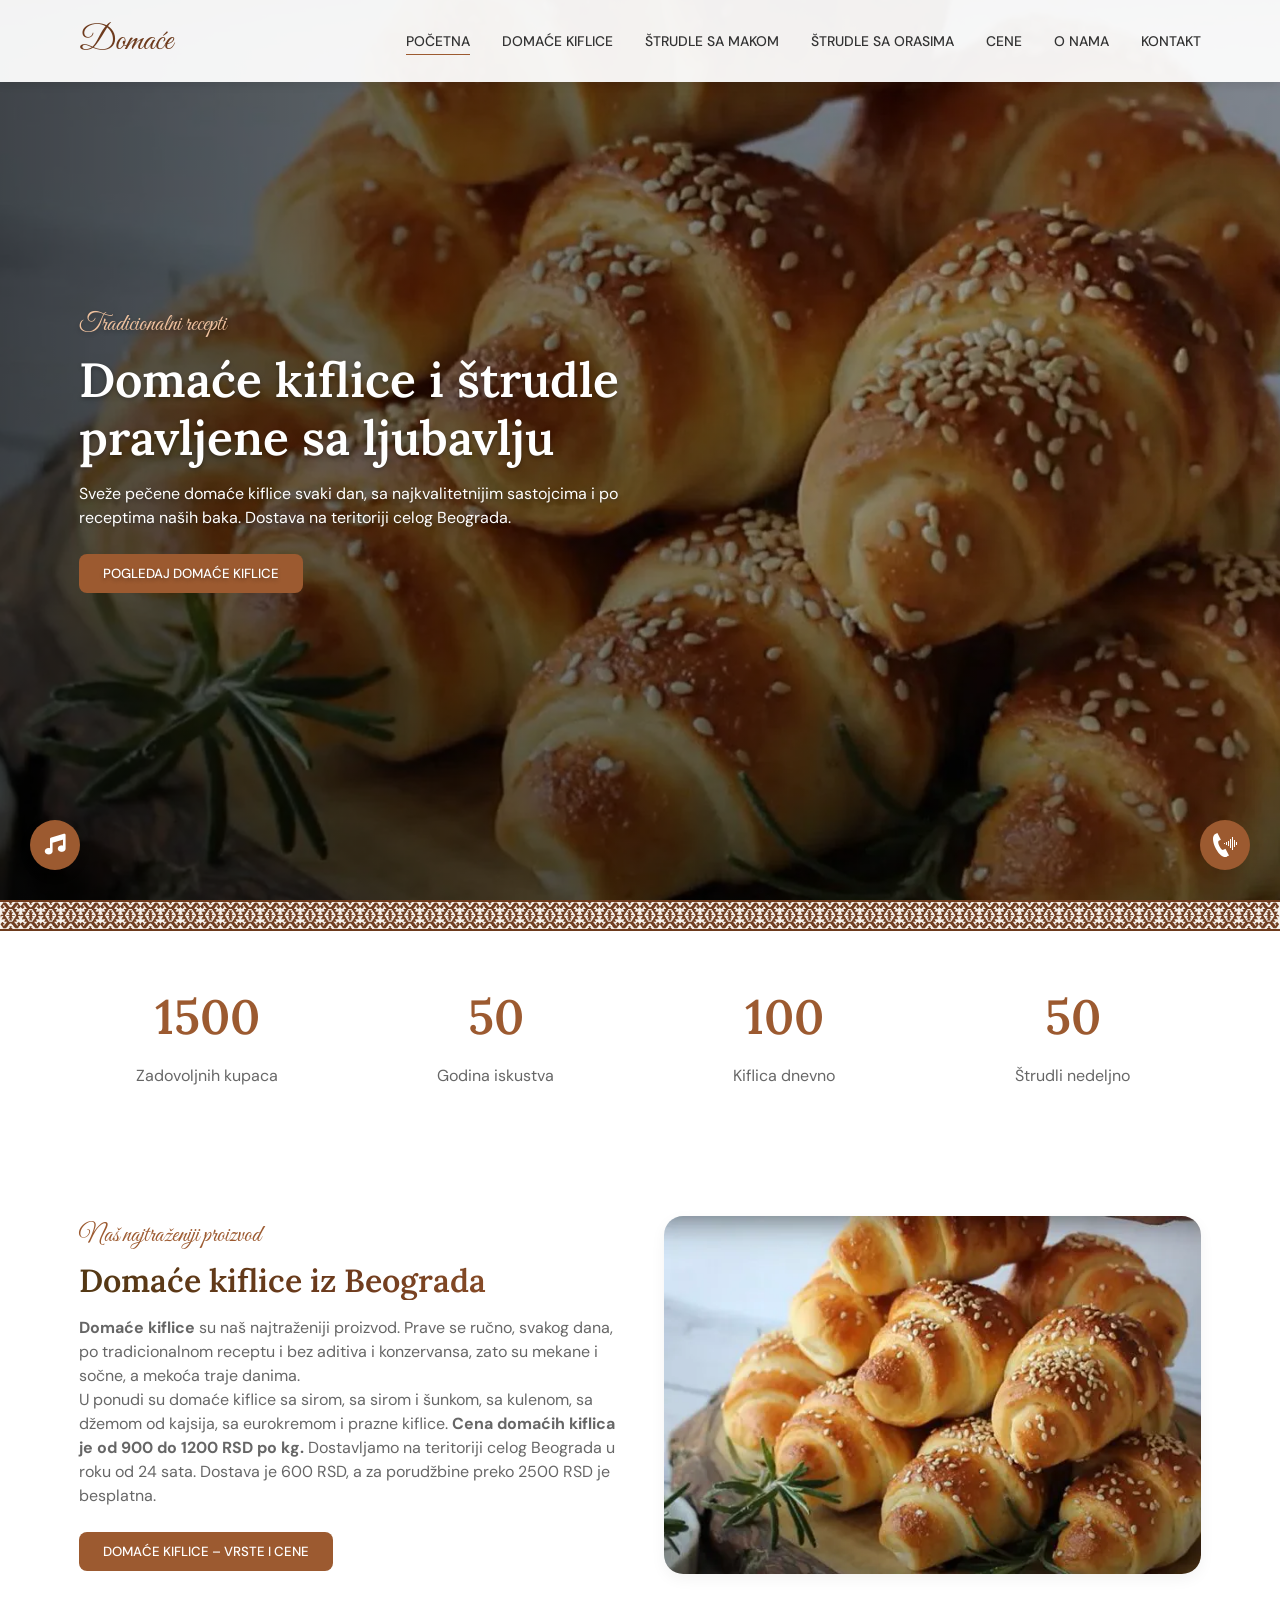
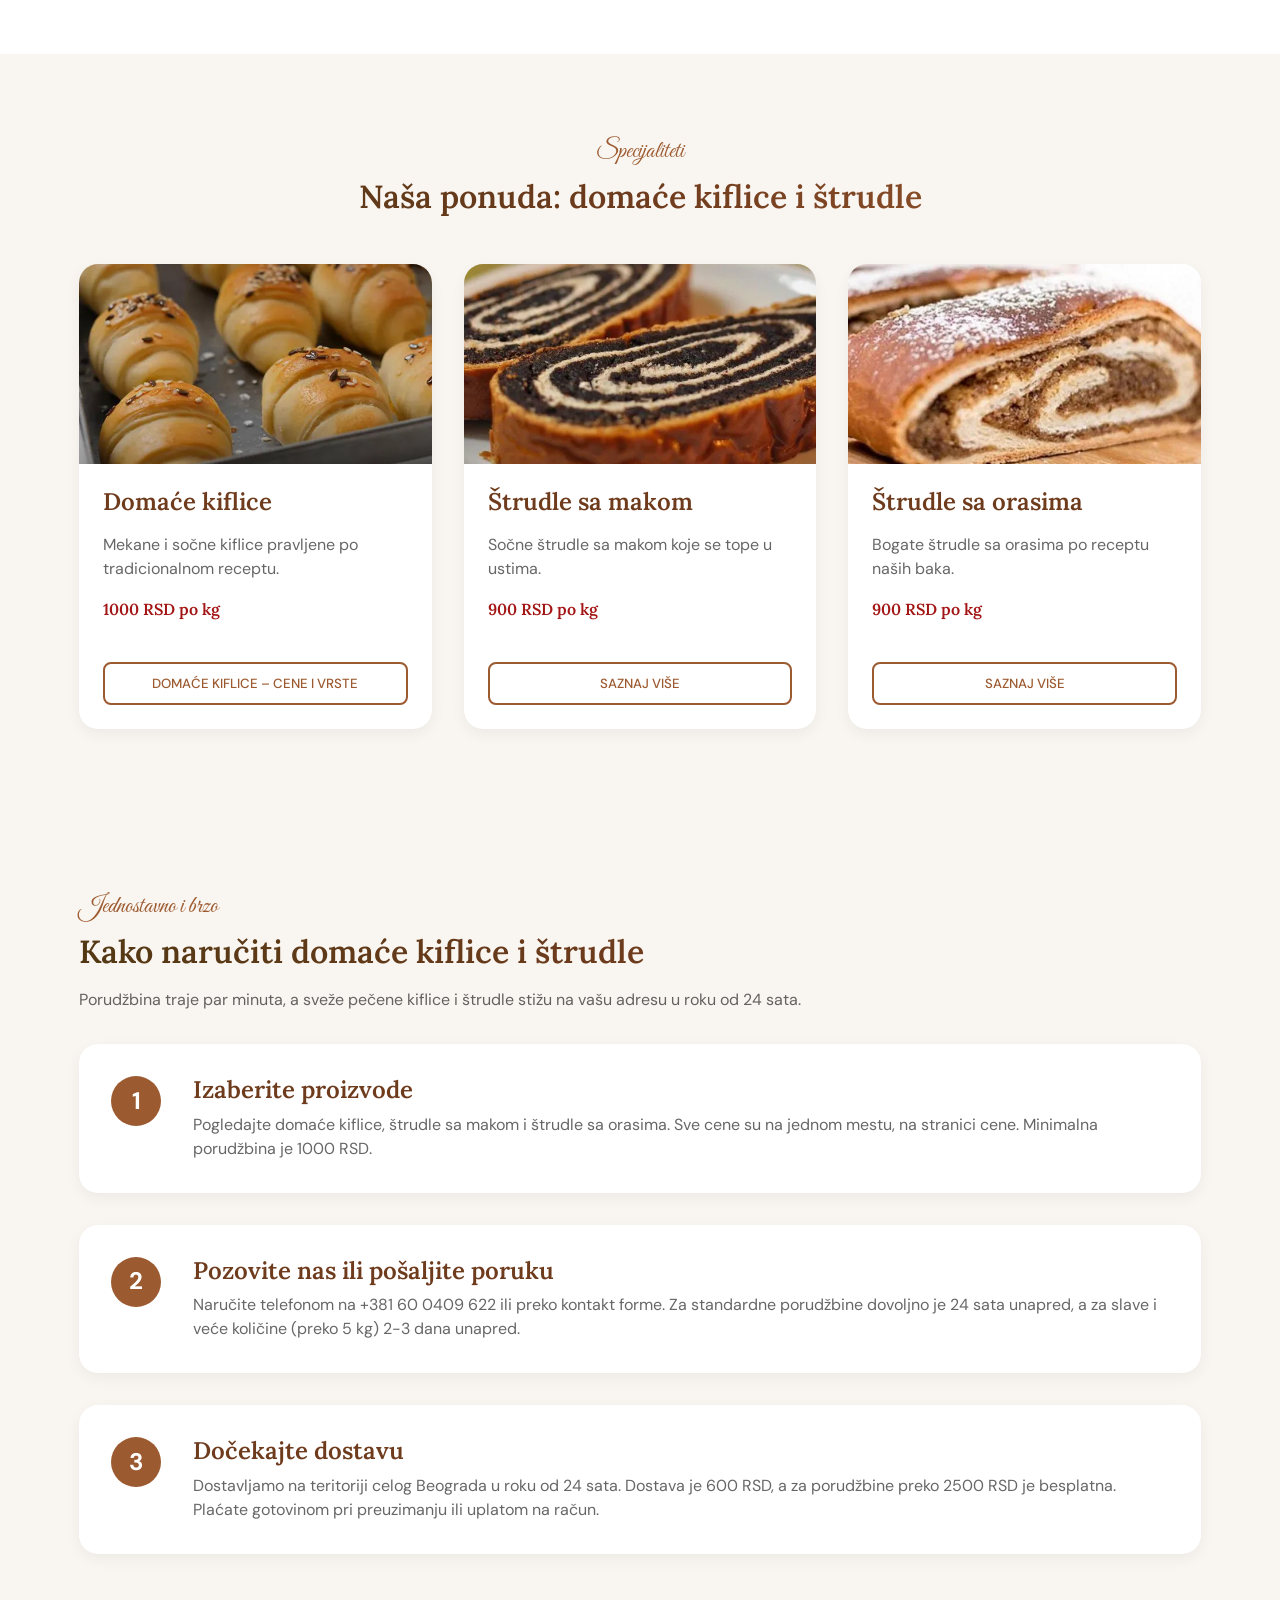
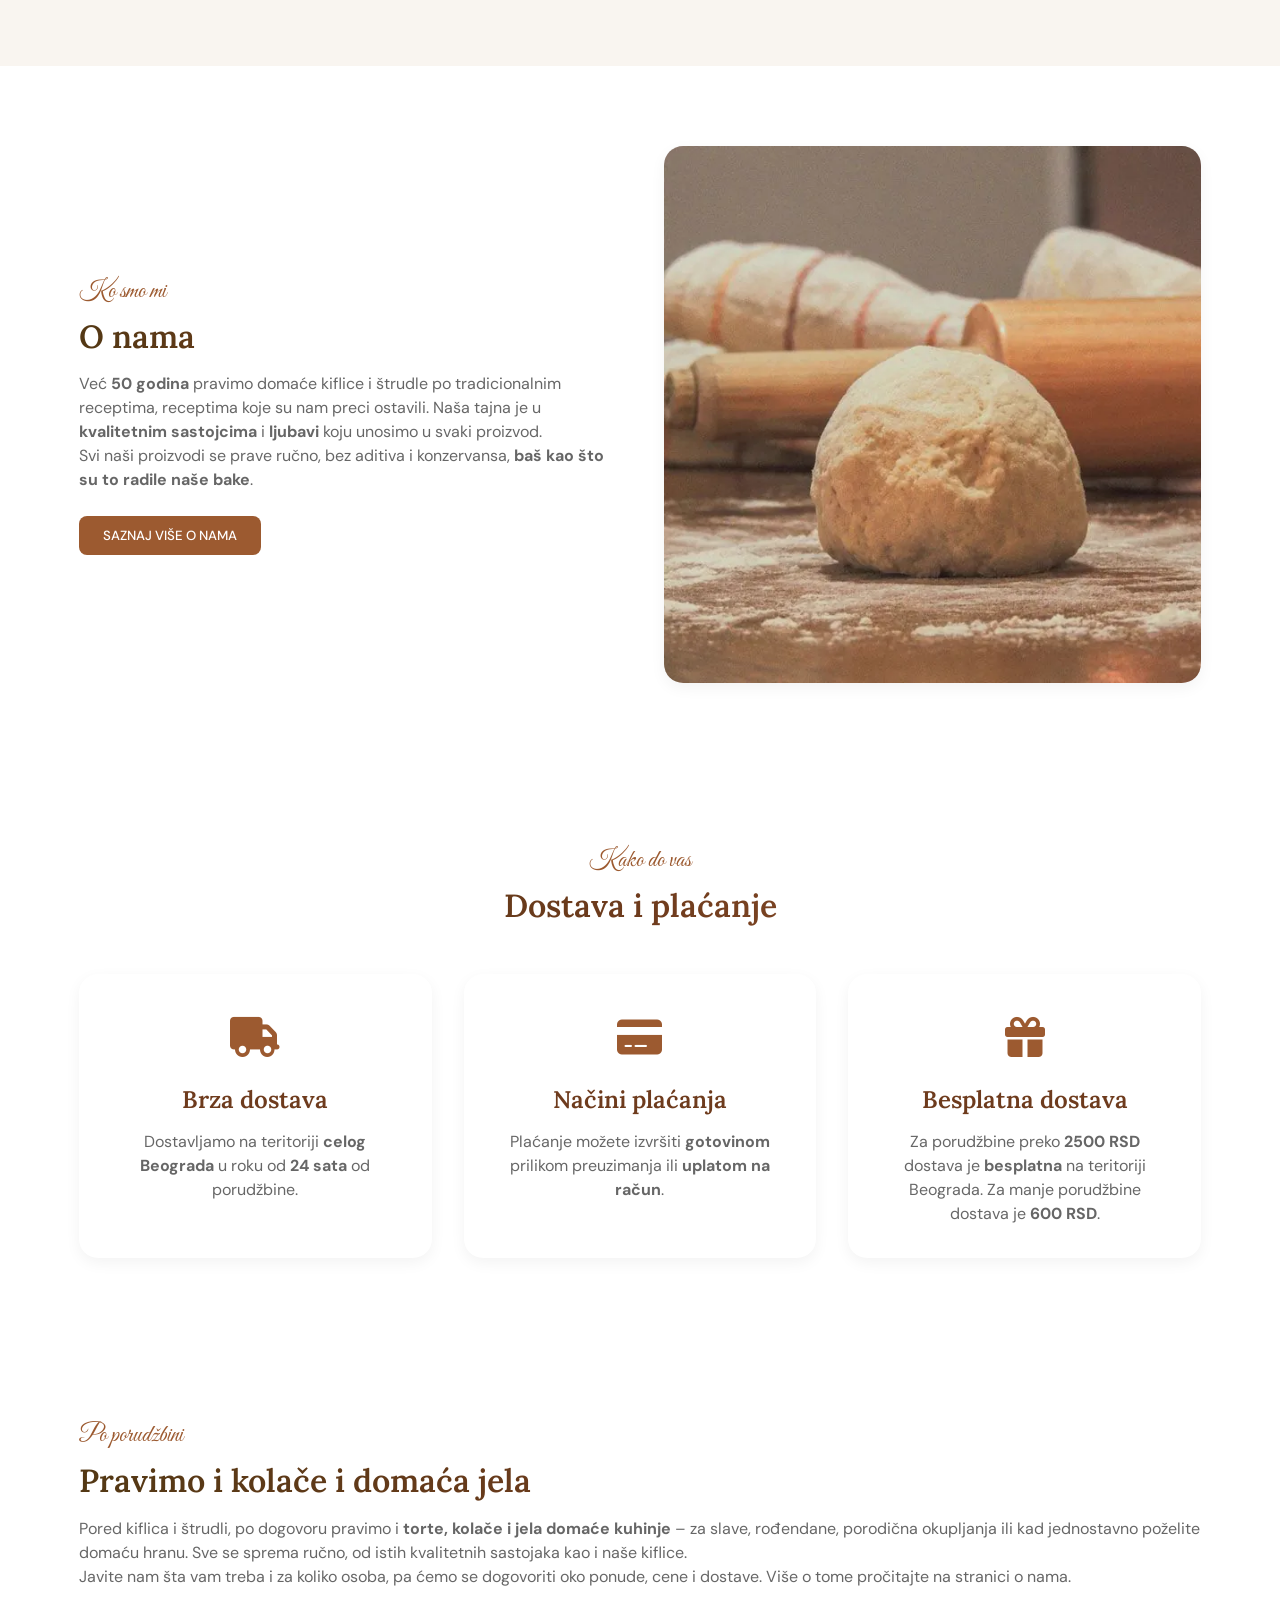
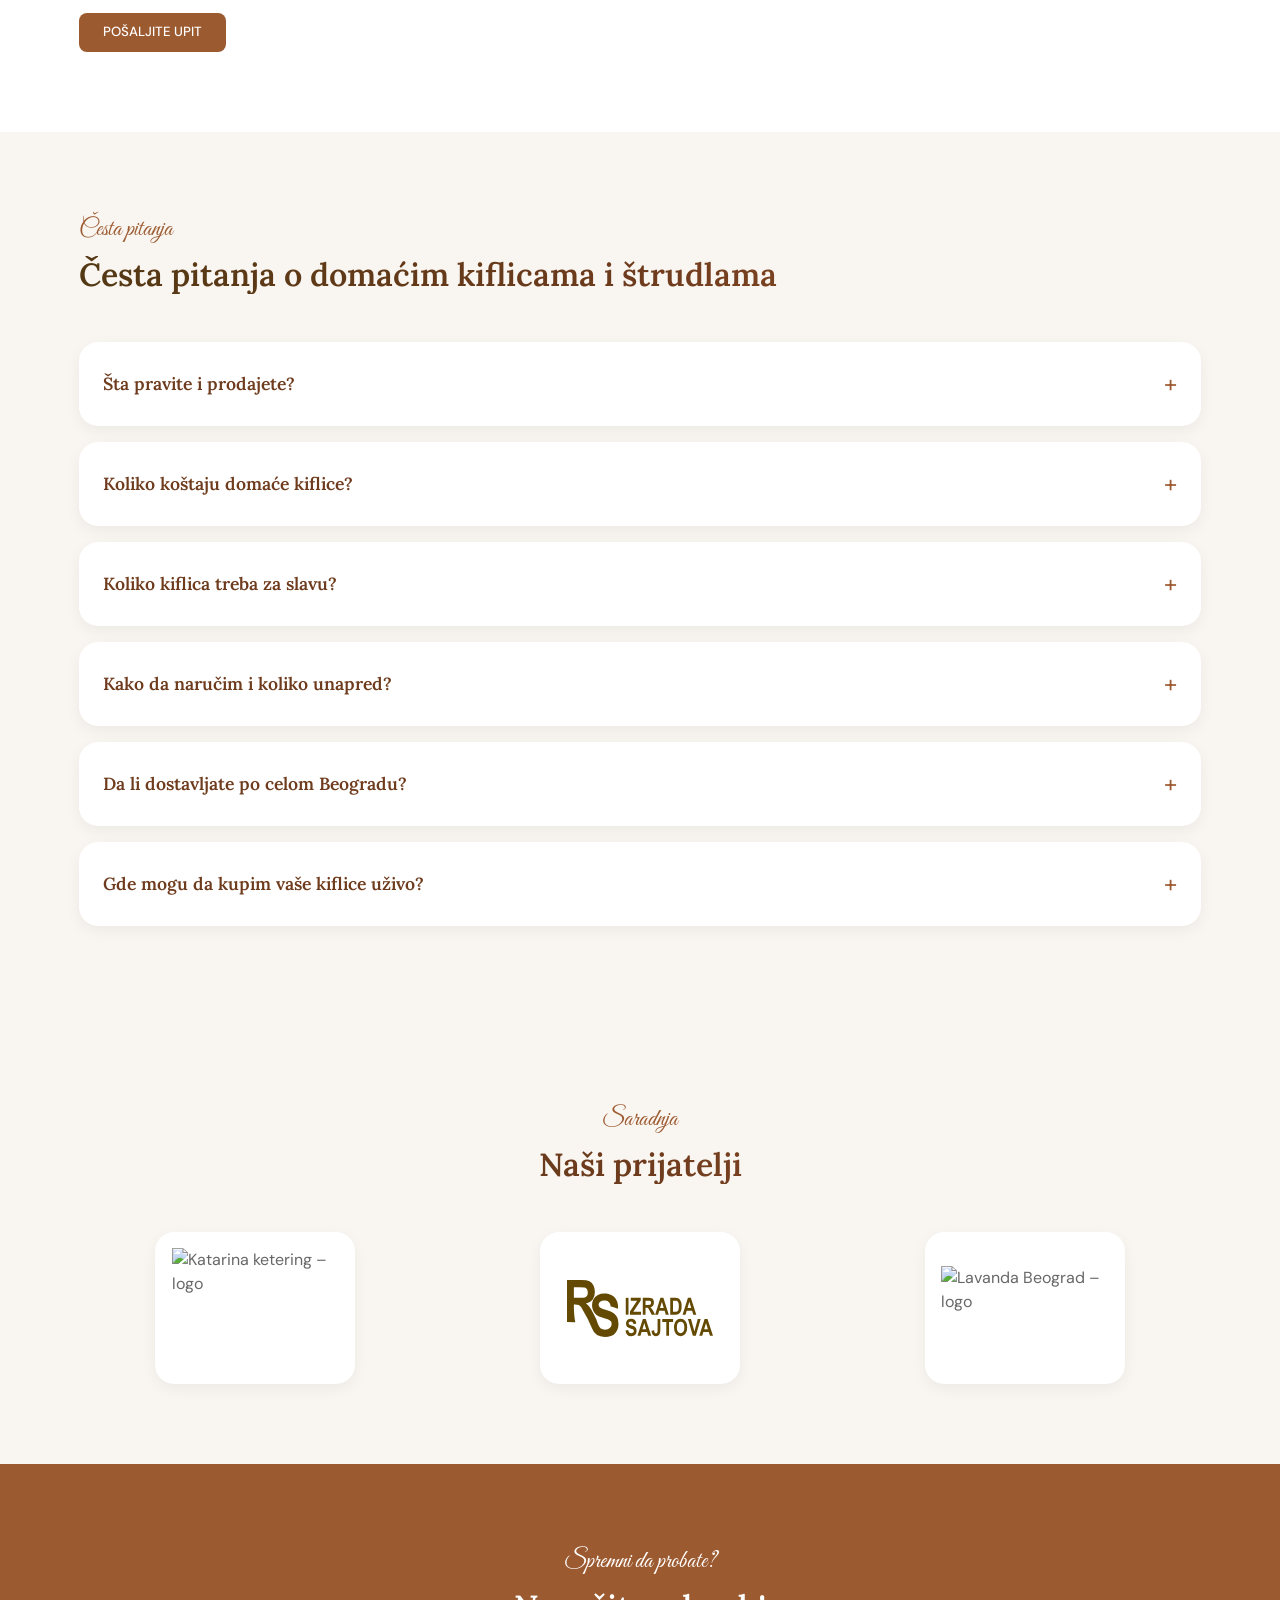
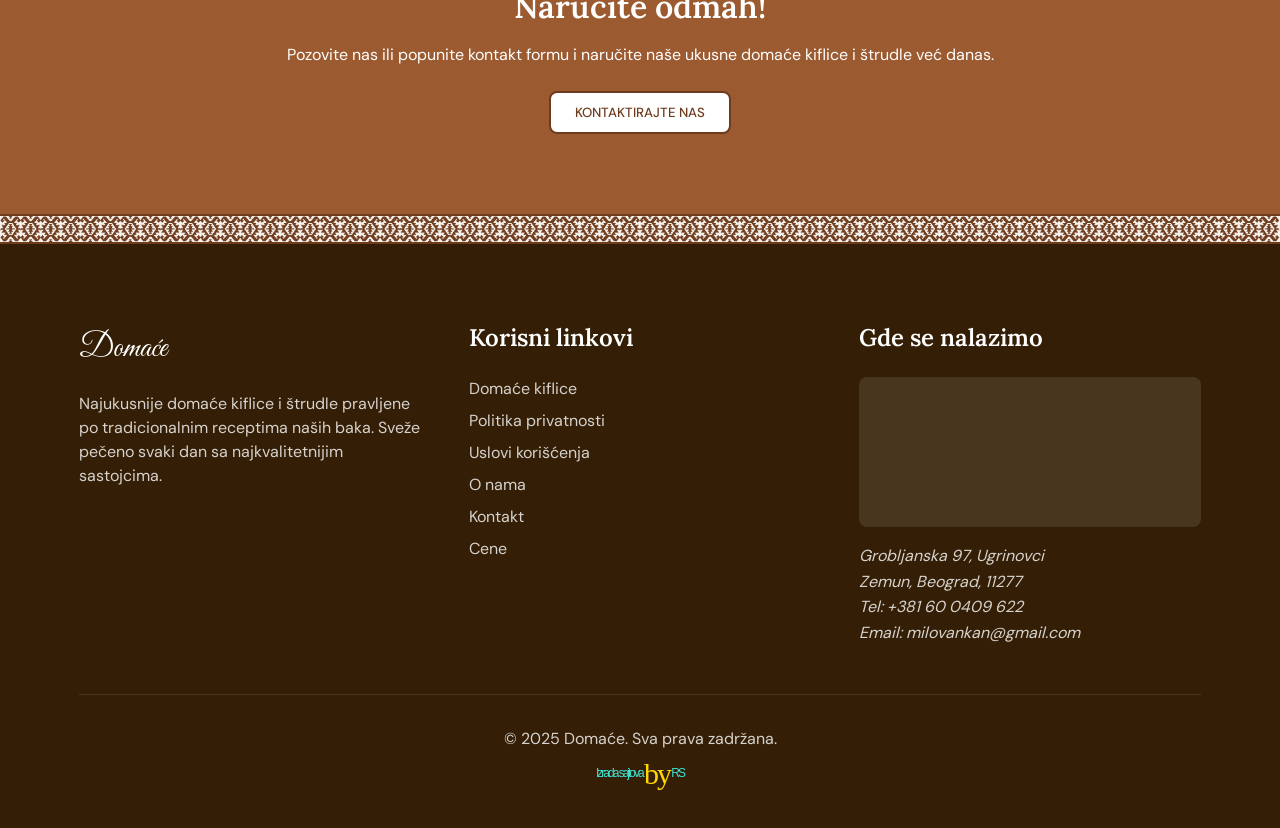
==== commit a5f1ad67: "Add files via upload" ====
--- a/index.html
+++ b/index.html
@@ -7,7 +7,7 @@
 <head>
     <meta charset="UTF-8">
     <meta name="viewport" content="width=device-width, initial-scale=1.0">
-    <title>Domaće kiflice Beograd – sveže pečene | Domaća hrana</title>
+    <title>Domaće kiflice Beograd – sveže pečene, dostava | Domaće</title>
 
     <!-- SEO Meta Tags -->
     <meta name="description" content="Naručite domaće kiflice sa sirom, kulenom, džemom i eurokremom, kao i štrudle sa makom i orasima. Ručno pravljene, sveže pečene, dostava po Beogradu za 24 sata.">
@@ -21,14 +21,14 @@
     <meta property="og:type" content="website">
     <meta property="og:locale" content="sr_RS">
     <meta property="og:url" content="https://domaca-hrana.com/">
-    <meta property="og:title" content="Domaće kiflice Beograd – sveže pečene | Domaća hrana">
+    <meta property="og:title" content="Domaće kiflice Beograd – sveže pečene, dostava | Domaće">
     <meta property="og:description" content="Naručite domaće kiflice sa sirom, kulenom, džemom i eurokremom, kao i štrudle sa makom i orasima. Ručno pravljene, sveže pečene, dostava po Beogradu za 24 sata.">
     <meta property="og:image" content="https://domaca-hrana.com/logos/domace-domaca-hrana.jpg">
     
     <!-- Twitter -->
     <meta name="twitter:card" content="summary_large_image">
     <meta name="twitter:url" content="https://domaca-hrana.com/">
-    <meta name="twitter:title" content="Domaće kiflice Beograd – sveže pečene | Domaća hrana">
+    <meta name="twitter:title" content="Domaće kiflice Beograd – sveže pečene, dostava | Domaće">
     <meta name="twitter:description" content="Naručite domaće kiflice sa sirom, kulenom, džemom i eurokremom, kao i štrudle sa makom i orasima. Ručno pravljene, sveže pečene, dostava po Beogradu za 24 sata.">
     <meta name="twitter:image" content="https://domaca-hrana.com/logos/domace-domaca-hrana.jpg">
     
@@ -60,7 +60,7 @@
     {
       "@type": "Bakery",
       "@id": "https://domaca-hrana.com/#bakery",
-      "name": "Domaće - Najukusnije domaće kiflice i štrudle",
+      "name": "Domaće",
       "url": "https://domaca-hrana.com/",
       "image": "https://domaca-hrana.com/logos/domace-domaca-hrana.jpg",
       "telephone": "+381600409622",
@@ -74,7 +74,12 @@
         "addressCountry": "RS"
       },
       "description": "Specijalizovana hrana sa tradicijom - sveže pečene domaće kiflice i štrudle sa makom i orasima, sa dostavom na kućnu adresu u Beogradu.",
-      "logo": "https://domaca-hrana.com/logos/domace-domaca-hrana.jpg",
+      "logo": {
+        "@type": "ImageObject",
+        "url": "https://domaca-hrana.com/logos/domace-logo-512.png",
+        "width": 512,
+        "height": 512
+      },
       "email": "milovankan@gmail.com",
       "geo": {
         "@type": "GeoCoordinates",
@@ -122,7 +127,7 @@
         {
           "@type": "Offer",
           "name": "Prodaja na pijaci",
-          "description": "Svake subote na pijaci u bloku 44 možete naći naše proizvode i kupiti manje količine"
+          "description": "Svake subote na pijaci u Bloku 44 na Novom Beogradu možete kupiti i manje količine naših kiflica i štrudli."
         }
       ],
       "potentialAction": {
@@ -138,99 +143,189 @@
             "name": "Domaće kiflice",
             "itemListElement": [
               {
-                "@type": "Offer",
-                "price": "1000",
-                "priceCurrency": "RSD",
-                "eligibleQuantity": {
-                  "@type": "QuantitativeValue",
-                  "value": 1,
-                  "unitCode": "KGM"
-                },
-                "itemOffered": {
-                  "@type": "Product",
-                  "name": "Kiflice sa sirom",
-                  "description": "Mekane kiflice punjene kvalitetnim sirom",
-                  "sku": "kiflice-sir"
+                "@type": "Product",
+                "name": "Kiflice sa sirom",
+                "description": "Mekane kiflice punjene kvalitetnim sirom",
+                "sku": "kiflice-sir",
+                "image": "https://domaca-hrana.com/slike/domace-kiflice-novi-beograd-1.webp",
+                "brand": {
+                  "@type": "Brand",
+                  "name": "Domaće"
+                },
+                "offers": {
+                  "@type": "Offer",
+                  "url": "https://domaca-hrana.com/domace-kiflice.html",
+                  "price": "1000",
+                  "priceCurrency": "RSD",
+                  "availability": "https://schema.org/InStock",
+                  "priceSpecification": {
+                    "@type": "UnitPriceSpecification",
+                    "price": "1000",
+                    "priceCurrency": "RSD",
+                    "referenceQuantity": {
+                      "@type": "QuantitativeValue",
+                      "value": 1,
+                      "unitCode": "KGM"
+                    }
+                  },
+                  "seller": {
+                    "@id": "https://domaca-hrana.com/#bakery"
+                  }
                 }
               },
               {
-                "@type": "Offer",
-                "price": "1200",
-                "priceCurrency": "RSD",
-                "eligibleQuantity": {
-                  "@type": "QuantitativeValue",
-                  "value": 1,
-                  "unitCode": "KGM"
-                },
-                "itemOffered": {
-                  "@type": "Product",
-                  "name": "Kiflice sa sirom i šunkom",
-                  "description": "Mekane kiflice punjene šunkom i sirom",
-                  "sku": "kiflice-sir-sunka"
+                "@type": "Product",
+                "name": "Kiflice sa sirom i šunkom",
+                "description": "Mekane kiflice punjene šunkom i sirom",
+                "sku": "kiflice-sir-sunka",
+                "image": "https://domaca-hrana.com/slike/domace-kiflice-novi-beograd-1.webp",
+                "brand": {
+                  "@type": "Brand",
+                  "name": "Domaće"
+                },
+                "offers": {
+                  "@type": "Offer",
+                  "url": "https://domaca-hrana.com/domace-kiflice.html",
+                  "price": "1200",
+                  "priceCurrency": "RSD",
+                  "availability": "https://schema.org/InStock",
+                  "priceSpecification": {
+                    "@type": "UnitPriceSpecification",
+                    "price": "1200",
+                    "priceCurrency": "RSD",
+                    "referenceQuantity": {
+                      "@type": "QuantitativeValue",
+                      "value": 1,
+                      "unitCode": "KGM"
+                    }
+                  },
+                  "seller": {
+                    "@id": "https://domaca-hrana.com/#bakery"
+                  }
                 }
               },
               {
-                "@type": "Offer",
-                "price": "1200",
-                "priceCurrency": "RSD",
-                "eligibleQuantity": {
-                  "@type": "QuantitativeValue",
-                  "value": 1,
-                  "unitCode": "KGM"
-                },
-                "itemOffered": {
-                  "@type": "Product",
-                  "name": "Kiflice sa kulenom",
-                  "description": "Mekane kiflice punjene kulenom",
-                  "sku": "kiflice-kulen"
+                "@type": "Product",
+                "name": "Kiflice sa kulenom",
+                "description": "Mekane kiflice punjene kulenom",
+                "sku": "kiflice-kulen",
+                "image": "https://domaca-hrana.com/slike/domace-kiflice-novi-beograd-1.webp",
+                "brand": {
+                  "@type": "Brand",
+                  "name": "Domaće"
+                },
+                "offers": {
+                  "@type": "Offer",
+                  "url": "https://domaca-hrana.com/domace-kiflice.html",
+                  "price": "1200",
+                  "priceCurrency": "RSD",
+                  "availability": "https://schema.org/InStock",
+                  "priceSpecification": {
+                    "@type": "UnitPriceSpecification",
+                    "price": "1200",
+                    "priceCurrency": "RSD",
+                    "referenceQuantity": {
+                      "@type": "QuantitativeValue",
+                      "value": 1,
+                      "unitCode": "KGM"
+                    }
+                  },
+                  "seller": {
+                    "@id": "https://domaca-hrana.com/#bakery"
+                  }
                 }
               },
               {
-                "@type": "Offer",
-                "price": "1100",
-                "priceCurrency": "RSD",
-                "eligibleQuantity": {
-                  "@type": "QuantitativeValue",
-                  "value": 1,
-                  "unitCode": "KGM"
-                },
-                "itemOffered": {
-                  "@type": "Product",
-                  "name": "Kiflice sa eurokremom",
-                  "description": "Slatke kiflice punjene ukusnim eurokremom",
-                  "sku": "kiflice-eurokrem"
+                "@type": "Product",
+                "name": "Kiflice sa eurokremom",
+                "description": "Slatke kiflice punjene ukusnim eurokremom",
+                "sku": "kiflice-eurokrem",
+                "image": "https://domaca-hrana.com/slike/domace-kiflice-novi-beograd-1.webp",
+                "brand": {
+                  "@type": "Brand",
+                  "name": "Domaće"
+                },
+                "offers": {
+                  "@type": "Offer",
+                  "url": "https://domaca-hrana.com/domace-kiflice.html",
+                  "price": "1100",
+                  "priceCurrency": "RSD",
+                  "availability": "https://schema.org/InStock",
+                  "priceSpecification": {
+                    "@type": "UnitPriceSpecification",
+                    "price": "1100",
+                    "priceCurrency": "RSD",
+                    "referenceQuantity": {
+                      "@type": "QuantitativeValue",
+                      "value": 1,
+                      "unitCode": "KGM"
+                    }
+                  },
+                  "seller": {
+                    "@id": "https://domaca-hrana.com/#bakery"
+                  }
                 }
               },
               {
-                "@type": "Offer",
-                "price": "1000",
-                "priceCurrency": "RSD",
-                "eligibleQuantity": {
-                  "@type": "QuantitativeValue",
-                  "value": 1,
-                  "unitCode": "KGM"
-                },
-                "itemOffered": {
-                  "@type": "Product",
-                  "name": "Kiflice sa džemom",
-                  "description": "Sočne kiflice punjene domaćim džemom od kajsija",
-                  "sku": "kiflice-dzem"
+                "@type": "Product",
+                "name": "Kiflice sa džemom",
+                "description": "Sočne kiflice punjene domaćim džemom od kajsija",
+                "sku": "kiflice-dzem",
+                "image": "https://domaca-hrana.com/slike/domace-kiflice-novi-beograd-1.webp",
+                "brand": {
+                  "@type": "Brand",
+                  "name": "Domaće"
+                },
+                "offers": {
+                  "@type": "Offer",
+                  "url": "https://domaca-hrana.com/domace-kiflice.html",
+                  "price": "1000",
+                  "priceCurrency": "RSD",
+                  "availability": "https://schema.org/InStock",
+                  "priceSpecification": {
+                    "@type": "UnitPriceSpecification",
+                    "price": "1000",
+                    "priceCurrency": "RSD",
+                    "referenceQuantity": {
+                      "@type": "QuantitativeValue",
+                      "value": 1,
+                      "unitCode": "KGM"
+                    }
+                  },
+                  "seller": {
+                    "@id": "https://domaca-hrana.com/#bakery"
+                  }
                 }
               },
               {
-                "@type": "Offer",
-                "price": "900",
-                "priceCurrency": "RSD",
-                "eligibleQuantity": {
-                  "@type": "QuantitativeValue",
-                  "value": 1,
-                  "unitCode": "KGM"
-                },
-                "itemOffered": {
-                  "@type": "Product",
-                  "name": "Prazne kiflice",
-                  "description": "Klasične kiflice bez punjenja, idealne uz obrok",
-                  "sku": "kiflice-prazne"
+                "@type": "Product",
+                "name": "Prazne kiflice",
+                "description": "Klasične kiflice bez punjenja, idealne uz obrok",
+                "sku": "kiflice-prazne",
+                "image": "https://domaca-hrana.com/slike/domace-kiflice-novi-beograd-1.webp",
+                "brand": {
+                  "@type": "Brand",
+                  "name": "Domaće"
+                },
+                "offers": {
+                  "@type": "Offer",
+                  "url": "https://domaca-hrana.com/domace-kiflice.html",
+                  "price": "900",
+                  "priceCurrency": "RSD",
+                  "availability": "https://schema.org/InStock",
+                  "priceSpecification": {
+                    "@type": "UnitPriceSpecification",
+                    "price": "900",
+                    "priceCurrency": "RSD",
+                    "referenceQuantity": {
+                      "@type": "QuantitativeValue",
+                      "value": 1,
+                      "unitCode": "KGM"
+                    }
+                  },
+                  "seller": {
+                    "@id": "https://domaca-hrana.com/#bakery"
+                  }
                 }
               }
             ]
@@ -240,51 +335,96 @@
             "name": "Štrudle sa makom",
             "itemListElement": [
               {
-                "@type": "Offer",
-                "price": "900",
-                "priceCurrency": "RSD",
-                "eligibleQuantity": {
-                  "@type": "QuantitativeValue",
-                  "value": 1,
-                  "unitCode": "KGM"
-                },
-                "itemOffered": {
-                  "@type": "Product",
-                  "name": "Klasična štrudla sa makom",
-                  "description": "Tradicionalna štrudla sa bogatim punjenjem od maka",
-                  "sku": "strudla-mak"
+                "@type": "Product",
+                "name": "Klasična štrudla sa makom",
+                "description": "Tradicionalna štrudla sa bogatim punjenjem od maka",
+                "sku": "strudla-mak",
+                "image": "https://domaca-hrana.com/slike/strudla-sa-makom-2.webp",
+                "brand": {
+                  "@type": "Brand",
+                  "name": "Domaće"
+                },
+                "offers": {
+                  "@type": "Offer",
+                  "url": "https://domaca-hrana.com/strudle-sa-makom.html",
+                  "price": "900",
+                  "priceCurrency": "RSD",
+                  "availability": "https://schema.org/InStock",
+                  "priceSpecification": {
+                    "@type": "UnitPriceSpecification",
+                    "price": "900",
+                    "priceCurrency": "RSD",
+                    "referenceQuantity": {
+                      "@type": "QuantitativeValue",
+                      "value": 1,
+                      "unitCode": "KGM"
+                    }
+                  },
+                  "seller": {
+                    "@id": "https://domaca-hrana.com/#bakery"
+                  }
                 }
               },
               {
-                "@type": "Offer",
-                "price": "1000",
-                "priceCurrency": "RSD",
-                "eligibleQuantity": {
-                  "@type": "QuantitativeValue",
-                  "value": 1,
-                  "unitCode": "KGM"
-                },
-                "itemOffered": {
-                  "@type": "Product",
-                  "name": "Štrudla sa makom i višnjama",
-                  "description": "Štrudla sa kombinacijom maka i sočnih višanja",
-                  "sku": "strudla-mak-visnje"
+                "@type": "Product",
+                "name": "Štrudla sa makom i višnjama",
+                "description": "Štrudla sa kombinacijom maka i sočnih višanja",
+                "sku": "strudla-mak-visnje",
+                "image": "https://domaca-hrana.com/slike/strudla-sa-makom-2.webp",
+                "brand": {
+                  "@type": "Brand",
+                  "name": "Domaće"
+                },
+                "offers": {
+                  "@type": "Offer",
+                  "url": "https://domaca-hrana.com/strudle-sa-makom.html",
+                  "price": "1000",
+                  "priceCurrency": "RSD",
+                  "availability": "https://schema.org/InStock",
+                  "priceSpecification": {
+                    "@type": "UnitPriceSpecification",
+                    "price": "1000",
+                    "priceCurrency": "RSD",
+                    "referenceQuantity": {
+                      "@type": "QuantitativeValue",
+                      "value": 1,
+                      "unitCode": "KGM"
+                    }
+                  },
+                  "seller": {
+                    "@id": "https://domaca-hrana.com/#bakery"
+                  }
                 }
               },
               {
-                "@type": "Offer",
-                "price": "900",
-                "priceCurrency": "RSD",
-                "eligibleQuantity": {
-                  "@type": "QuantitativeValue",
-                  "value": 1,
-                  "unitCode": "KGM"
-                },
-                "itemOffered": {
-                  "@type": "Product",
-                  "name": "Posna štrudla sa makom",
-                  "description": "Posna varijanta štrudle sa makom, bez jaja i mlečnih proizvoda",
-                  "sku": "strudla-mak-posna"
+                "@type": "Product",
+                "name": "Posna štrudla sa makom",
+                "description": "Posna varijanta štrudle sa makom, bez jaja i mlečnih proizvoda",
+                "sku": "strudla-mak-posna",
+                "image": "https://domaca-hrana.com/slike/strudla-sa-makom-2.webp",
+                "brand": {
+                  "@type": "Brand",
+                  "name": "Domaće"
+                },
+                "offers": {
+                  "@type": "Offer",
+                  "url": "https://domaca-hrana.com/strudle-sa-makom.html",
+                  "price": "900",
+                  "priceCurrency": "RSD",
+                  "availability": "https://schema.org/InStock",
+                  "priceSpecification": {
+                    "@type": "UnitPriceSpecification",
+                    "price": "900",
+                    "priceCurrency": "RSD",
+                    "referenceQuantity": {
+                      "@type": "QuantitativeValue",
+                      "value": 1,
+                      "unitCode": "KGM"
+                    }
+                  },
+                  "seller": {
+                    "@id": "https://domaca-hrana.com/#bakery"
+                  }
                 }
               }
             ]
@@ -294,57 +434,175 @@
             "name": "Štrudle sa orasima",
             "itemListElement": [
               {
-                "@type": "Offer",
-                "price": "900",
-                "priceCurrency": "RSD",
-                "eligibleQuantity": {
-                  "@type": "QuantitativeValue",
-                  "value": 1,
-                  "unitCode": "KGM"
-                },
-                "itemOffered": {
-                  "@type": "Product",
-                  "name": "Klasična štrudla sa orasima",
-                  "description": "Tradicionalna štrudla sa bogatim punjenjem od oraha",
-                  "sku": "strudla-orasi"
+                "@type": "Product",
+                "name": "Klasična štrudla sa orasima",
+                "description": "Tradicionalna štrudla sa bogatim punjenjem od oraha",
+                "sku": "strudla-orasi",
+                "image": "https://domaca-hrana.com/slike/strudla-sa-orasima-1.webp",
+                "brand": {
+                  "@type": "Brand",
+                  "name": "Domaće"
+                },
+                "offers": {
+                  "@type": "Offer",
+                  "url": "https://domaca-hrana.com/strudle-sa-orasima.html",
+                  "price": "900",
+                  "priceCurrency": "RSD",
+                  "availability": "https://schema.org/InStock",
+                  "priceSpecification": {
+                    "@type": "UnitPriceSpecification",
+                    "price": "900",
+                    "priceCurrency": "RSD",
+                    "referenceQuantity": {
+                      "@type": "QuantitativeValue",
+                      "value": 1,
+                      "unitCode": "KGM"
+                    }
+                  },
+                  "seller": {
+                    "@id": "https://domaca-hrana.com/#bakery"
+                  }
                 }
               },
               {
-                "@type": "Offer",
-                "price": "1000",
-                "priceCurrency": "RSD",
-                "eligibleQuantity": {
-                  "@type": "QuantitativeValue",
-                  "value": 1,
-                  "unitCode": "KGM"
-                },
-                "itemOffered": {
-                  "@type": "Product",
-                  "name": "Štrudla sa orasima i medom",
-                  "description": "Štrudla sa orasima i dodatkom domaćeg meda za poseban ukus",
-                  "sku": "strudla-orasi-med"
+                "@type": "Product",
+                "name": "Štrudla sa orasima i medom",
+                "description": "Štrudla sa orasima i dodatkom domaćeg meda za poseban ukus",
+                "sku": "strudla-orasi-med",
+                "image": "https://domaca-hrana.com/slike/strudla-sa-orasima-1.webp",
+                "brand": {
+                  "@type": "Brand",
+                  "name": "Domaće"
+                },
+                "offers": {
+                  "@type": "Offer",
+                  "url": "https://domaca-hrana.com/strudle-sa-orasima.html",
+                  "price": "1000",
+                  "priceCurrency": "RSD",
+                  "availability": "https://schema.org/InStock",
+                  "priceSpecification": {
+                    "@type": "UnitPriceSpecification",
+                    "price": "1000",
+                    "priceCurrency": "RSD",
+                    "referenceQuantity": {
+                      "@type": "QuantitativeValue",
+                      "value": 1,
+                      "unitCode": "KGM"
+                    }
+                  },
+                  "seller": {
+                    "@id": "https://domaca-hrana.com/#bakery"
+                  }
                 }
               },
               {
-                "@type": "Offer",
-                "price": "900",
-                "priceCurrency": "RSD",
-                "eligibleQuantity": {
-                  "@type": "QuantitativeValue",
-                  "value": 1,
-                  "unitCode": "KGM"
-                },
-                "itemOffered": {
-                  "@type": "Product",
-                  "name": "Posna štrudla sa orasima",
-                  "description": "Posna varijanta štrudle sa orasima, bez jaja i mlečnih proizvoda",
-                  "sku": "strudla-orasi-posna"
+                "@type": "Product",
+                "name": "Posna štrudla sa orasima",
+                "description": "Posna varijanta štrudle sa orasima, bez jaja i mlečnih proizvoda",
+                "sku": "strudla-orasi-posna",
+                "image": "https://domaca-hrana.com/slike/strudla-sa-orasima-1.webp",
+                "brand": {
+                  "@type": "Brand",
+                  "name": "Domaće"
+                },
+                "offers": {
+                  "@type": "Offer",
+                  "url": "https://domaca-hrana.com/strudle-sa-orasima.html",
+                  "price": "900",
+                  "priceCurrency": "RSD",
+                  "availability": "https://schema.org/InStock",
+                  "priceSpecification": {
+                    "@type": "UnitPriceSpecification",
+                    "price": "900",
+                    "priceCurrency": "RSD",
+                    "referenceQuantity": {
+                      "@type": "QuantitativeValue",
+                      "value": 1,
+                      "unitCode": "KGM"
+                    }
+                  },
+                  "seller": {
+                    "@id": "https://domaca-hrana.com/#bakery"
+                  }
                 }
               }
             ]
           }
         ]
+      },
+      "alternateName": [
+        "Domaće kiflice i štrudle",
+        "Domaća hrana"
+      ],
+      "paymentAccepted": "Gotovina, uplata na račun",
+      "currenciesAccepted": "RSD"
+    },
+    {
+      "@type": "WebSite",
+      "@id": "https://domaca-hrana.com/#website",
+      "url": "https://domaca-hrana.com/",
+      "name": "Domaće",
+      "alternateName": [
+        "Domaće kiflice i štrudle",
+        "domaca-hrana.com"
+      ],
+      "inLanguage": "sr-Latn",
+      "publisher": {
+        "@id": "https://domaca-hrana.com/#bakery"
       }
+    },
+    {
+      "@type": "FAQPage",
+      "mainEntity": [
+        {
+          "@type": "Question",
+          "name": "Šta pravite i prodajete?",
+          "acceptedAnswer": {
+            "@type": "Answer",
+            "text": "Pravimo domaće kiflice sa sirom, sa sirom i šunkom, sa kulenom, sa eurokremom, sa džemom od kajsija i prazne kiflice, kao i štrudle sa makom i štrudle sa orasima, uključujući posne. Po porudžbini pravimo i torte, kolače i jela domaće kuhinje."
+          }
+        },
+        {
+          "@type": "Question",
+          "name": "Koliko koštaju domaće kiflice?",
+          "acceptedAnswer": {
+            "@type": "Answer",
+            "text": "Cena domaćih kiflica je od 900 do 1200 RSD po kg, u zavisnosti od punjenja. U jednom kilogramu ima oko 30 punjenih kiflica. Sve cene pogledajte na stranici cene."
+          }
+        },
+        {
+          "@type": "Question",
+          "name": "Koliko kiflica treba za slavu?",
+          "acceptedAnswer": {
+            "@type": "Answer",
+            "text": "Računajte 3 do 4 kiflice po gostu kada se služe uz ostalu hranu. U kilogramu ima oko 30 kiflica, pa je za 20 gostiju potrebno 2 do 3 kg, a za 50 gostiju 5 do 7 kg. Pogledajte tabelu sa količinama."
+          }
+        },
+        {
+          "@type": "Question",
+          "name": "Kako da naručim i koliko unapred?",
+          "acceptedAnswer": {
+            "@type": "Answer",
+            "text": "Naručite telefonom na +381 60 0409 622 ili preko kontakt forme. Dovoljno je 24 sata unapred, a za veće porudžbine (preko 5 kg) i slave 2-3 dana unapred. Minimalna porudžbina je 1000 RSD."
+          }
+        },
+        {
+          "@type": "Question",
+          "name": "Da li dostavljate po celom Beogradu?",
+          "acceptedAnswer": {
+            "@type": "Answer",
+            "text": "Da, dostavljamo na teritoriji celog Beograda u roku od 24 sata od porudžbine. Dostava je 600 RSD, a za porudžbine preko 2500 RSD je besplatna."
+          }
+        },
+        {
+          "@type": "Question",
+          "name": "Gde mogu da kupim vaše kiflice uživo?",
+          "acceptedAnswer": {
+            "@type": "Answer",
+            "text": "Svake subote nas možete naći na pijaci u Bloku 44 na Novom Beogradu, gde možete kupiti i manje količine kiflica i štrudli."
+          }
+        }
+      ]
     }
   ]
 }
@@ -418,11 +676,11 @@
         <picture>
             <source media="(max-width: 640px)" srcset="slike/domace-kiflice-640w.webp">
             <source media="(max-width: 1024px)" srcset="slike/domace-kiflice-1024w.webp">
-            <img fetchpriority="high" src="slike/domace-kiflice.webp" width="1920" height="1080" alt="Sveže pečene domaće kiflice i štrudle sa makom i orasima" class="hero-image" title="Domaće kiflice i štrudle">
+            <img fetchpriority="high" src="slike/domace-kiflice.webp" width="1920" height="1080" alt="Sveže pečene domaće kiflice sa susamom" class="hero-image">
         </picture>
     </section>
         <div class="dekor">
-        <img loading="lazy" src="slike/domace-iz-srbije-dekoracija.png" width="2000" height="42" alt="domace iz srbije">
+        <img loading="lazy" src="slike/domace-iz-srbije-dekoracija.png" width="2000" height="42" alt="">
     </div>
 
     <!-- Counter Section -->
@@ -460,7 +718,7 @@
                 <a href="domace-kiflice.html" class="btn btn-primary">Domaće kiflice – vrste i cene</a>
             </div>
             <div class="about-image">
-                <img loading="lazy" class="interactive-div" src="slike/domace-kiflice-novi-beograd-9.webp" width="600" height="400" alt="Domaće kiflice sa susamom na drvenoj dasci" title="Domaće kiflice">
+                <img loading="lazy" class="interactive-div" src="slike/domace-kiflice-novi-beograd-9.webp" width="600" height="400" alt="Domaće kiflice sa susamom na drvenoj dasci">
             </div>
         </div>
     </section>
@@ -472,7 +730,7 @@
             
             <div class="products ">
                 <div class="product-card interactive-div">
-                    <img loading="lazy" src="slike/domace-kiflice-novi-beograd-1.webp" width="600" height="400" alt="Domaće kiflice sa susamom i semenkama sveže pečene u tepsiji" title="Domaće kiflice">
+                    <img loading="lazy" src="slike/domace-kiflice-novi-beograd-1.webp" width="600" height="400" alt="Domaće kiflice sa susamom i semenkama sveže pečene u tepsiji">
                     <div class="product-content">
                         <h3>Domaće kiflice</h3>
                         <p>Mekane i sočne kiflice pravljene po tradicionalnom receptu.</p>
@@ -482,7 +740,7 @@
                 </div>
                 
                 <div class="product-card interactive-div">
-                    <img loading="lazy" src="slike/strudla-sa-makom-2.webp" width="600" height="400" alt="Sveže pečena štrudla sa makom" title="Štrudle sa makom">
+                    <img loading="lazy" src="slike/strudla-sa-makom-2.webp" width="600" height="400" alt="Kriške štrudle sa makom sa bogatim punjenjem">
                     <div class="product-content">
                         <h3>Štrudle sa makom</h3>
                         <p>Sočne štrudle sa makom koje se tope u ustima.</p>
@@ -492,12 +750,47 @@
                 </div>
                 
                 <div class="product-card interactive-div">
-                    <img loading="lazy" src="slike/strudla-sa-orasima-1.webp" width="600" height="400" alt="Mekana domaća štrudla sa orasima" title="Štrudle sa orasima">
+                    <img loading="lazy" src="slike/strudla-sa-orasima-1.webp" width="600" height="400" alt="Kriška štrudle sa orasima posuta šećerom u prahu">
                     <div class="product-content">
                         <h3>Štrudle sa orasima</h3>
                         <p>Bogate štrudle sa orasima po receptu naših baka.</p>
                         <div class="product-price">900 RSD po kg</div>
                         <a href="strudle-sa-orasima.html" class="btn btn-secondary">Saznaj više</a>
+                    </div>
+                </div>
+            </div>
+        </div>
+    </section>
+
+    <!-- Order Steps Section -->
+    <section class="process-section order-steps">
+        <div class="container">
+            <span class="subtitle">Jednostavno i brzo</span>
+            <h2>Kako naručiti domaće kiflice i štrudle</h2>
+            <p>Porudžbina traje par minuta, a sveže pečene kiflice i štrudle stižu na vašu adresu u roku od 24 sata.</p>
+
+            <div class="process-steps">
+                <div class="process-step interactive-div">
+                    <div class="step-number">1</div>
+                    <div class="step-content">
+                        <h3>Izaberite proizvode</h3>
+                        <p>Pogledajte <a href="domace-kiflice.html">domaće kiflice</a>, <a href="strudle-sa-makom.html">štrudle sa makom</a> i <a href="strudle-sa-orasima.html">štrudle sa orasima</a>. Sve cene su na jednom mestu, na stranici <a href="cene.html">cene</a>. Minimalna porudžbina je 1000 RSD.</p>
+                    </div>
+                </div>
+
+                <div class="process-step interactive-div">
+                    <div class="step-number">2</div>
+                    <div class="step-content">
+                        <h3>Pozovite nas ili pošaljite poruku</h3>
+                        <p>Naručite telefonom na <a href="tel:+381600409622" class="trackcall">+381 60 0409 622</a> ili preko <a href="kontakt.html">kontakt forme</a>. Za standardne porudžbine dovoljno je 24 sata unapred, a za slave i veće količine (preko 5 kg) 2-3 dana unapred.</p>
+                    </div>
+                </div>
+
+                <div class="process-step interactive-div">
+                    <div class="step-number">3</div>
+                    <div class="step-content">
+                        <h3>Dočekajte dostavu</h3>
+                        <p>Dostavljamo na teritoriji celog Beograda u roku od 24 sata. Dostava je 600 RSD, a za porudžbine preko 2500 RSD je besplatna. Plaćate gotovinom pri preuzimanju ili uplatom na račun.</p>
                     </div>
                 </div>
             </div>
@@ -515,7 +808,7 @@
                 <a href="o-nama.html" class="btn btn-primary">Saznaj više o nama</a>
             </div>
             <div class="about-image">
-                <img loading="lazy" class="interactive-div" src="slike/domaca-hrana-domace-kiflice-2.webp" width="600" height="600" alt="Priprema domaćih kiflica i štrudli" title="Priprema domaćih kiflica">
+                <img loading="lazy" class="interactive-div" src="slike/domaca-hrana-domace-kiflice-2.webp" width="600" height="600" alt="Domaće testo za kiflice i štrudle sa oklagijom">
             </div>
         </div>
     </section>
@@ -548,6 +841,89 @@
         </div>
     </section>
 
+    <!-- Other Food Section -->
+    <section class="about-section other-food">
+        <div class="container">
+            <div class="about-content">
+                <span class="subtitle">Po porudžbini</span>
+                <h2>Pravimo i kolače i domaća jela</h2>
+                <p>Pored kiflica i štrudli, po dogovoru pravimo i <strong>torte, kolače i jela domaće kuhinje</strong> – za slave, rođendane, porodična okupljanja ili kad jednostavno poželite domaću hranu. Sve se sprema ručno, od istih kvalitetnih sastojaka kao i naše kiflice.</p>
+                <p>Javite nam šta vam treba i za koliko osoba, pa ćemo se dogovoriti oko ponude, cene i dostave. Više o tome pročitajte na stranici <a href="o-nama.html#kolaci-i-domaca-jela">o nama</a>.</p>
+                <a href="kontakt.html" class="btn btn-primary">Pošaljite upit</a>
+            </div>
+        </div>
+    </section>
+
+    <!-- FAQ Section -->
+    <section class="faq-section">
+        <div class="container">
+            <span class="subtitle">Česta pitanja</span>
+            <h2>Česta pitanja o domaćim kiflicama i štrudlama</h2>
+
+            <div class="faq-container">
+                <div class="faq-item interactive-div">
+                    <div class="faq-question">
+                        <h3>Šta pravite i prodajete?</h3>
+                        <span class="faq-toggle">+</span>
+                    </div>
+                    <div class="faq-answer">
+                        <p>Pravimo <a href="domace-kiflice.html">domaće kiflice</a> sa sirom, sa sirom i šunkom, sa kulenom, sa eurokremom, sa džemom od kajsija i prazne kiflice, kao i <a href="strudle-sa-makom.html">štrudle sa makom</a> i <a href="strudle-sa-orasima.html">štrudle sa orasima</a>, uključujući posne. Po porudžbini pravimo i torte, kolače i jela domaće kuhinje.</p>
+                    </div>
+                </div>
+
+                <div class="faq-item interactive-div">
+                    <div class="faq-question">
+                        <h3>Koliko koštaju domaće kiflice?</h3>
+                        <span class="faq-toggle">+</span>
+                    </div>
+                    <div class="faq-answer">
+                        <p>Cena domaćih kiflica je od 900 do 1200 RSD po kg, u zavisnosti od punjenja. U jednom kilogramu ima oko 30 punjenih kiflica. Sve cene pogledajte na stranici <a href="cene.html">cene</a>.</p>
+                    </div>
+                </div>
+
+                <div class="faq-item interactive-div">
+                    <div class="faq-question">
+                        <h3>Koliko kiflica treba za slavu?</h3>
+                        <span class="faq-toggle">+</span>
+                    </div>
+                    <div class="faq-answer">
+                        <p>Računajte 3 do 4 kiflice po gostu kada se služe uz ostalu hranu. U kilogramu ima oko 30 kiflica, pa je za 20 gostiju potrebno 2 do 3 kg, a za 50 gostiju 5 do 7 kg. Pogledajte <a href="domace-kiflice.html#koliko-kiflica">tabelu sa količinama</a>.</p>
+                    </div>
+                </div>
+
+                <div class="faq-item interactive-div">
+                    <div class="faq-question">
+                        <h3>Kako da naručim i koliko unapred?</h3>
+                        <span class="faq-toggle">+</span>
+                    </div>
+                    <div class="faq-answer">
+                        <p>Naručite telefonom na <a href="tel:+381600409622" class="trackcall">+381 60 0409 622</a> ili preko <a href="kontakt.html">kontakt forme</a>. Dovoljno je 24 sata unapred, a za veće porudžbine (preko 5 kg) i slave 2-3 dana unapred. Minimalna porudžbina je 1000 RSD.</p>
+                    </div>
+                </div>
+
+                <div class="faq-item interactive-div">
+                    <div class="faq-question">
+                        <h3>Da li dostavljate po celom Beogradu?</h3>
+                        <span class="faq-toggle">+</span>
+                    </div>
+                    <div class="faq-answer">
+                        <p>Da, dostavljamo na teritoriji celog Beograda u roku od 24 sata od porudžbine. Dostava je 600 RSD, a za porudžbine preko 2500 RSD je besplatna.</p>
+                    </div>
+                </div>
+
+                <div class="faq-item interactive-div">
+                    <div class="faq-question">
+                        <h3>Gde mogu da kupim vaše kiflice uživo?</h3>
+                        <span class="faq-toggle">+</span>
+                    </div>
+                    <div class="faq-answer">
+                        <p>Svake subote nas možete naći na pijaci u Bloku 44 na Novom Beogradu, gde možete kupiti i manje količine kiflica i štrudli.</p>
+                    </div>
+                </div>
+            </div>
+        </div>
+    </section>
+
     <!-- Partners Section -->
     <section class="partners-section">
         <div class="container">
@@ -556,13 +932,13 @@
             
             <div class="partners">
                 <a href="https://katarinaketering.com/" class="partner interactive-div">
-                    <img loading="lazy" src="logos/katarina-ketering-logo.png" width="167" height="120" alt="Katarina ketering" title="Katarina ketering">
+                    <img loading="lazy" src="logos/katarina-ketering-logo.png" width="167" height="120" alt="Katarina ketering – logo">
                 </a>
                 <a href="https://izrada-sajtova-rs.com/" class="partner interactive-div">
-                    <img loading="lazy" src="logos/izrada-sajtova-rs.svg" width="1447" height="555" alt="Izrada web sajtova" title="Izrada web sajtova">
+                    <img loading="lazy" src="logos/izrada-sajtova-rs.svg" width="1447" height="555" alt="Izrada sajtova RS – logo">
                 </a>
                 <a href="https://lavandabeograd.com/" class="partner interactive-div">
-                    <img loading="lazy" src="logos/Lavanda.png" width="200" height="100" alt="Prodaja lavande" title="Prodaja lavande">
+                    <img loading="lazy" src="logos/Lavanda.png" width="200" height="100" alt="Lavanda Beograd – logo">
                 </a>
             </div>
         </div>
@@ -582,7 +958,7 @@
 
     <!-- Footer -->
     <div class="dekor">
-        <img loading="lazy" src="slike/domace-iz-srbije-dekoracija.png" width="2000" height="42" alt="domace iz srbije">
+        <img loading="lazy" src="slike/domace-iz-srbije-dekoracija.png" width="2000" height="42" alt="">
     </div>
     <footer class="footer">
         <div class="container">
@@ -595,6 +971,7 @@
                 <div class="footer-column">
                     <h3>Korisni linkovi</h3>
                     <ul class="footer-links">
+                        <li><a href="domace-kiflice.html">Domaće kiflice</a></li>
                         <li><a href="politika-privatnosti.html">Politika privatnosti</a></li>
                         <li><a href="uslovi-koriscenja.html">Uslovi korišćenja</a></li>
                         <li><a href="o-nama.html">O nama</a></li>
--- a/styles.css
+++ b/styles.css
@@ -509,6 +509,77 @@
   margin-bottom: 3rem;
 }
 
+/* ===== PORTION TABLE (koliko kiflica za slavu) ===== */
+.portion-section {
+  padding: 5rem 0;
+  background-color: var(--background-color);
+}
+
+.table-wrap {
+  overflow-x: auto;
+  margin: 2rem 0 1rem;
+}
+
+.portion-table {
+  width: 100%;
+  min-width: 480px;
+  border-collapse: collapse;
+  background-color: var(--card-background);
+  box-shadow: var(--box-shadow);
+}
+
+.portion-table caption {
+  caption-side: top;
+  text-align: left;
+  padding-bottom: 0.75rem;
+  font-weight: 500;
+  color: var(--text-color);
+}
+
+.portion-table th,
+.portion-table td {
+  padding: 0.9rem 1rem;
+  text-align: left;
+  border-bottom: 1px solid var(--border-color);
+  font-size: clamp(0.845rem, 2vw, 1rem);
+}
+
+.portion-table thead th {
+  background-color: var(--secondary-color);
+  color: var(--light-text);
+  font-weight: 500;
+}
+
+.portion-table tbody tr:last-child td {
+  border-bottom: none;
+}
+
+.portion-table td:last-child {
+  color: var(--price-color);
+  font-weight: 700;
+  font-family: var(--heading-font);
+}
+
+.portion-note {
+  font-size: 0.9rem;
+  margin-bottom: 1rem;
+}
+
+@media (max-width: 576px) {
+  .portion-table {
+    min-width: 0;
+  }
+  .portion-table th,
+  .portion-table td {
+    padding: 0.6rem 0.45rem;
+    font-size: 0.8rem;
+  }
+}
+
+.order-steps .process-steps {
+  margin-top: 2rem;
+}
+
 /* ===== ABOUT SECTION ===== */
 .about-section {
   background-color: var(--card-background);
